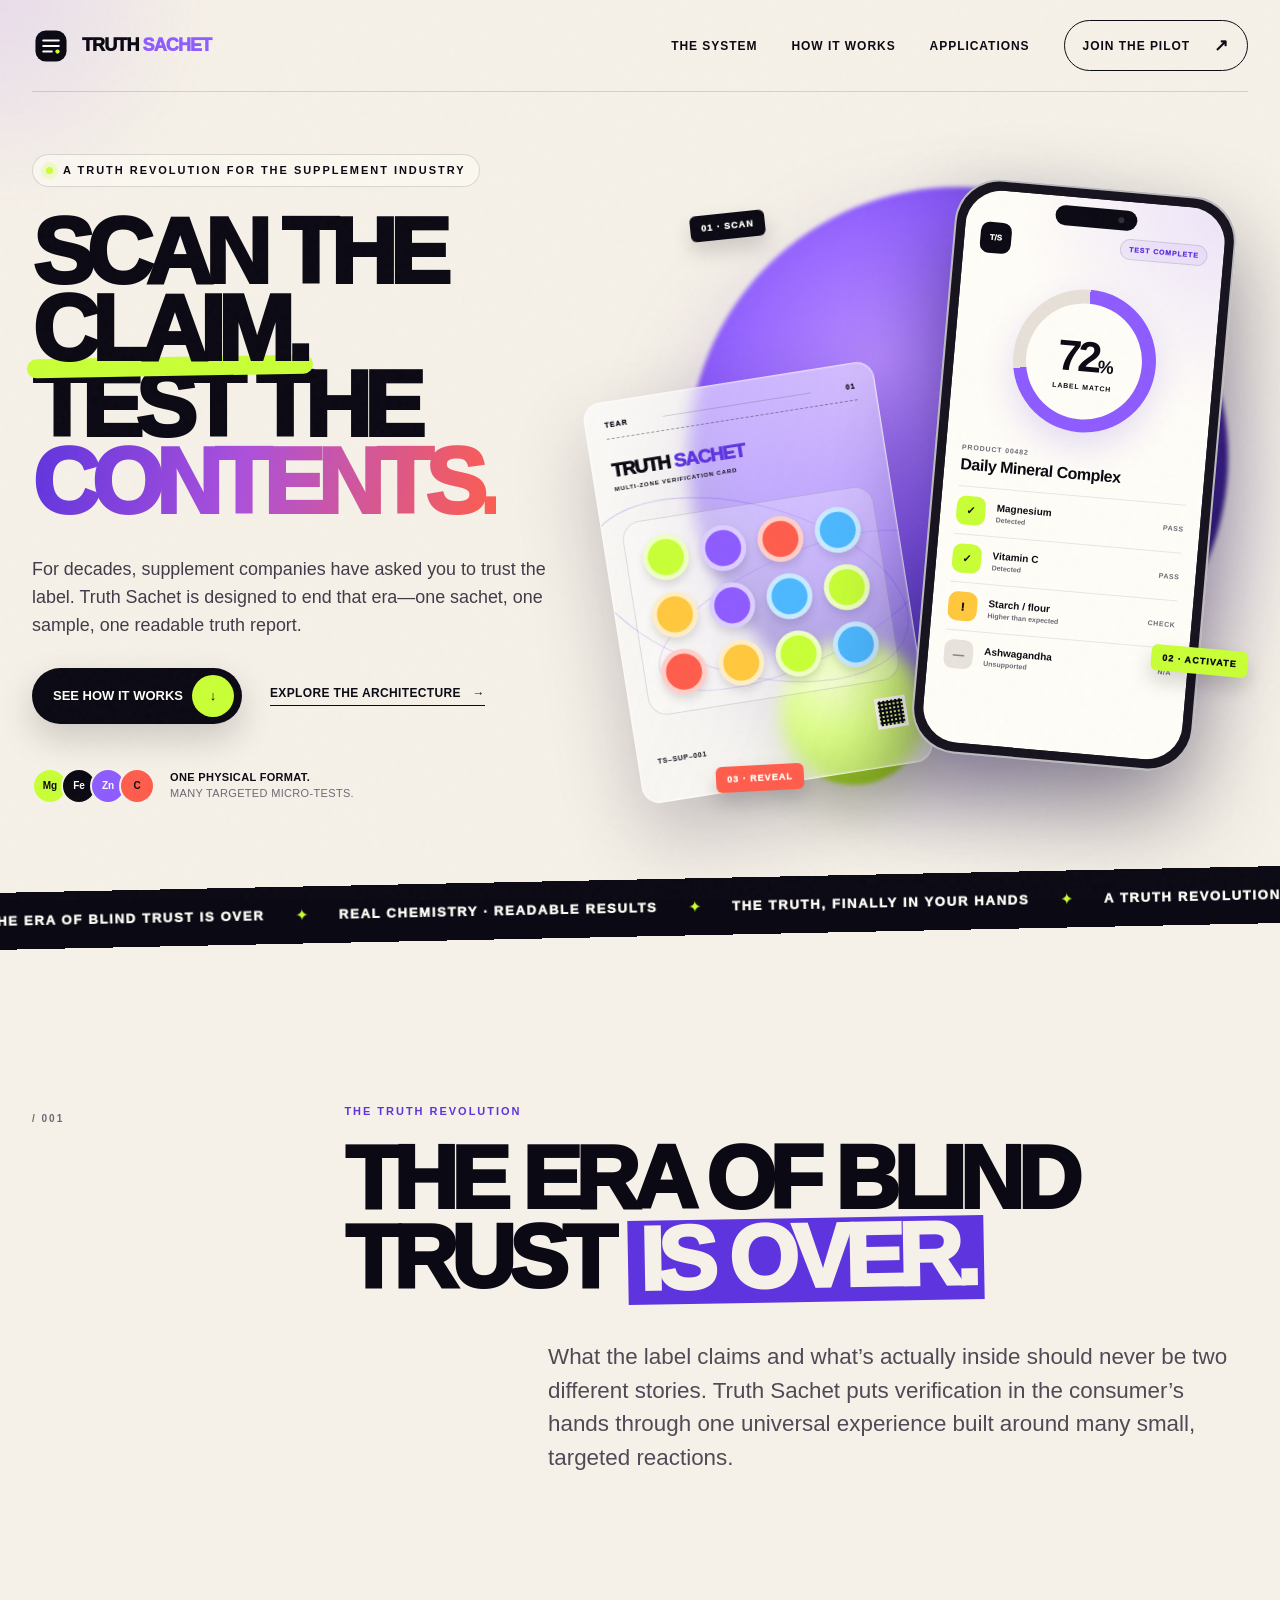
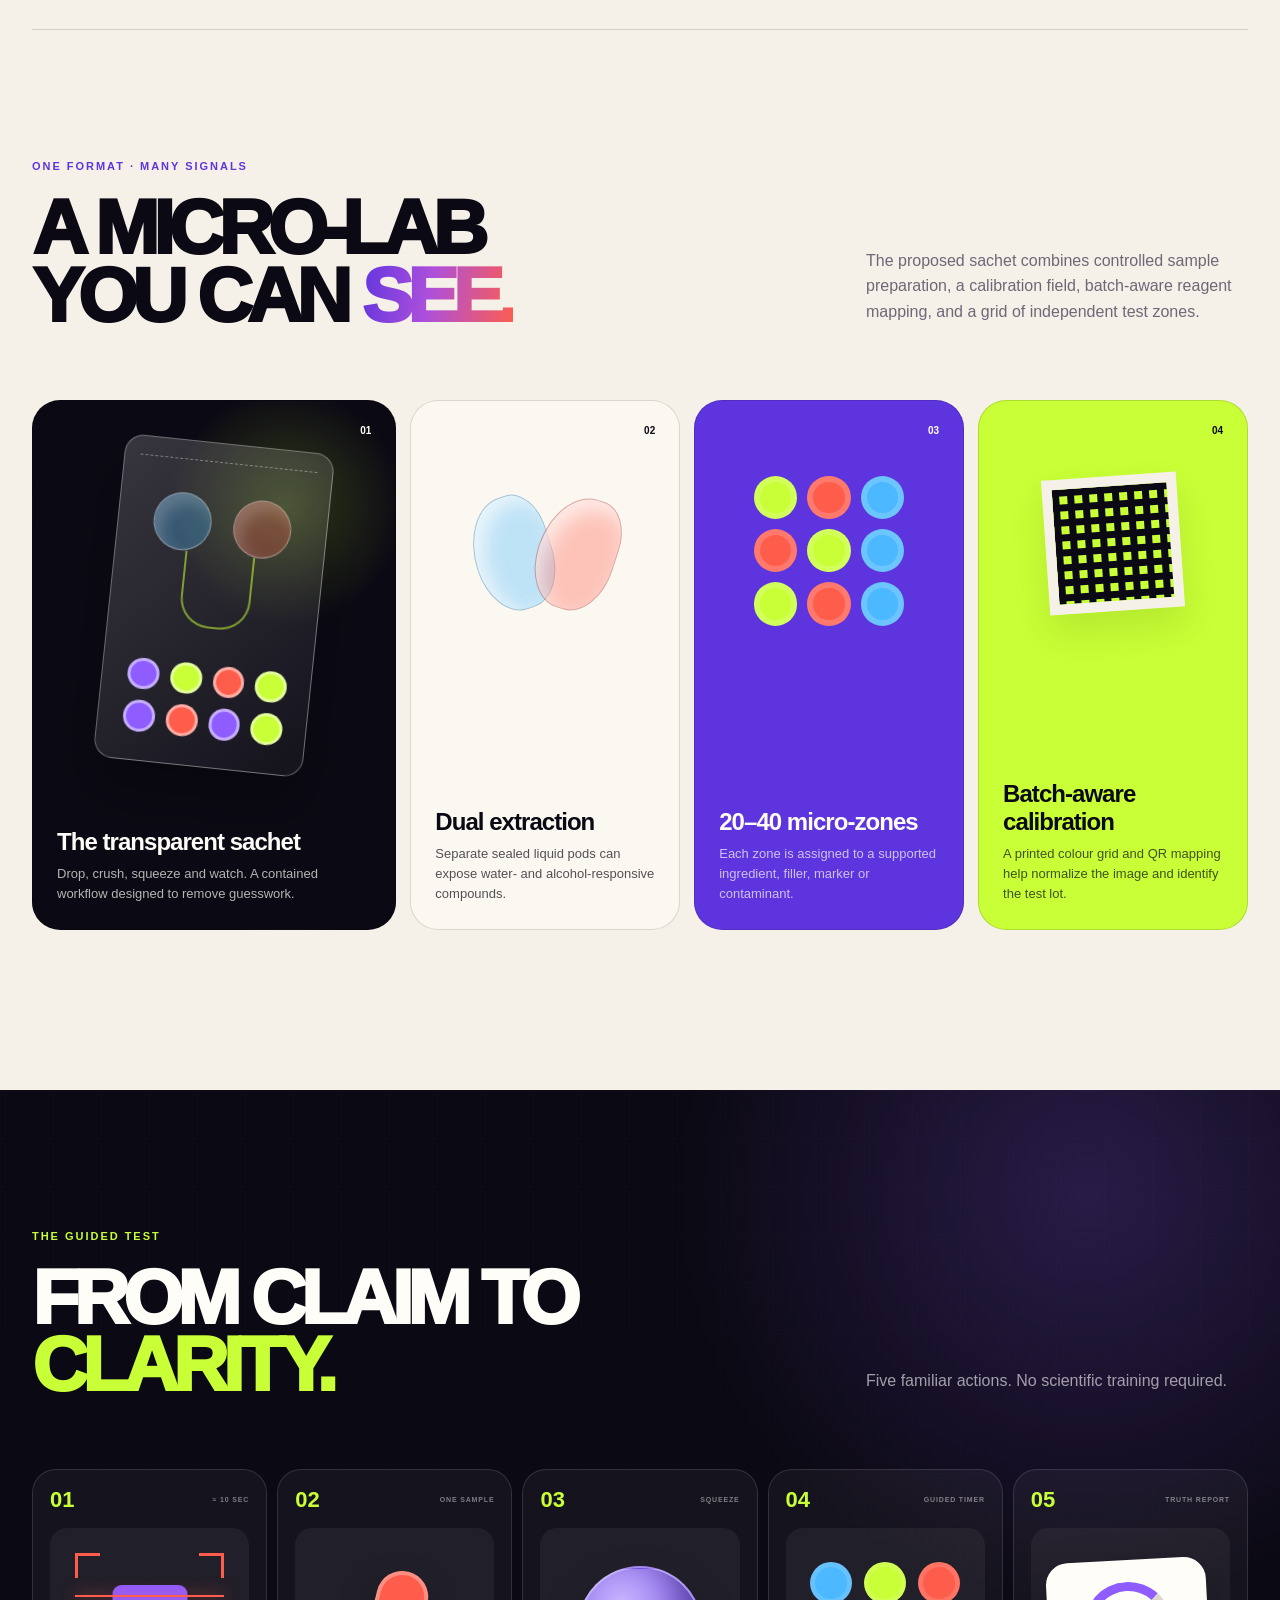
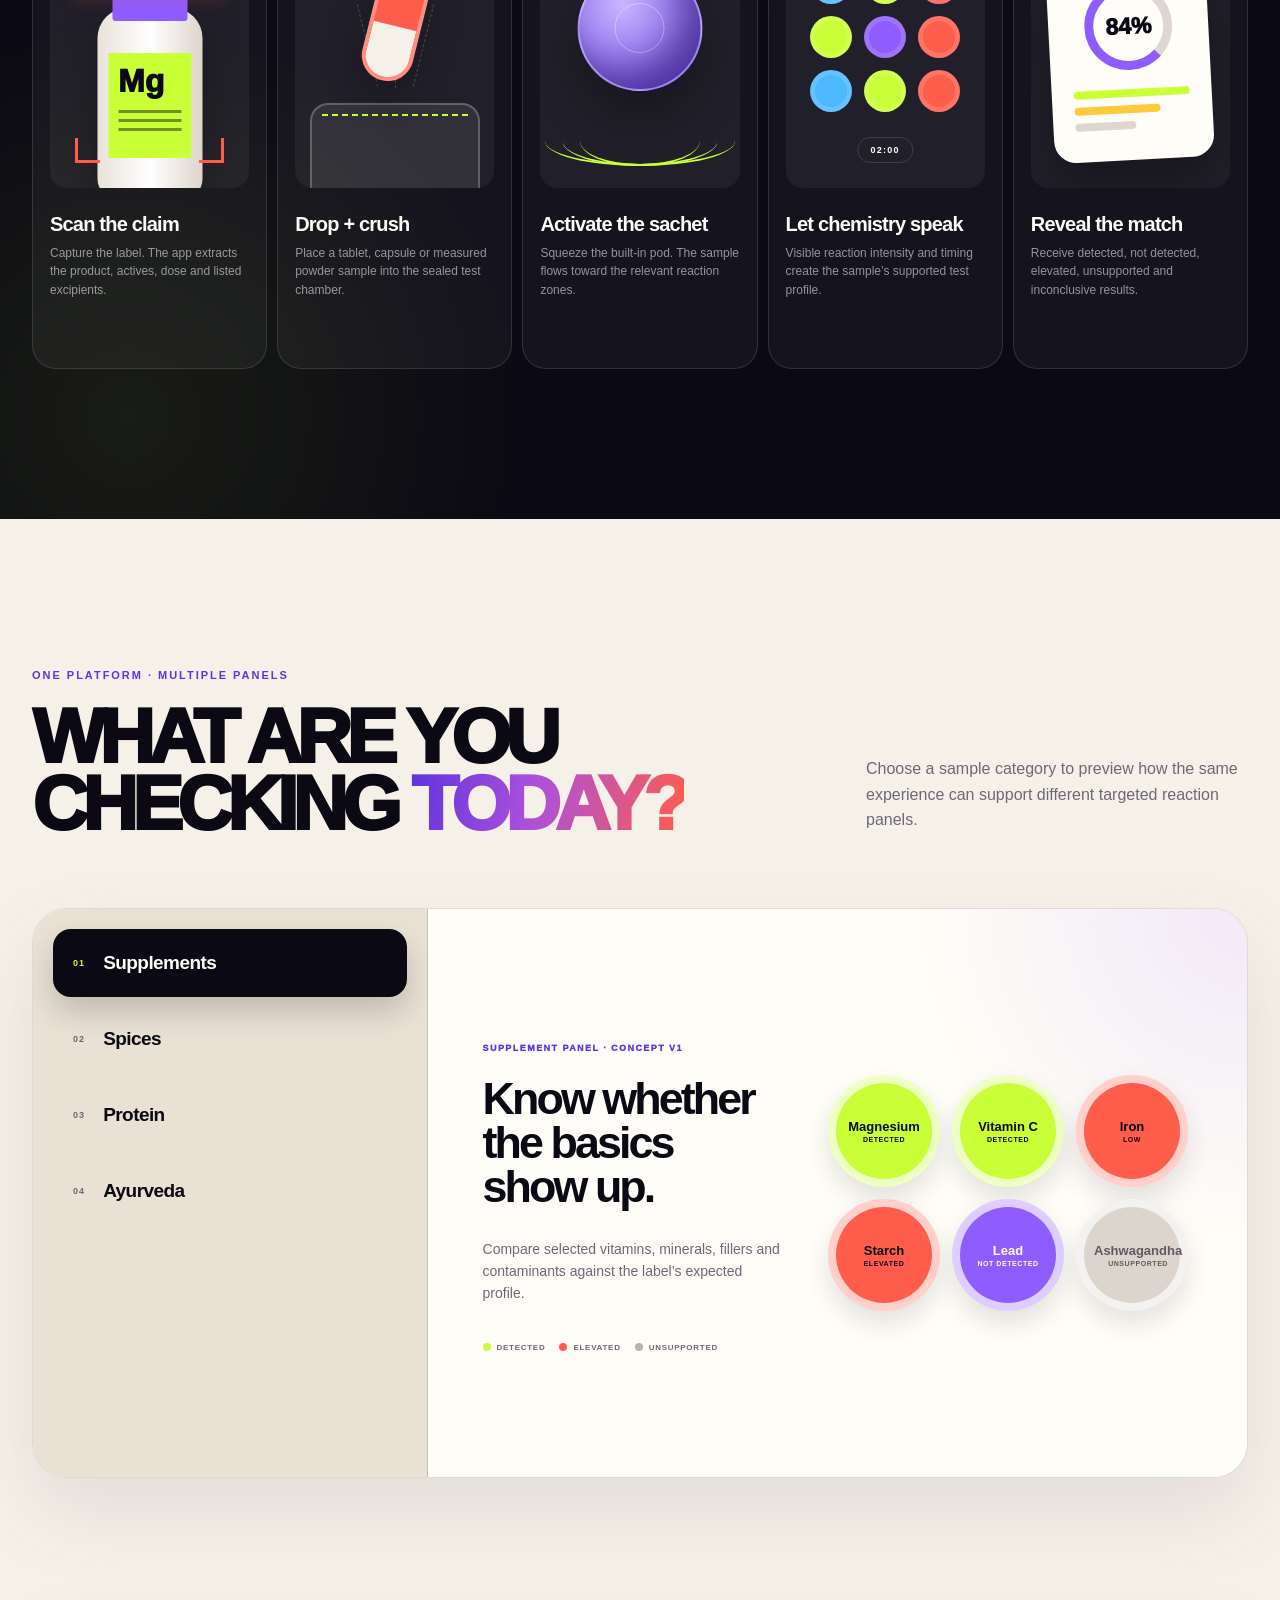
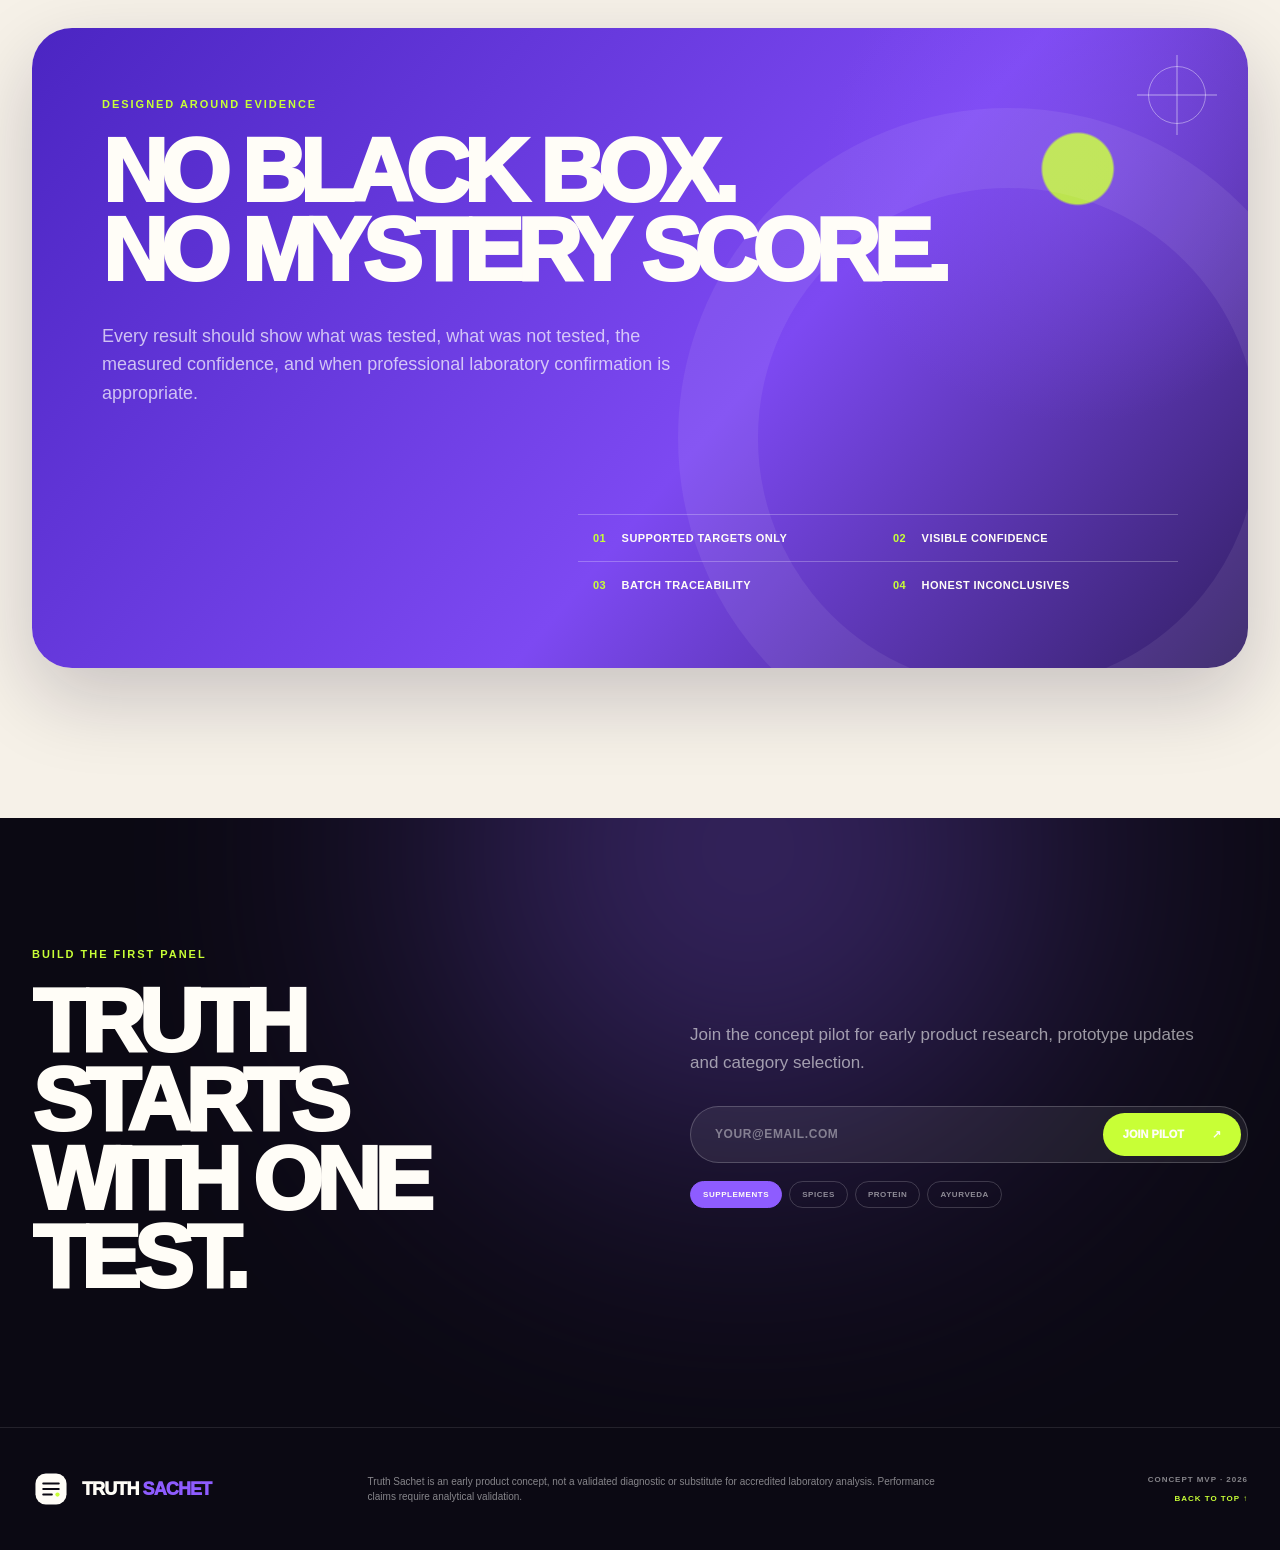
==== index.html @ 78e95033 "Launch Truth Sachet landing page" ====
<!doctype html>
<html lang="en">
  <head>
    <meta charset="UTF-8" />
    <meta name="viewport" content="width=device-width, initial-scale=1.0" />
    <meta
      name="description"
      content="Truth Sachet is a consumer verification concept comparing supplement label claims with targeted micro-tests in one simple sachet."
    />
    <meta name="theme-color" content="#0b0913" />
    <title>Truth Sachet — A Truth Revolution for the Supplement Industry</title>
    <link rel="stylesheet" href="styles.css" />
  </head>
  <body>
    <div class="noise" aria-hidden="true"></div>
    <div class="cursor-glow" aria-hidden="true"></div>

    <header class="site-header">
      <a class="brand" href="#top" aria-label="Truth Sachet home">
        <svg class="brand-mark" viewBox="0 0 44 44" aria-hidden="true">
          <rect x="4" y="4" width="36" height="36" rx="12"></rect>
          <path d="M13 15.5h18M13 22h18M13 28.5h10"></path>
          <circle cx="29.5" cy="28.5" r="2.5"></circle>
        </svg>
        <span>TRUTH <span>SACHET</span></span>
      </a>

      <button class="menu-button" type="button" aria-label="Open navigation" aria-expanded="false">
        <span></span><span></span>
      </button>

      <nav class="main-nav" aria-label="Main navigation">
        <a href="#system">The system</a>
        <a href="#workflow">How it works</a>
        <a href="#applications">Applications</a>
        <a class="nav-cta" href="#pilot">Join the pilot <span>↗</span></a>
      </nav>
    </header>

    <main id="top">
      <section class="hero section-shell">
        <div class="hero-copy reveal">
          <div class="eyebrow">
            <span class="eyebrow-pulse"></span>
            A truth revolution for the supplement industry
          </div>
          <h1>
            SCAN THE <span class="scribble">CLAIM.</span><br />
            TEST THE <span class="gradient-text">CONTENTS.</span>
          </h1>
          <p class="hero-lede">
            For decades, supplement companies have asked you to trust the label. Truth Sachet
            is designed to end that era—one sachet, one sample, one readable truth report.
          </p>
          <div class="hero-actions">
            <a class="button button-primary" href="#workflow">
              See how it works
              <span class="button-icon">↓</span>
            </a>
            <a class="text-link" href="#system">Explore the architecture <span>→</span></a>
          </div>
          <div class="hero-proof">
            <div class="proof-avatars" aria-hidden="true">
              <span>Mg</span><span>Fe</span><span>Zn</span><span>C</span>
            </div>
            <p><strong>One physical format.</strong><br />Many targeted micro-tests.</p>
          </div>
        </div>

        <div class="hero-visual reveal" style="--delay: 140ms">
          <div class="orb orb-one"></div>
          <div class="orb orb-two"></div>
          <div class="hero-label label-one">01 · SCAN</div>
          <div class="hero-label label-two">02 · ACTIVATE</div>
          <div class="hero-label label-three">03 · REVEAL</div>

          <div class="phone-shell" aria-label="Example Truth Sachet report">
            <div class="phone-top"><span></span></div>
            <div class="phone-screen">
              <div class="app-topbar">
                <span class="mini-mark">T/S</span>
                <span class="verified-pill">TEST COMPLETE</span>
              </div>
              <div class="score-ring" style="--score: 72">
                <div>
                  <strong>72<small>%</small></strong>
                  <span>LABEL MATCH</span>
                </div>
              </div>
              <div class="report-title">
                <small>PRODUCT 00482</small>
                <strong>Daily Mineral Complex</strong>
              </div>
              <div class="report-list">
                <div><span class="status detected">✓</span><p>Magnesium<small>Detected</small></p><b>PASS</b></div>
                <div><span class="status detected">✓</span><p>Vitamin C<small>Detected</small></p><b>PASS</b></div>
                <div><span class="status warning">!</span><p>Starch / flour<small>Higher than expected</small></p><b>CHECK</b></div>
                <div><span class="status neutral">—</span><p>Ashwagandha<small>Unsupported</small></p><b>N/A</b></div>
              </div>
            </div>
          </div>

          <div class="sachet sachet-hero" aria-hidden="true">
            <div class="sachet-seal">
              <span>TEAR</span><i></i><span>01</span>
            </div>
            <div class="sachet-brand">TRUTH <span>SACHET</span></div>
            <div class="sachet-subtitle">MULTI-ZONE VERIFICATION CARD</div>
            <div class="sachet-grid">
              <span class="pad pad-lime"></span>
              <span class="pad pad-violet"></span>
              <span class="pad pad-coral"></span>
              <span class="pad pad-blue"></span>
              <span class="pad pad-yellow"></span>
              <span class="pad pad-violet"></span>
              <span class="pad pad-blue"></span>
              <span class="pad pad-lime"></span>
              <span class="pad pad-coral"></span>
              <span class="pad pad-yellow"></span>
              <span class="pad pad-lime"></span>
              <span class="pad pad-blue"></span>
            </div>
            <div class="flow-line flow-one"></div>
            <div class="flow-line flow-two"></div>
            <div class="sachet-code">
              <span>TS–SUP–001</span>
              <div class="fake-qr"></div>
            </div>
          </div>
        </div>
      </section>

      <section class="ticker" aria-label="Truth Sachet manifesto">
        <div class="ticker-track">
          <span>THE ERA OF BLIND TRUST IS OVER</span><i>✦</i>
          <span>REAL CHEMISTRY · READABLE RESULTS</span><i>✦</i>
          <span>THE TRUTH, FINALLY IN YOUR HANDS</span><i>✦</i>
          <span>A TRUTH REVOLUTION</span><i>✦</i>
          <span>THE ERA OF BLIND TRUST IS OVER</span><i>✦</i>
          <span>REAL CHEMISTRY · READABLE RESULTS</span><i>✦</i>
          <span>THE TRUTH, FINALLY IN YOUR HANDS</span><i>✦</i>
          <span>A TRUTH REVOLUTION</span><i>✦</i>
        </div>
      </section>

      <section class="manifesto section-shell reveal">
        <p class="section-number">/ 001</p>
        <div>
          <p class="kicker">THE TRUTH REVOLUTION</p>
          <h2>
            THE ERA OF BLIND TRUST
            <span>IS OVER.</span>
          </h2>
          <p class="manifesto-copy">
            What the label claims and what’s actually inside should never be two different
            stories. Truth Sachet puts verification in the consumer’s hands through one universal
            experience built around many small, targeted reactions.
          </p>
        </div>
      </section>

      <section class="system section-shell" id="system">
        <div class="section-heading reveal">
          <div>
            <p class="kicker">ONE FORMAT · MANY SIGNALS</p>
            <h2>A MICRO-LAB<br />YOU CAN <span class="gradient-text">SEE.</span></h2>
          </div>
          <p>
            The proposed sachet combines controlled sample preparation, a calibration field,
            batch-aware reagent mapping, and a grid of independent test zones.
          </p>
        </div>

        <div class="architecture-grid">
          <article class="architecture-card arch-large reveal">
            <span class="card-index">01</span>
            <div class="mini-pouch">
              <div class="mini-pouch-top"></div>
              <div class="mini-blister blister-a"></div>
              <div class="mini-blister blister-b"></div>
              <div class="mini-channels"></div>
              <div class="mini-pads">
                <i></i><i></i><i></i><i></i><i></i><i></i><i></i><i></i>
              </div>
            </div>
            <div>
              <h3>The transparent sachet</h3>
              <p>Drop, crush, squeeze and watch. A contained workflow designed to remove guesswork.</p>
            </div>
          </article>

          <article class="architecture-card reveal" style="--delay: 80ms">
            <span class="card-index">02</span>
            <div class="card-icon split-icon"><i></i><i></i></div>
            <h3>Dual extraction</h3>
            <p>Separate sealed liquid pods can expose water- and alcohol-responsive compounds.</p>
          </article>

          <article class="architecture-card reveal" style="--delay: 140ms">
            <span class="card-index">03</span>
            <div class="card-icon matrix-icon">
              <i></i><i></i><i></i><i></i><i></i><i></i><i></i><i></i><i></i>
            </div>
            <h3>20–40 micro-zones</h3>
            <p>Each zone is assigned to a supported ingredient, filler, marker or contaminant.</p>
          </article>

          <article class="architecture-card reveal" style="--delay: 200ms">
            <span class="card-index">04</span>
            <div class="card-icon qr-icon"></div>
            <h3>Batch-aware calibration</h3>
            <p>A printed colour grid and QR mapping help normalize the image and identify the test lot.</p>
          </article>
        </div>
      </section>

      <section class="workflow" id="workflow">
        <div class="section-shell">
          <div class="section-heading light reveal">
            <div>
              <p class="kicker">THE GUIDED TEST</p>
              <h2>FROM CLAIM TO<br /><span>CLARITY.</span></h2>
            </div>
            <p>Five familiar actions. No scientific training required.</p>
          </div>

          <div class="steps">
            <article class="step reveal">
              <div class="step-top"><b>01</b><span>≈ 10 SEC</span></div>
              <div class="step-visual scan-visual">
                <div class="bottle">
                  <div class="bottle-cap"></div>
                  <div class="bottle-label"><span>Mg</span><i></i><i></i><i></i></div>
                </div>
                <div class="scan-frame"><i></i><i></i><i></i><i></i></div>
              </div>
              <h3>Scan the claim</h3>
              <p>Capture the label. The app extracts the product, actives, dose and listed excipients.</p>
            </article>

            <article class="step reveal" style="--delay: 70ms">
              <div class="step-top"><b>02</b><span>ONE SAMPLE</span></div>
              <div class="step-visual drop-visual">
                <div class="capsule"><i></i></div>
                <div class="pouch-mouth"></div>
                <div class="drop-lines"><i></i><i></i><i></i></div>
              </div>
              <h3>Drop + crush</h3>
              <p>Place a tablet, capsule or measured powder sample into the sealed test chamber.</p>
            </article>

            <article class="step reveal" style="--delay: 140ms">
              <div class="step-top"><b>03</b><span>SQUEEZE</span></div>
              <div class="step-visual activate-visual">
                <div class="blister-demo"><span></span></div>
                <div class="activation-waves"><i></i><i></i><i></i></div>
              </div>
              <h3>Activate the sachet</h3>
              <p>Squeeze the built-in pod. The sample flows toward the relevant reaction zones.</p>
            </article>

            <article class="step reveal" style="--delay: 210ms">
              <div class="step-top"><b>04</b><span>GUIDED TIMER</span></div>
              <div class="step-visual react-visual">
                <div class="reaction-grid">
                  <i></i><i></i><i></i><i></i><i></i><i></i><i></i><i></i><i></i>
                </div>
                <div class="timer">02:00</div>
              </div>
              <h3>Let chemistry speak</h3>
              <p>Visible reaction intensity and timing create the sample’s supported test profile.</p>
            </article>

            <article class="step reveal" style="--delay: 280ms">
              <div class="step-top"><b>05</b><span>TRUTH REPORT</span></div>
              <div class="step-visual reveal-visual">
                <div class="mini-result"><span>84%</span><i></i><i></i><i></i></div>
              </div>
              <h3>Reveal the match</h3>
              <p>Receive detected, not detected, elevated, unsupported and inconclusive results.</p>
            </article>
          </div>
        </div>
      </section>

      <section class="applications section-shell" id="applications">
        <div class="section-heading reveal">
          <div>
            <p class="kicker">ONE PLATFORM · MULTIPLE PANELS</p>
            <h2>WHAT ARE YOU<br />CHECKING <span class="gradient-text">TODAY?</span></h2>
          </div>
          <p>
            Choose a sample category to preview how the same experience can support different
            targeted reaction panels.
          </p>
        </div>

        <div class="panel-demo reveal">
          <div class="panel-tabs" role="tablist" aria-label="Example Truth Sachet panels">
            <button class="panel-tab active" data-panel="supplements" role="tab" aria-selected="true">
              <span>01</span> Supplements
            </button>
            <button class="panel-tab" data-panel="spices" role="tab" aria-selected="false">
              <span>02</span> Spices
            </button>
            <button class="panel-tab" data-panel="protein" role="tab" aria-selected="false">
              <span>03</span> Protein
            </button>
            <button class="panel-tab" data-panel="ayurveda" role="tab" aria-selected="false">
              <span>04</span> Ayurveda
            </button>
          </div>

          <div class="panel-output">
            <div class="panel-copy">
              <p class="panel-label" id="panel-label">SUPPLEMENT PANEL · CONCEPT V1</p>
              <h3 id="panel-title">Know whether the basics show up.</h3>
              <p id="panel-description">
                Compare selected vitamins, minerals, fillers and contaminants against the label’s
                expected profile.
              </p>
              <div class="signal-legend">
                <span><i class="legend-dot detected-dot"></i>Detected</span>
                <span><i class="legend-dot alert-dot"></i>Elevated</span>
                <span><i class="legend-dot muted-dot"></i>Unsupported</span>
              </div>
            </div>
            <div class="panel-signals" id="panel-signals" aria-live="polite"></div>
          </div>
        </div>
      </section>

      <section class="principles section-shell">
        <div class="principle-banner reveal">
          <div class="crosshair" aria-hidden="true"></div>
          <p class="kicker">DESIGNED AROUND EVIDENCE</p>
          <h2>NO BLACK BOX.<br />NO MYSTERY SCORE.</h2>
          <p>
            Every result should show what was tested, what was not tested, the measured confidence,
            and when professional laboratory confirmation is appropriate.
          </p>
          <div class="principle-list">
            <span><b>01</b> Supported targets only</span>
            <span><b>02</b> Visible confidence</span>
            <span><b>03</b> Batch traceability</span>
            <span><b>04</b> Honest inconclusives</span>
          </div>
        </div>
      </section>

      <section class="pilot" id="pilot">
        <div class="pilot-glow"></div>
        <div class="section-shell pilot-inner reveal">
          <div>
            <p class="kicker">BUILD THE FIRST PANEL</p>
            <h2>TRUTH STARTS<br />WITH ONE TEST.</h2>
          </div>
          <div class="pilot-form-wrap">
            <p>
              Join the concept pilot for early product research, prototype updates and category selection.
            </p>
            <form class="pilot-form" novalidate>
              <label class="sr-only" for="pilot-email">Email address</label>
              <input id="pilot-email" type="email" placeholder="YOUR@EMAIL.COM" required />
              <button type="submit">Join pilot <span>↗</span></button>
            </form>
            <div class="pilot-choices" aria-label="Panel interest">
              <button type="button" class="choice active">Supplements</button>
              <button type="button" class="choice">Spices</button>
              <button type="button" class="choice">Protein</button>
              <button type="button" class="choice">Ayurveda</button>
            </div>
            <p class="form-status" role="status"></p>
          </div>
        </div>
      </section>
    </main>

    <footer class="site-footer">
      <div class="footer-brand">
        <svg class="brand-mark" viewBox="0 0 44 44" aria-hidden="true">
          <rect x="4" y="4" width="36" height="36" rx="12"></rect>
          <path d="M13 15.5h18M13 22h18M13 28.5h10"></path>
          <circle cx="29.5" cy="28.5" r="2.5"></circle>
        </svg>
        <span>TRUTH <span>SACHET</span></span>
      </div>
      <p>
        Truth Sachet is an early product concept, not a validated diagnostic or substitute for
        accredited laboratory analysis. Performance claims require analytical validation.
      </p>
      <div class="footer-meta">
        <span>CONCEPT MVP · 2026</span>
        <a href="#top">BACK TO TOP ↑</a>
      </div>
    </footer>

    <script src="script.js"></script>
  </body>
</html>
---- styles.css ----
:root {
  --ink: #0b0913;
  --ink-2: #15121f;
  --paper: #f6f1e8;
  --paper-2: #e9e1d4;
  --white: #fffdf7;
  --violet: #8e5cff;
  --violet-dark: #5e34de;
  --lime: #c8ff36;
  --coral: #ff5d4c;
  --blue: #4cb8ff;
  --yellow: #ffc83d;
  --muted: #6d6877;
  --line: rgba(11, 9, 19, 0.14);
  --radius: 28px;
  --shadow: 0 30px 80px rgba(18, 11, 42, 0.2);
}

* {
  box-sizing: border-box;
}

html {
  scroll-behavior: smooth;
  overflow-x: hidden;
}

body {
  margin: 0;
  overflow-x: hidden;
  background: var(--paper);
  color: var(--ink);
  font-family: "Arial Narrow", "Roboto Condensed", "Helvetica Neue", Arial, sans-serif;
  -webkit-font-smoothing: antialiased;
}

body.menu-open {
  overflow: hidden;
}

a {
  color: inherit;
  text-decoration: none;
}

button,
input {
  font: inherit;
}

button {
  color: inherit;
}

.noise {
  position: fixed;
  z-index: 100;
  inset: 0;
  pointer-events: none;
  opacity: 0.035;
  background-image: url("data:image/svg+xml,%3Csvg viewBox='0 0 180 180' xmlns='http://www.w3.org/2000/svg'%3E%3Cfilter id='n'%3E%3CfeTurbulence type='fractalNoise' baseFrequency='.85' numOctaves='3' stitchTiles='stitch'/%3E%3C/filter%3E%3Crect width='100%25' height='100%25' filter='url(%23n)' opacity='.8'/%3E%3C/svg%3E");
}

.cursor-glow {
  position: fixed;
  z-index: 0;
  width: 420px;
  height: 420px;
  pointer-events: none;
  border-radius: 50%;
  opacity: 0.14;
  transform: translate(-50%, -50%);
  background: radial-gradient(circle, var(--violet), transparent 68%);
  filter: blur(30px);
}

.section-shell {
  width: min(1440px, calc(100% - 64px));
  margin: 0 auto;
}

.site-header {
  position: relative;
  z-index: 50;
  display: flex;
  align-items: center;
  justify-content: space-between;
  width: min(1440px, calc(100% - 64px));
  height: 92px;
  margin: 0 auto;
  border-bottom: 1px solid var(--line);
}

.brand,
.footer-brand {
  display: inline-flex;
  align-items: center;
  gap: 12px;
  font-size: 18px;
  font-weight: 950;
  letter-spacing: -0.05em;
}

.brand > span > span,
.footer-brand > span > span {
  color: var(--violet);
}

.brand-mark {
  width: 38px;
  height: 38px;
  fill: var(--ink);
}

.brand-mark path {
  fill: none;
  stroke: var(--white);
  stroke-linecap: round;
  stroke-width: 2.3;
}

.brand-mark circle {
  fill: var(--lime);
}

.main-nav {
  display: flex;
  align-items: center;
  gap: 34px;
  font-size: 12px;
  font-weight: 850;
  letter-spacing: 0.08em;
  text-transform: uppercase;
}

.main-nav a:not(.nav-cta) {
  position: relative;
}

.main-nav a:not(.nav-cta)::after {
  position: absolute;
  bottom: -6px;
  left: 0;
  width: 0;
  height: 2px;
  content: "";
  background: var(--violet);
  transition: width 180ms ease;
}

.main-nav a:hover::after {
  width: 100%;
}

.nav-cta {
  display: flex;
  align-items: center;
  gap: 24px;
  padding: 14px 18px;
  border: 1px solid var(--ink);
  border-radius: 999px;
  transition: 180ms ease;
}

.nav-cta:hover {
  color: var(--white);
  background: var(--ink);
}

.nav-cta span {
  font-size: 17px;
}

.menu-button {
  display: none;
  width: 44px;
  height: 44px;
  padding: 12px;
  border: 0;
  background: transparent;
}

.menu-button span {
  display: block;
  width: 100%;
  height: 2px;
  margin: 5px 0;
  background: var(--ink);
}

.hero {
  position: relative;
  z-index: 1;
  display: grid;
  grid-template-columns: 0.92fr 1.08fr;
  min-height: 760px;
  padding: 62px 0 76px;
}

.hero-copy {
  position: relative;
  z-index: 3;
  display: flex;
  align-items: flex-start;
  flex-direction: column;
  justify-content: center;
  padding-right: 24px;
}

.eyebrow,
.kicker {
  font-size: 11px;
  font-weight: 900;
  letter-spacing: 0.18em;
  text-transform: uppercase;
}

.eyebrow {
  display: inline-flex;
  align-items: center;
  gap: 10px;
  max-width: 100%;
  margin-bottom: 28px;
  padding: 8px 13px;
  border: 1px solid var(--line);
  border-radius: 999px;
  background: rgba(255, 253, 247, 0.56);
  line-height: 1.35;
}

.eyebrow-pulse {
  width: 7px;
  height: 7px;
  border-radius: 50%;
  background: var(--lime);
  box-shadow: 0 0 0 5px rgba(200, 255, 54, 0.2);
  animation: pulse 1.8s infinite;
}

@keyframes pulse {
  50% { box-shadow: 0 0 0 9px rgba(200, 255, 54, 0); }
}

.hero h1 {
  margin: 0;
  font-size: clamp(62px, 7.2vw, 112px);
  font-weight: 950;
  letter-spacing: -0.082em;
  line-height: 0.83;
  text-transform: uppercase;
}

.gradient-text {
  color: transparent;
  background: linear-gradient(100deg, var(--violet-dark), #ac50db 45%, var(--coral));
  -webkit-background-clip: text;
  background-clip: text;
}

.scribble {
  position: relative;
  z-index: 0;
}

.scribble::after {
  position: absolute;
  z-index: -1;
  bottom: 5%;
  left: -2%;
  width: 105%;
  height: 18%;
  content: "";
  border-radius: 999px;
  background: var(--lime);
  transform: rotate(-1deg);
}

.hero-lede {
  max-width: 610px;
  margin: 35px 0 28px;
  color: #403b49;
  font-family: "Helvetica Neue", Arial, sans-serif;
  font-size: clamp(17px, 1.4vw, 21px);
  line-height: 1.55;
}

.hero-actions {
  display: flex;
  align-items: center;
  gap: 28px;
}

.button {
  display: inline-flex;
  align-items: center;
  justify-content: space-between;
  min-width: 210px;
  padding: 7px 8px 7px 21px;
  border-radius: 999px;
  font-size: 13px;
  font-weight: 900;
  text-transform: uppercase;
}

.button-primary {
  color: var(--white);
  background: var(--ink);
  box-shadow: 0 14px 35px rgba(11, 9, 19, 0.18);
}

.button-icon {
  display: grid;
  width: 42px;
  height: 42px;
  border-radius: 50%;
  color: var(--ink);
  background: var(--lime);
  place-items: center;
}

.text-link {
  padding-bottom: 5px;
  border-bottom: 1px solid var(--ink);
  font-size: 12px;
  font-weight: 900;
  letter-spacing: 0.03em;
  text-transform: uppercase;
}

.text-link span {
  margin-left: 8px;
}

.hero-proof {
  display: flex;
  align-items: center;
  gap: 15px;
  margin-top: 44px;
}

.proof-avatars {
  display: flex;
}

.proof-avatars span {
  display: grid;
  width: 36px;
  height: 36px;
  margin-left: -7px;
  border: 2px solid var(--paper);
  border-radius: 50%;
  color: var(--white);
  background: var(--ink);
  font-size: 10px;
  font-weight: 900;
  place-items: center;
}

.proof-avatars span:first-child {
  margin-left: 0;
  color: var(--ink);
  background: var(--lime);
}

.proof-avatars span:nth-child(3) {
  background: var(--violet);
}

.proof-avatars span:nth-child(4) {
  color: var(--ink);
  background: var(--coral);
}

.hero-proof p {
  margin: 0;
  color: var(--muted);
  font-size: 11px;
  letter-spacing: 0.03em;
  line-height: 1.45;
  text-transform: uppercase;
}

.hero-proof strong {
  color: var(--ink);
}

.hero-visual {
  position: relative;
  min-height: 650px;
}

.orb {
  position: absolute;
  border-radius: 50%;
  filter: blur(2px);
}

.orb-one {
  top: 5%;
  right: 3%;
  width: 540px;
  height: 540px;
  background: radial-gradient(circle at 35% 32%, #b68aff, var(--violet) 34%, #5532ce 64%, #21104f);
  box-shadow: inset -40px -50px 70px rgba(16, 5, 45, 0.35), 0 50px 100px rgba(77, 44, 170, 0.25);
}

.orb-two {
  right: 49%;
  bottom: 3%;
  width: 145px;
  height: 145px;
  background: radial-gradient(circle at 35% 30%, #efffa7, var(--lime) 38%, #79a900);
  box-shadow: 0 25px 50px rgba(91, 130, 0, 0.2);
}

.hero-label {
  position: absolute;
  z-index: 6;
  padding: 8px 11px;
  border-radius: 6px;
  color: var(--white);
  background: var(--ink);
  font-size: 9px;
  font-weight: 950;
  letter-spacing: 0.12em;
  box-shadow: 0 10px 20px rgba(11, 9, 19, 0.17);
}

.label-one {
  top: 9%;
  left: 15%;
  transform: rotate(-6deg);
}

.label-two {
  right: 0;
  bottom: 20%;
  color: var(--ink);
  background: var(--lime);
  transform: rotate(5deg);
}

.label-three {
  bottom: 2%;
  left: 19%;
  background: var(--coral);
  transform: rotate(-3deg);
}

.phone-shell {
  position: absolute;
  z-index: 5;
  top: 5%;
  right: 5%;
  width: 282px;
  height: 576px;
  padding: 9px;
  overflow: hidden;
  border: 2px solid rgba(255, 255, 255, 0.7);
  border-radius: 45px;
  background: #17131e;
  box-shadow: 0 40px 90px rgba(16, 8, 42, 0.45);
  transform: rotate(5deg);
}

.phone-top {
  position: absolute;
  z-index: 3;
  top: 18px;
  left: 50%;
  width: 82px;
  height: 20px;
  border-radius: 999px;
  background: var(--ink);
  transform: translateX(-50%);
}

.phone-top span {
  position: absolute;
  top: 7px;
  right: 13px;
  width: 6px;
  height: 6px;
  border-radius: 50%;
  background: #302e38;
}

.phone-screen {
  height: 100%;
  padding: 24px 16px 16px;
  overflow: hidden;
  border-radius: 36px;
  background:
    radial-gradient(circle at 100% 0, rgba(142, 92, 255, 0.16), transparent 34%),
    var(--white);
}

.app-topbar {
  display: flex;
  align-items: center;
  justify-content: space-between;
  margin-top: 8px;
}

.mini-mark {
  display: grid;
  width: 31px;
  height: 31px;
  border-radius: 9px;
  color: var(--white);
  background: var(--ink);
  font-size: 8px;
  font-weight: 950;
  place-items: center;
}

.verified-pill {
  padding: 6px 8px;
  border: 1px solid rgba(11, 9, 19, 0.12);
  border-radius: 999px;
  color: var(--violet-dark);
  background: rgba(142, 92, 255, 0.08);
  font-size: 7px;
  font-weight: 950;
  letter-spacing: 0.12em;
}

.score-ring {
  display: grid;
  width: 143px;
  height: 143px;
  margin: 28px auto 21px;
  border-radius: 50%;
  background: conic-gradient(var(--violet) calc(var(--score) * 1%), #e7e0d8 0);
  box-shadow: 0 15px 35px rgba(91, 52, 222, 0.16);
  place-items: center;
}

.score-ring::before {
  grid-area: 1/1;
  width: 116px;
  height: 116px;
  border-radius: 50%;
  content: "";
  background: var(--white);
}

.score-ring div {
  z-index: 2;
  grid-area: 1/1;
  text-align: center;
}

.score-ring strong {
  display: block;
  font-size: 43px;
  letter-spacing: -0.08em;
}

.score-ring small {
  font-size: 18px;
}

.score-ring span {
  display: block;
  margin-top: 2px;
  font-size: 7px;
  font-weight: 900;
  letter-spacing: 0.12em;
}

.report-title small,
.report-title strong {
  display: block;
}

.report-title small {
  margin-bottom: 5px;
  color: var(--muted);
  font-size: 7px;
  font-weight: 900;
  letter-spacing: 0.12em;
}

.report-title strong {
  font-size: 16px;
  letter-spacing: -0.03em;
}

.report-list {
  margin-top: 12px;
}

.report-list > div {
  display: grid;
  grid-template-columns: 31px 1fr auto;
  align-items: center;
  gap: 9px;
  padding: 9px 0;
  border-top: 1px solid rgba(11, 9, 19, 0.09);
}

.status {
  display: grid;
  width: 29px;
  height: 29px;
  border-radius: 9px;
  font-size: 11px;
  font-style: normal;
  font-weight: 950;
  place-items: center;
}

.status.detected {
  background: var(--lime);
}

.status.warning {
  background: var(--yellow);
}

.status.neutral {
  color: #8a8490;
  background: #e8e3dd;
}

.report-list p {
  margin: 0;
  font-size: 10px;
  font-weight: 900;
}

.report-list p small {
  display: block;
  margin-top: 3px;
  color: var(--muted);
  font-size: 7px;
  font-weight: 600;
}

.report-list b {
  color: var(--muted);
  font-size: 7px;
  letter-spacing: 0.08em;
}

.sachet {
  overflow: hidden;
  border: 1px solid rgba(255, 255, 255, 0.56);
  border-radius: 18px;
  background:
    linear-gradient(120deg, rgba(255, 255, 255, 0.5), rgba(255, 255, 255, 0.08)),
    rgba(241, 245, 250, 0.26);
  box-shadow:
    inset 0 0 0 1px rgba(255, 255, 255, 0.18),
    0 35px 80px rgba(29, 20, 53, 0.24);
  backdrop-filter: blur(8px);
}

.sachet-hero {
  position: absolute;
  z-index: 4;
  bottom: 3%;
  left: 3%;
  width: 294px;
  height: 405px;
  padding: 19px;
  color: var(--ink);
  transform: rotate(-9deg);
}

.sachet-seal {
  display: flex;
  align-items: center;
  justify-content: space-between;
  padding-bottom: 10px;
  border-bottom: 1px dashed rgba(11, 9, 19, 0.38);
  font-size: 7px;
  font-weight: 950;
  letter-spacing: 0.15em;
}

.sachet-seal i {
  width: 150px;
  border-top: 1px solid rgba(11, 9, 19, 0.15);
}

.sachet-brand {
  margin-top: 21px;
  font-size: 19px;
  font-weight: 950;
  letter-spacing: -0.06em;
}

.sachet-brand span {
  color: var(--violet-dark);
}

.sachet-subtitle {
  margin-top: 4px;
  font-size: 6px;
  font-weight: 900;
  letter-spacing: 0.15em;
}

.sachet-grid {
  position: relative;
  z-index: 2;
  display: grid;
  grid-template-columns: repeat(4, 1fr);
  gap: 12px;
  margin-top: 32px;
  padding: 16px;
  border: 1px solid rgba(11, 9, 19, 0.12);
  border-radius: 19px;
  background: rgba(255, 255, 255, 0.25);
}

.pad {
  aspect-ratio: 1;
  border: 5px solid rgba(255, 255, 255, 0.7);
  border-radius: 50%;
  box-shadow: 0 5px 9px rgba(11, 9, 19, 0.12);
  animation: padGlow 3.8s ease-in-out infinite alternate;
}

.pad:nth-child(2n) { animation-delay: -1.2s; }
.pad:nth-child(3n) { animation-delay: -2.2s; }

@keyframes padGlow {
  to { filter: brightness(1.25) saturate(1.2); transform: scale(1.05); }
}

.pad-lime { background: var(--lime); }
.pad-violet { background: var(--violet); }
.pad-coral { background: var(--coral); }
.pad-blue { background: var(--blue); }
.pad-yellow { background: var(--yellow); }

.flow-line {
  position: absolute;
  z-index: 1;
  border: 1px solid rgba(94, 52, 222, 0.25);
  border-radius: 50%;
}

.flow-one {
  top: 122px;
  left: -30px;
  width: 330px;
  height: 170px;
  transform: rotate(24deg);
}

.flow-two {
  top: 180px;
  left: 30px;
  width: 300px;
  height: 110px;
  transform: rotate(-16deg);
}

.sachet-code {
  display: flex;
  align-items: flex-end;
  justify-content: space-between;
  margin-top: 17px;
  font-size: 7px;
  font-weight: 900;
  letter-spacing: 0.1em;
}

.fake-qr {
  width: 31px;
  height: 31px;
  background:
    linear-gradient(90deg, var(--ink) 25%, transparent 25% 50%, var(--ink) 50% 75%, transparent 75%),
    linear-gradient(var(--ink) 25%, transparent 25% 50%, var(--ink) 50% 75%, transparent 75%);
  background-size: 8px 8px;
  box-shadow: inset 0 0 0 3px var(--white);
}

.ticker {
  position: relative;
  z-index: 4;
  overflow: hidden;
  padding: 18px 0;
  color: var(--white);
  background: var(--ink);
  transform: rotate(-1.2deg) scale(1.02);
}

.ticker-track {
  display: flex;
  width: max-content;
  align-items: center;
  gap: 30px;
  animation: ticker 22s linear infinite;
}

.ticker span {
  font-size: 13px;
  font-weight: 950;
  letter-spacing: 0.12em;
}

.ticker i {
  color: var(--lime);
  font-style: normal;
}

@keyframes ticker {
  to { transform: translateX(-50%); }
}

.manifesto {
  display: grid;
  grid-template-columns: 1fr 3.2fr;
  gap: 30px;
  padding: 170px 0 155px;
  border-bottom: 1px solid var(--line);
}

.section-number {
  margin: 8px 0 0;
  color: var(--muted);
  font-size: 10px;
  font-weight: 900;
  letter-spacing: 0.2em;
}

.kicker {
  margin: 0 0 22px;
  color: var(--violet-dark);
}

.manifesto h2,
.section-heading h2,
.principle-banner h2,
.pilot h2 {
  margin: 0;
  font-size: clamp(48px, 7vw, 105px);
  font-weight: 950;
  letter-spacing: -0.075em;
  line-height: 0.88;
  text-transform: uppercase;
}

.manifesto h2 span {
  display: inline-block;
  padding: 0 0.12em 0.06em;
  color: var(--paper);
  background: var(--violet-dark);
  transform: rotate(-1deg);
}

.manifesto-copy {
  max-width: 700px;
  margin: 38px 0 0 auto;
  color: #4f4a56;
  font-family: "Helvetica Neue", Arial, sans-serif;
  font-size: clamp(18px, 1.75vw, 25px);
  line-height: 1.5;
}

.system {
  padding: 130px 0 160px;
}

.section-heading {
  display: grid;
  grid-template-columns: 2fr 1fr;
  align-items: end;
  gap: 70px;
  margin-bottom: 70px;
}

.section-heading h2 {
  font-size: clamp(56px, 6vw, 92px);
}

.section-heading > p {
  max-width: 430px;
  margin: 0 0 5px;
  color: var(--muted);
  font-family: "Helvetica Neue", Arial, sans-serif;
  font-size: 16px;
  line-height: 1.6;
}

.architecture-grid {
  display: grid;
  grid-template-columns: 1.35fr repeat(3, 1fr);
  gap: 14px;
}

.architecture-card {
  position: relative;
  display: flex;
  min-height: 430px;
  padding: 24px;
  overflow: hidden;
  border: 1px solid var(--line);
  border-radius: var(--radius);
  background: rgba(255, 253, 247, 0.6);
  flex-direction: column;
  justify-content: flex-end;
  transition: transform 220ms ease, box-shadow 220ms ease;
}

.architecture-card:hover {
  z-index: 2;
  box-shadow: var(--shadow);
  transform: translateY(-8px) rotate(-0.5deg);
}

.architecture-card:nth-child(3) {
  color: var(--white);
  background: var(--violet-dark);
}

.architecture-card:nth-child(4) {
  background: var(--lime);
}

.card-index {
  position: absolute;
  top: 24px;
  right: 24px;
  font-size: 10px;
  font-weight: 900;
}

.architecture-card h3 {
  margin: 25px 0 8px;
  font-size: 24px;
  letter-spacing: -0.04em;
}

.architecture-card p {
  margin: 0;
  color: inherit;
  font-family: "Helvetica Neue", Arial, sans-serif;
  font-size: 13px;
  line-height: 1.55;
  opacity: 0.7;
}

.arch-large {
  min-height: 530px;
  color: var(--white);
  background:
    radial-gradient(circle at 70% 20%, rgba(200, 255, 54, 0.22), transparent 24%),
    var(--ink);
}

.mini-pouch {
  position: absolute;
  top: 42px;
  left: 50%;
  width: 210px;
  height: 325px;
  border: 1px solid rgba(255, 255, 255, 0.35);
  border-radius: 19px;
  background: linear-gradient(135deg, rgba(255,255,255,.18), rgba(255,255,255,.04));
  box-shadow: 0 30px 50px rgba(0, 0, 0, 0.28);
  transform: translateX(-50%) rotate(6deg);
  backdrop-filter: blur(5px);
}

.mini-pouch-top {
  position: absolute;
  top: 18px;
  left: 15px;
  right: 15px;
  border-top: 1px dashed rgba(255, 255, 255, 0.36);
}

.mini-blister {
  position: absolute;
  top: 52px;
  width: 58px;
  height: 58px;
  border: 1px solid rgba(255,255,255,.4);
  border-radius: 50%;
  box-shadow: inset 8px 8px 15px rgba(255,255,255,.2);
}

.blister-a { left: 35px; background: rgba(76,184,255,.3); }
.blister-b { right: 35px; background: rgba(255,93,76,.28); }

.mini-channels {
  position: absolute;
  top: 110px;
  left: 70px;
  width: 70px;
  height: 75px;
  border-right: 2px solid rgba(200,255,54,.55);
  border-bottom: 2px solid rgba(200,255,54,.55);
  border-left: 2px solid rgba(200,255,54,.55);
  border-radius: 0 0 30px 30px;
}

.mini-pads {
  position: absolute;
  bottom: 28px;
  left: 25px;
  display: grid;
  grid-template-columns: repeat(4, 1fr);
  gap: 11px;
  width: 160px;
}

.mini-pads i {
  aspect-ratio: 1;
  border: 3px solid rgba(255,255,255,.5);
  border-radius: 50%;
  background: var(--violet);
}

.mini-pads i:nth-child(2n) { background: var(--lime); }
.mini-pads i:nth-child(3n) { background: var(--coral); }

.card-icon {
  position: absolute;
  top: 75px;
  left: 50%;
  width: 150px;
  height: 150px;
  transform: translateX(-50%);
}

.split-icon i {
  position: absolute;
  top: 20px;
  width: 78px;
  height: 115px;
  border: 1px solid var(--line);
  border-radius: 60% 40% 50% 50%;
  background: rgba(76, 184, 255, 0.35);
  box-shadow: inset 8px 8px 20px rgba(255,255,255,.7);
}

.split-icon i:first-child { left: 4px; transform: rotate(-18deg); }
.split-icon i:last-child { right: 4px; background: rgba(255,93,76,.34); transform: rotate(18deg); }

.matrix-icon {
  display: grid;
  grid-template-columns: repeat(3, 1fr);
  gap: 10px;
}

.matrix-icon i {
  border: 6px solid rgba(255,255,255,.18);
  border-radius: 50%;
  background: var(--lime);
}

.matrix-icon i:nth-child(2n) { background: var(--coral); }
.matrix-icon i:nth-child(3n) { background: var(--blue); }

.qr-icon {
  width: 135px;
  height: 135px;
  border: 10px solid var(--paper);
  background:
    linear-gradient(90deg, var(--ink) 25%, transparent 25% 50%, var(--ink) 50% 75%, transparent 75%),
    linear-gradient(var(--ink) 25%, transparent 25% 50%, var(--ink) 50% 75%, transparent 75%);
  background-size: 30px 30px;
  box-shadow: 0 18px 35px rgba(61, 85, 0, 0.13);
  transform: translateX(-50%) rotate(-4deg);
}

.workflow {
  position: relative;
  padding: 140px 0 150px;
  overflow: hidden;
  color: var(--white);
  background:
    radial-gradient(circle at 85% 10%, rgba(142, 92, 255, 0.22), transparent 29%),
    radial-gradient(circle at 10% 90%, rgba(200, 255, 54, 0.08), transparent 27%),
    var(--ink);
}

.workflow::before {
  position: absolute;
  inset: 0;
  content: "";
  opacity: 0.2;
  background-image:
    linear-gradient(rgba(255,255,255,.06) 1px, transparent 1px),
    linear-gradient(90deg, rgba(255,255,255,.06) 1px, transparent 1px);
  background-size: 48px 48px;
  mask-image: linear-gradient(to bottom, black, transparent 80%);
}

.section-heading.light {
  position: relative;
  z-index: 2;
}

.section-heading.light .kicker {
  color: var(--lime);
}

.section-heading.light h2 span {
  color: var(--lime);
}

.section-heading.light > p {
  color: rgba(255,255,255,.6);
}

.steps {
  position: relative;
  z-index: 2;
  display: grid;
  grid-template-columns: repeat(5, 1fr);
  gap: 10px;
}

.step {
  min-height: 500px;
  padding: 17px;
  border: 1px solid rgba(255,255,255,.12);
  border-radius: 24px;
  background: rgba(255,255,255,.045);
  transition: background 180ms ease, transform 180ms ease;
}

.step:hover {
  background: rgba(255,255,255,.09);
  transform: translateY(-8px);
}

.step-top {
  display: flex;
  align-items: center;
  justify-content: space-between;
}

.step-top b {
  color: var(--lime);
  font-size: 22px;
}

.step-top span {
  color: rgba(255,255,255,.45);
  font-size: 7px;
  font-weight: 900;
  letter-spacing: 0.12em;
}

.step-visual {
  position: relative;
  height: 260px;
  margin: 15px 0 25px;
  overflow: hidden;
  border-radius: 17px;
  background: rgba(255,255,255,.05);
}

.step h3 {
  margin: 0 0 8px;
  font-size: 20px;
  letter-spacing: -0.04em;
}

.step p {
  margin: 0;
  color: rgba(255,255,255,.55);
  font-family: "Helvetica Neue", Arial, sans-serif;
  font-size: 12px;
  line-height: 1.55;
}

.bottle {
  position: absolute;
  bottom: -10px;
  left: 50%;
  width: 105px;
  height: 190px;
  border-radius: 30px 30px 19px 19px;
  background: linear-gradient(90deg, #e9e2da, #fff, #ded5cb);
  box-shadow: 0 20px 40px rgba(0,0,0,.3);
  transform: translateX(-50%);
}

.bottle-cap {
  position: absolute;
  top: -23px;
  left: 15px;
  width: 75px;
  height: 36px;
  border-radius: 9px 9px 3px 3px;
  background: var(--violet);
}

.bottle-label {
  position: absolute;
  top: 45px;
  left: 11px;
  width: 83px;
  height: 105px;
  padding: 10px;
  color: var(--ink);
  background: var(--lime);
}

.bottle-label span {
  display: block;
  margin-bottom: 10px;
  font-size: 32px;
  font-weight: 950;
}

.bottle-label i {
  display: block;
  height: 3px;
  margin-top: 6px;
  background: var(--ink);
  opacity: .45;
}

.scan-frame {
  position: absolute;
  inset: 25px;
}

.scan-frame i {
  position: absolute;
  width: 25px;
  height: 25px;
  border-color: var(--coral);
  border-style: solid;
}

.scan-frame i:nth-child(1) { top: 0; left: 0; border-width: 3px 0 0 3px; }
.scan-frame i:nth-child(2) { top: 0; right: 0; border-width: 3px 3px 0 0; }
.scan-frame i:nth-child(3) { right: 0; bottom: 0; border-width: 0 3px 3px 0; }
.scan-frame i:nth-child(4) { bottom: 0; left: 0; border-width: 0 0 3px 3px; }

.scan-frame::after {
  position: absolute;
  top: 20%;
  right: 0;
  left: 0;
  height: 2px;
  content: "";
  background: var(--coral);
  box-shadow: 0 0 15px var(--coral);
  animation: scan 2.2s ease-in-out infinite alternate;
}

@keyframes scan {
  to { top: 80%; }
}

.capsule {
  position: absolute;
  z-index: 2;
  top: 42px;
  left: 50%;
  width: 52px;
  height: 112px;
  overflow: hidden;
  border: 4px solid rgba(255,255,255,.3);
  border-radius: 40px;
  background: var(--coral);
  box-shadow: 0 16px 35px rgba(0,0,0,.25);
  transform: translateX(-50%) rotate(14deg);
  animation: capsuleDrop 2.3s ease-in-out infinite alternate;
}

.capsule i {
  position: absolute;
  right: 0;
  bottom: 0;
  left: 0;
  height: 50%;
  background: var(--paper);
}

@keyframes capsuleDrop {
  to { top: 78px; transform: translateX(-50%) rotate(2deg); }
}

.pouch-mouth {
  position: absolute;
  bottom: -50px;
  left: 50%;
  width: 170px;
  height: 135px;
  border: 2px solid rgba(255,255,255,.23);
  border-radius: 18px;
  background: rgba(255,255,255,.08);
  transform: translateX(-50%);
}

.pouch-mouth::before {
  position: absolute;
  top: 9px;
  left: 10px;
  right: 10px;
  border-top: 2px dashed var(--lime);
  content: "";
}

.drop-lines i {
  position: absolute;
  top: 75px;
  left: 50%;
  height: 85px;
  border-left: 1px dashed rgba(255,255,255,.2);
}

.drop-lines i:nth-child(2) { transform: translateX(-28px) rotate(-14deg); }
.drop-lines i:nth-child(3) { transform: translateX(28px) rotate(14deg); }

.blister-demo {
  position: absolute;
  top: 38px;
  left: 50%;
  display: grid;
  width: 125px;
  height: 125px;
  border: 2px solid rgba(255,255,255,.3);
  border-radius: 50%;
  background: radial-gradient(circle at 35% 30%, #c8b6ff, var(--violet-dark));
  box-shadow: inset -20px -20px 30px rgba(20,8,50,.35), 0 25px 45px rgba(0,0,0,.28);
  transform: translateX(-50%);
  place-items: center;
}

.blister-demo span {
  width: 50px;
  height: 50px;
  border: 1px solid rgba(255,255,255,.35);
  border-radius: 50%;
  animation: squeeze 1.7s ease-in-out infinite alternate;
}

@keyframes squeeze {
  to { width: 83px; height: 83px; background: rgba(255,255,255,.11); }
}

.activation-waves i {
  position: absolute;
  bottom: 22px;
  left: 50%;
  width: 120px;
  height: 50px;
  border-bottom: 2px solid var(--lime);
  border-radius: 50%;
  transform: translateX(-50%);
  animation: wave 2s infinite;
}

.activation-waves i:nth-child(2) { width: 155px; animation-delay: -.6s; }
.activation-waves i:nth-child(3) { width: 190px; animation-delay: -1.2s; }

@keyframes wave {
  50% { opacity: .2; transform: translateX(-50%) scale(.8); }
}

.reaction-grid {
  position: absolute;
  top: 34px;
  left: 50%;
  display: grid;
  grid-template-columns: repeat(3, 1fr);
  gap: 12px;
  width: 150px;
  transform: translateX(-50%);
}

.reaction-grid i {
  aspect-ratio: 1;
  border: 5px solid rgba(255,255,255,.14);
  border-radius: 50%;
  background: var(--blue);
}

.reaction-grid i:nth-child(2n) { background: var(--lime); }
.reaction-grid i:nth-child(3n) { background: var(--coral); }
.reaction-grid i:nth-child(5) { background: var(--violet); }

.timer {
  position: absolute;
  bottom: 25px;
  left: 50%;
  padding: 7px 12px;
  border: 1px solid rgba(255,255,255,.14);
  border-radius: 999px;
  font-size: 9px;
  font-weight: 900;
  letter-spacing: .14em;
  transform: translateX(-50%);
}

.mini-result {
  position: absolute;
  top: 32px;
  left: 50%;
  width: 160px;
  height: 200px;
  padding: 22px;
  border-radius: 22px;
  color: var(--ink);
  background: var(--white);
  box-shadow: 0 24px 50px rgba(0,0,0,.3);
  transform: translateX(-50%) rotate(-3deg);
}

.mini-result span {
  display: grid;
  width: 88px;
  height: 88px;
  margin: 0 auto 19px;
  border: 9px solid var(--violet);
  border-right-color: #ded7cf;
  border-radius: 50%;
  font-size: 23px;
  font-weight: 950;
  place-items: center;
}

.mini-result i {
  display: block;
  height: 8px;
  margin-top: 8px;
  border-radius: 4px;
  background: #ded7cf;
}

.mini-result i:nth-child(2) { width: 100%; background: var(--lime); }
.mini-result i:nth-child(3) { width: 74%; background: var(--yellow); }
.mini-result i:nth-child(4) { width: 53%; }

.applications {
  padding: 150px 0;
}

.panel-demo {
  display: grid;
  grid-template-columns: 0.65fr 1.35fr;
  min-height: 570px;
  overflow: hidden;
  border: 1px solid var(--line);
  border-radius: 35px;
  background: var(--white);
  box-shadow: 0 35px 80px rgba(64, 44, 95, 0.1);
}

.panel-tabs {
  display: flex;
  padding: 20px;
  border-right: 1px solid var(--line);
  background: var(--paper-2);
  flex-direction: column;
  gap: 8px;
}

.panel-tab {
  display: flex;
  align-items: center;
  gap: 18px;
  padding: 23px 20px;
  border: 0;
  border-radius: 18px;
  background: transparent;
  cursor: pointer;
  font-size: 19px;
  font-weight: 900;
  letter-spacing: -0.03em;
  text-align: left;
  transition: 180ms ease;
}

.panel-tab span {
  color: var(--muted);
  font-size: 9px;
  letter-spacing: .12em;
}

.panel-tab.active {
  color: var(--white);
  background: var(--ink);
  box-shadow: 0 15px 30px rgba(11,9,19,.18);
}

.panel-tab.active span {
  color: var(--lime);
}

.panel-output {
  display: grid;
  grid-template-columns: .9fr 1.1fr;
  gap: 40px;
  padding: 55px;
  background:
    radial-gradient(circle at 100% 0, rgba(142,92,255,.12), transparent 34%),
    var(--white);
}

.panel-copy {
  display: flex;
  align-items: flex-start;
  flex-direction: column;
  justify-content: center;
}

.panel-label {
  color: var(--violet-dark);
  font-size: 9px;
  font-weight: 950;
  letter-spacing: .16em;
}

.panel-copy h3 {
  margin: 15px 0;
  font-size: clamp(35px, 3.5vw, 56px);
  letter-spacing: -0.065em;
  line-height: .98;
}

.panel-copy > p:not(.panel-label) {
  color: var(--muted);
  font-family: "Helvetica Neue", Arial, sans-serif;
  font-size: 14px;
  line-height: 1.6;
}

.signal-legend {
  display: flex;
  margin-top: 24px;
  flex-wrap: wrap;
  gap: 14px;
}

.signal-legend span {
  display: inline-flex;
  align-items: center;
  gap: 6px;
  color: var(--muted);
  font-size: 8px;
  font-weight: 900;
  letter-spacing: .09em;
  text-transform: uppercase;
}

.legend-dot {
  width: 8px;
  height: 8px;
  border-radius: 50%;
}

.detected-dot { background: var(--lime); }
.alert-dot { background: var(--coral); }
.muted-dot { background: #bbb3aa; }

.panel-signals {
  display: flex;
  align-content: center;
  justify-content: center;
  flex-wrap: wrap;
  gap: 12px;
}

.signal-bubble {
  display: grid;
  width: 112px;
  height: 112px;
  padding: 10px;
  border: 8px solid rgba(255,255,255,.7);
  border-radius: 50%;
  box-shadow: 0 13px 27px rgba(11,9,19,.11);
  text-align: center;
  place-items: center;
  animation: bubbleIn 380ms both;
}

.signal-bubble div {
  display: flex;
  align-items: center;
  flex-direction: column;
  gap: 3px;
}

.signal-bubble strong {
  font-size: 13px;
  line-height: 1;
}

.signal-bubble small {
  font-size: 7px;
  font-weight: 900;
  letter-spacing: .08em;
  text-transform: uppercase;
}

.signal-bubble.detected { background: var(--lime); }
.signal-bubble.alert { background: var(--coral); }
.signal-bubble.neutral { color: #5f5962; background: #dcd5cd; }
.signal-bubble.info { color: var(--white); background: var(--violet); }
.signal-bubble:nth-child(2) { animation-delay: 40ms; }
.signal-bubble:nth-child(3) { animation-delay: 80ms; }
.signal-bubble:nth-child(4) { animation-delay: 120ms; }
.signal-bubble:nth-child(5) { animation-delay: 160ms; }
.signal-bubble:nth-child(6) { animation-delay: 200ms; }

@keyframes bubbleIn {
  from { opacity: 0; transform: scale(.7) translateY(20px); }
}

.principles {
  padding-bottom: 150px;
}

.principle-banner {
  position: relative;
  min-height: 640px;
  padding: 70px;
  overflow: hidden;
  border-radius: 40px;
  color: var(--white);
  background:
    radial-gradient(circle at 86% 22%, rgba(200,255,54,.85) 0 3%, transparent 3.2%),
    radial-gradient(circle at 86% 22%, rgba(142,92,255,.38), transparent 22%),
    linear-gradient(130deg, #4b25c2, #7d49f2 58%, #342066);
  box-shadow: var(--shadow);
}

.principle-banner::after {
  position: absolute;
  right: -90px;
  bottom: -100px;
  width: 500px;
  height: 500px;
  border: 80px solid rgba(255,255,255,.07);
  border-radius: 50%;
  content: "";
}

.principle-banner .kicker {
  color: var(--lime);
}

.principle-banner h2 {
  max-width: 950px;
}

.principle-banner > p:not(.kicker) {
  max-width: 620px;
  margin: 32px 0 50px;
  color: rgba(255,255,255,.7);
  font-family: "Helvetica Neue", Arial, sans-serif;
  font-size: 18px;
  line-height: 1.6;
}

.principle-list {
  position: absolute;
  right: 70px;
  bottom: 60px;
  display: grid;
  grid-template-columns: 1fr 1fr;
  width: min(600px, calc(100% - 140px));
  gap: 0;
}

.principle-list span {
  padding: 17px 15px;
  border-top: 1px solid rgba(255,255,255,.25);
  font-size: 11px;
  font-weight: 900;
  letter-spacing: .04em;
  text-transform: uppercase;
}

.principle-list b {
  margin-right: 12px;
  color: var(--lime);
}

.crosshair {
  position: absolute;
  top: 38px;
  right: 42px;
  width: 58px;
  height: 58px;
  border: 1px solid rgba(255,255,255,.4);
  border-radius: 50%;
}

.crosshair::before,
.crosshair::after {
  position: absolute;
  top: 50%;
  left: 50%;
  content: "";
  background: rgba(255,255,255,.5);
  transform: translate(-50%, -50%);
}

.crosshair::before { width: 80px; height: 1px; }
.crosshair::after { width: 1px; height: 80px; }

.pilot {
  position: relative;
  padding: 130px 0;
  overflow: hidden;
  color: var(--white);
  background: var(--ink);
}

.pilot-glow {
  position: absolute;
  top: -270px;
  left: 35%;
  width: 600px;
  height: 600px;
  border-radius: 50%;
  background: var(--violet);
  filter: blur(140px);
  opacity: .36;
}

.pilot-inner {
  position: relative;
  z-index: 2;
  display: grid;
  grid-template-columns: 1fr 1fr;
  align-items: center;
  gap: 100px;
}

.pilot .kicker {
  color: var(--lime);
}

.pilot-form-wrap > p:first-child {
  max-width: 520px;
  color: rgba(255,255,255,.58);
  font-family: "Helvetica Neue", Arial, sans-serif;
  font-size: 17px;
  line-height: 1.6;
}

.pilot-form {
  display: flex;
  margin: 30px 0 18px;
  padding: 6px;
  border: 1px solid rgba(255,255,255,.2);
  border-radius: 999px;
  background: rgba(255,255,255,.07);
}

.pilot-form input {
  min-width: 0;
  padding: 0 18px;
  border: 0;
  outline: 0;
  color: var(--white);
  background: transparent;
  font-size: 12px;
  font-weight: 850;
  letter-spacing: .05em;
  flex: 1;
}

.pilot-form input::placeholder {
  color: rgba(255,255,255,.42);
}

.pilot-form button {
  padding: 15px 20px;
  border: 0;
  border-radius: 999px;
  background: var(--lime);
  cursor: pointer;
  font-size: 11px;
  font-weight: 950;
  text-transform: uppercase;
}

.pilot-form button span {
  margin-left: 25px;
}

.pilot-choices {
  display: flex;
  flex-wrap: wrap;
  gap: 7px;
}

.choice {
  padding: 8px 12px;
  border: 1px solid rgba(255,255,255,.18);
  border-radius: 999px;
  color: rgba(255,255,255,.52);
  background: transparent;
  cursor: pointer;
  font-size: 8px;
  font-weight: 900;
  letter-spacing: .07em;
  text-transform: uppercase;
}

.choice.active {
  border-color: var(--violet);
  color: var(--white);
  background: var(--violet);
}

.form-status {
  min-height: 18px;
  margin: 15px 0 0;
  color: var(--lime);
  font-size: 10px;
  font-weight: 800;
  letter-spacing: .04em;
}

.site-footer {
  display: grid;
  grid-template-columns: .8fr 1.6fr .7fr;
  align-items: center;
  gap: 45px;
  padding: 42px max(32px, calc((100% - 1440px) / 2));
  border-top: 1px solid rgba(255,255,255,.1);
  color: rgba(255,255,255,.5);
  background: var(--ink);
}

.footer-brand {
  color: var(--white);
}

.footer-brand .brand-mark {
  fill: var(--white);
}

.footer-brand .brand-mark path {
  stroke: var(--ink);
}

.site-footer > p {
  margin: 0;
  font-family: "Helvetica Neue", Arial, sans-serif;
  font-size: 10px;
  line-height: 1.55;
}

.footer-meta {
  display: flex;
  align-items: flex-end;
  font-size: 8px;
  font-weight: 900;
  letter-spacing: .12em;
  flex-direction: column;
  gap: 10px;
}

.footer-meta a {
  color: var(--lime);
}

.reveal {
  opacity: 0;
  transform: translateY(35px);
  transition:
    opacity 700ms cubic-bezier(.2,.8,.2,1) var(--delay, 0ms),
    transform 700ms cubic-bezier(.2,.8,.2,1) var(--delay, 0ms);
}

.reveal.visible {
  opacity: 1;
  transform: translateY(0);
}

.sr-only {
  position: absolute;
  width: 1px;
  height: 1px;
  padding: 0;
  margin: -1px;
  overflow: hidden;
  clip: rect(0, 0, 0, 0);
  white-space: nowrap;
  border: 0;
}

@media (max-width: 1180px) {
  .hero {
    grid-template-columns: 1fr 1fr;
  }

  .hero h1 {
    font-size: clamp(58px, 7.4vw, 85px);
  }

  .orb-one {
    right: -15%;
    width: 500px;
    height: 500px;
  }

  .phone-shell {
    right: 0;
  }

  .sachet-hero {
    left: -3%;
  }

  .architecture-grid {
    grid-template-columns: 1.2fr 1fr;
  }

  .arch-large {
    grid-row: span 2;
  }

  .steps {
    grid-template-columns: repeat(3, 1fr);
  }

  .step:nth-child(4),
  .step:nth-child(5) {
    grid-column: span 1;
  }

  .panel-output {
    padding: 38px;
  }
}

@media (max-width: 900px) {
  .section-shell,
  .site-header {
    width: min(100% - 36px, 720px);
  }

  .site-header {
    height: 76px;
  }

  .menu-button {
    display: block;
  }

  .main-nav {
    position: fixed;
    top: 76px;
    right: 0;
    bottom: 0;
    left: 0;
    display: flex;
    padding: 40px 24px;
    opacity: 0;
    visibility: hidden;
    color: var(--white);
    background: var(--ink);
    flex-direction: column;
    transition: 200ms ease;
  }

  .main-nav.open {
    opacity: 1;
    visibility: visible;
  }

  .main-nav a {
    font-size: 20px;
  }

  .nav-cta {
    margin-top: 15px;
    border-color: var(--lime);
  }

  .hero {
    display: block;
    padding-top: 70px;
  }

  .hero-copy {
    padding-right: 0;
  }

  .hero h1 {
    font-size: clamp(56px, 13vw, 102px);
  }

  .hero-visual {
    min-height: 670px;
    margin-top: 30px;
  }

  .orb-one {
    top: 7%;
    right: -8%;
    width: 520px;
    height: 520px;
  }

  .phone-shell {
    right: 8%;
  }

  .sachet-hero {
    left: 7%;
  }

  .manifesto {
    display: block;
    padding: 120px 0;
  }

  .section-number {
    margin-bottom: 30px;
  }

  .manifesto-copy {
    margin-left: 0;
  }

  .section-heading {
    display: block;
  }

  .section-heading > p {
    margin-top: 30px;
  }

  .steps {
    grid-template-columns: 1fr 1fr;
  }

  .panel-demo,
  .panel-output {
    grid-template-columns: 1fr;
  }

  .panel-tabs {
    border-right: 0;
    border-bottom: 1px solid var(--line);
    flex-direction: row;
    flex-wrap: wrap;
  }

  .panel-tab {
    padding: 14px 16px;
    font-size: 14px;
    flex: 1 1 40%;
  }

  .principle-list {
    position: relative;
    right: auto;
    bottom: auto;
    width: 100%;
    margin-top: 70px;
  }

  .pilot-inner {
    grid-template-columns: 1fr;
    gap: 60px;
  }

  .site-footer {
    grid-template-columns: 1fr;
  }

  .footer-meta {
    align-items: flex-start;
  }
}

@media (max-width: 620px) {
  .site-header,
  .section-shell {
    width: calc(100% - 28px);
  }

  .brand {
    font-size: 16px;
  }

  .brand-mark {
    width: 34px;
    height: 34px;
  }

  .hero {
    min-height: auto;
    padding-top: 50px;
  }

  .hero h1 {
    font-size: clamp(48px, 14.8vw, 75px);
  }

  .eyebrow {
    font-size: 9px;
    letter-spacing: 0.11em;
  }

  .hero-lede {
    font-size: 16px;
  }

  .hero-actions {
    align-items: flex-start;
    flex-direction: column;
  }

  .hero-proof {
    margin-top: 34px;
  }

  .hero-visual {
    min-height: 590px;
    margin-right: -14px;
    margin-left: -14px;
  }

  .orb-one {
    top: 8%;
    right: -36%;
    width: 430px;
    height: 430px;
  }

  .orb-two {
    left: 0;
    bottom: 10%;
    width: 110px;
    height: 110px;
  }

  .phone-shell {
    top: 5%;
    right: 0;
    width: 235px;
    height: 485px;
    border-radius: 37px;
  }

  .phone-screen {
    padding: 20px 12px 12px;
    border-radius: 29px;
  }

  .score-ring {
    width: 112px;
    height: 112px;
    margin: 22px auto 14px;
  }

  .score-ring::before {
    width: 90px;
    height: 90px;
  }

  .score-ring strong {
    font-size: 34px;
  }

  .report-list > div {
    padding: 6px 0;
  }

  .sachet-hero {
    bottom: 4%;
    left: -3%;
    width: 215px;
    height: 307px;
    padding: 14px;
  }

  .sachet-brand {
    margin-top: 13px;
    font-size: 15px;
  }

  .sachet-grid {
    gap: 8px;
    margin-top: 21px;
    padding: 10px;
  }

  .sachet-code {
    margin-top: 8px;
  }

  .label-one {
    left: 3%;
  }

  .label-two {
    right: 2%;
    bottom: 17%;
  }

  .label-three {
    bottom: 0;
  }

  .manifesto h2,
  .section-heading h2,
  .principle-banner h2,
  .pilot h2 {
    font-size: clamp(43px, 13vw, 68px);
  }

  .system,
  .applications {
    padding: 100px 0;
  }

  .architecture-grid {
    grid-template-columns: 1fr;
  }

  .architecture-card,
  .arch-large {
    min-height: 430px;
  }

  .workflow {
    padding: 100px 0;
  }

  .steps {
    grid-template-columns: 1fr;
  }

  .step {
    min-height: auto;
  }

  .panel-tabs {
    padding: 10px;
  }

  .panel-tab {
    flex-basis: 100%;
  }

  .panel-output {
    padding: 28px 20px 35px;
  }

  .panel-signals {
    gap: 8px;
  }

  .signal-bubble {
    width: 90px;
    height: 90px;
    border-width: 5px;
  }

  .principle-banner {
    min-height: auto;
    padding: 44px 24px;
    border-radius: 28px;
  }

  .principle-banner > p:not(.kicker) {
    font-size: 15px;
  }

  .principle-list {
    grid-template-columns: 1fr;
    margin-top: 55px;
  }

  .crosshair {
    display: none;
  }

  .pilot {
    padding: 95px 0;
  }

  .pilot-form {
    border-radius: 20px;
    flex-direction: column;
  }

  .pilot-form input {
    min-height: 54px;
  }

  .pilot-form button {
    display: flex;
    justify-content: space-between;
  }

  .site-footer {
    padding-right: 20px;
    padding-left: 20px;
  }
}

@media (prefers-reduced-motion: reduce) {
  *,
  *::before,
  *::after {
    scroll-behavior: auto !important;
    animation-duration: 0.01ms !important;
    animation-iteration-count: 1 !important;
    transition-duration: 0.01ms !important;
  }

  .reveal {
    opacity: 1;
    transform: none;
  }
}
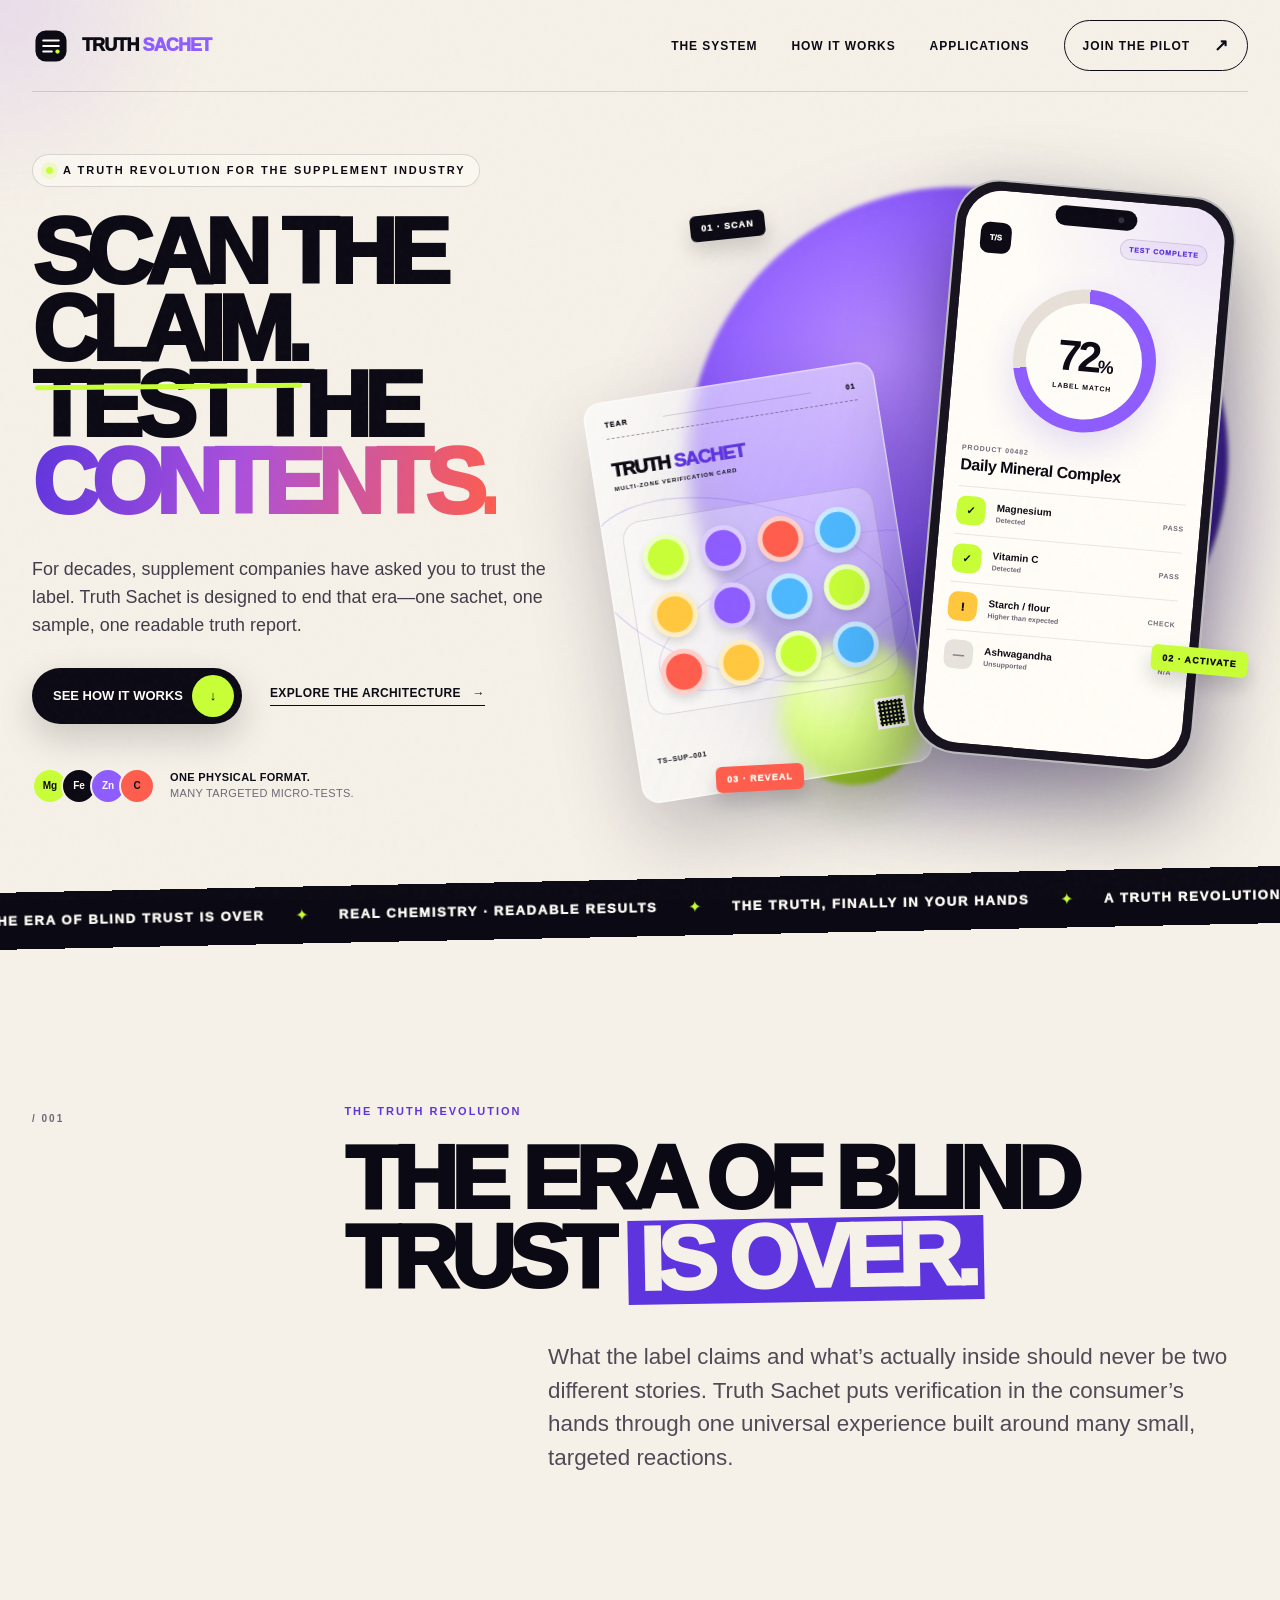
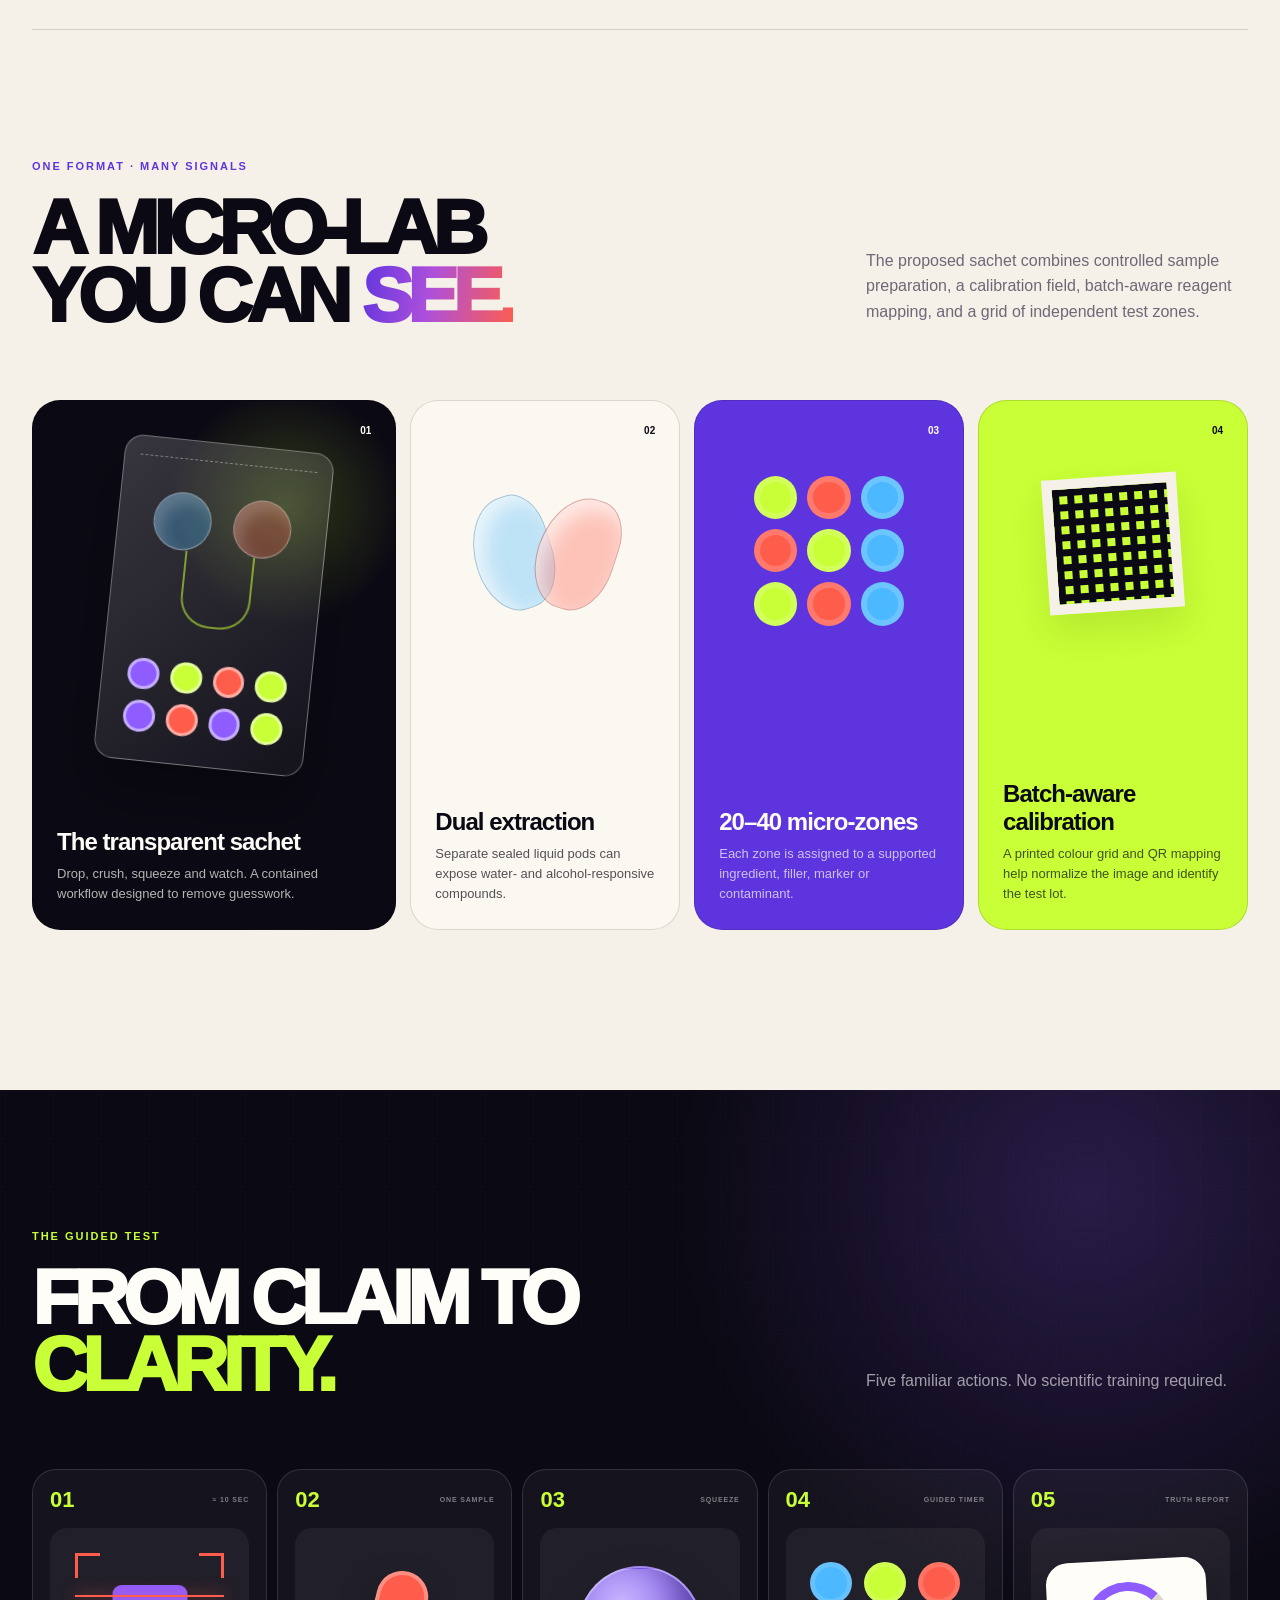
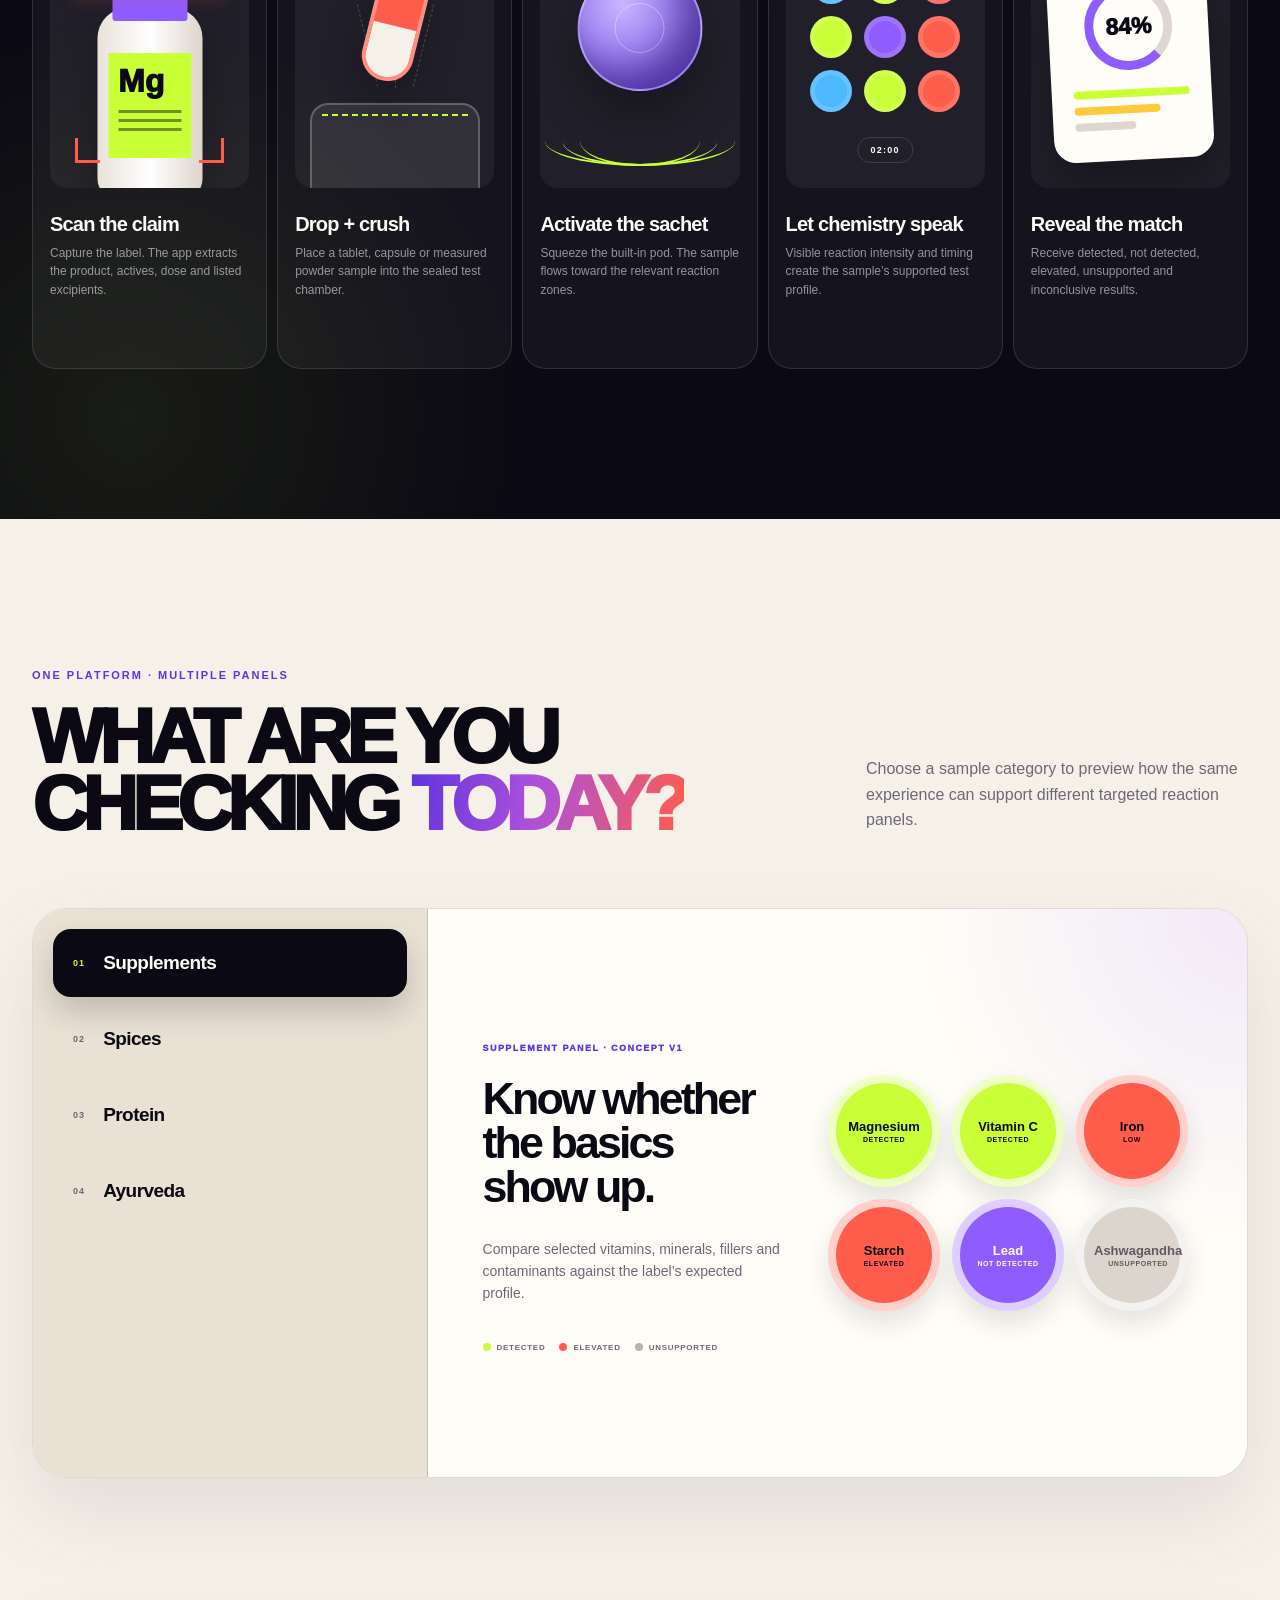
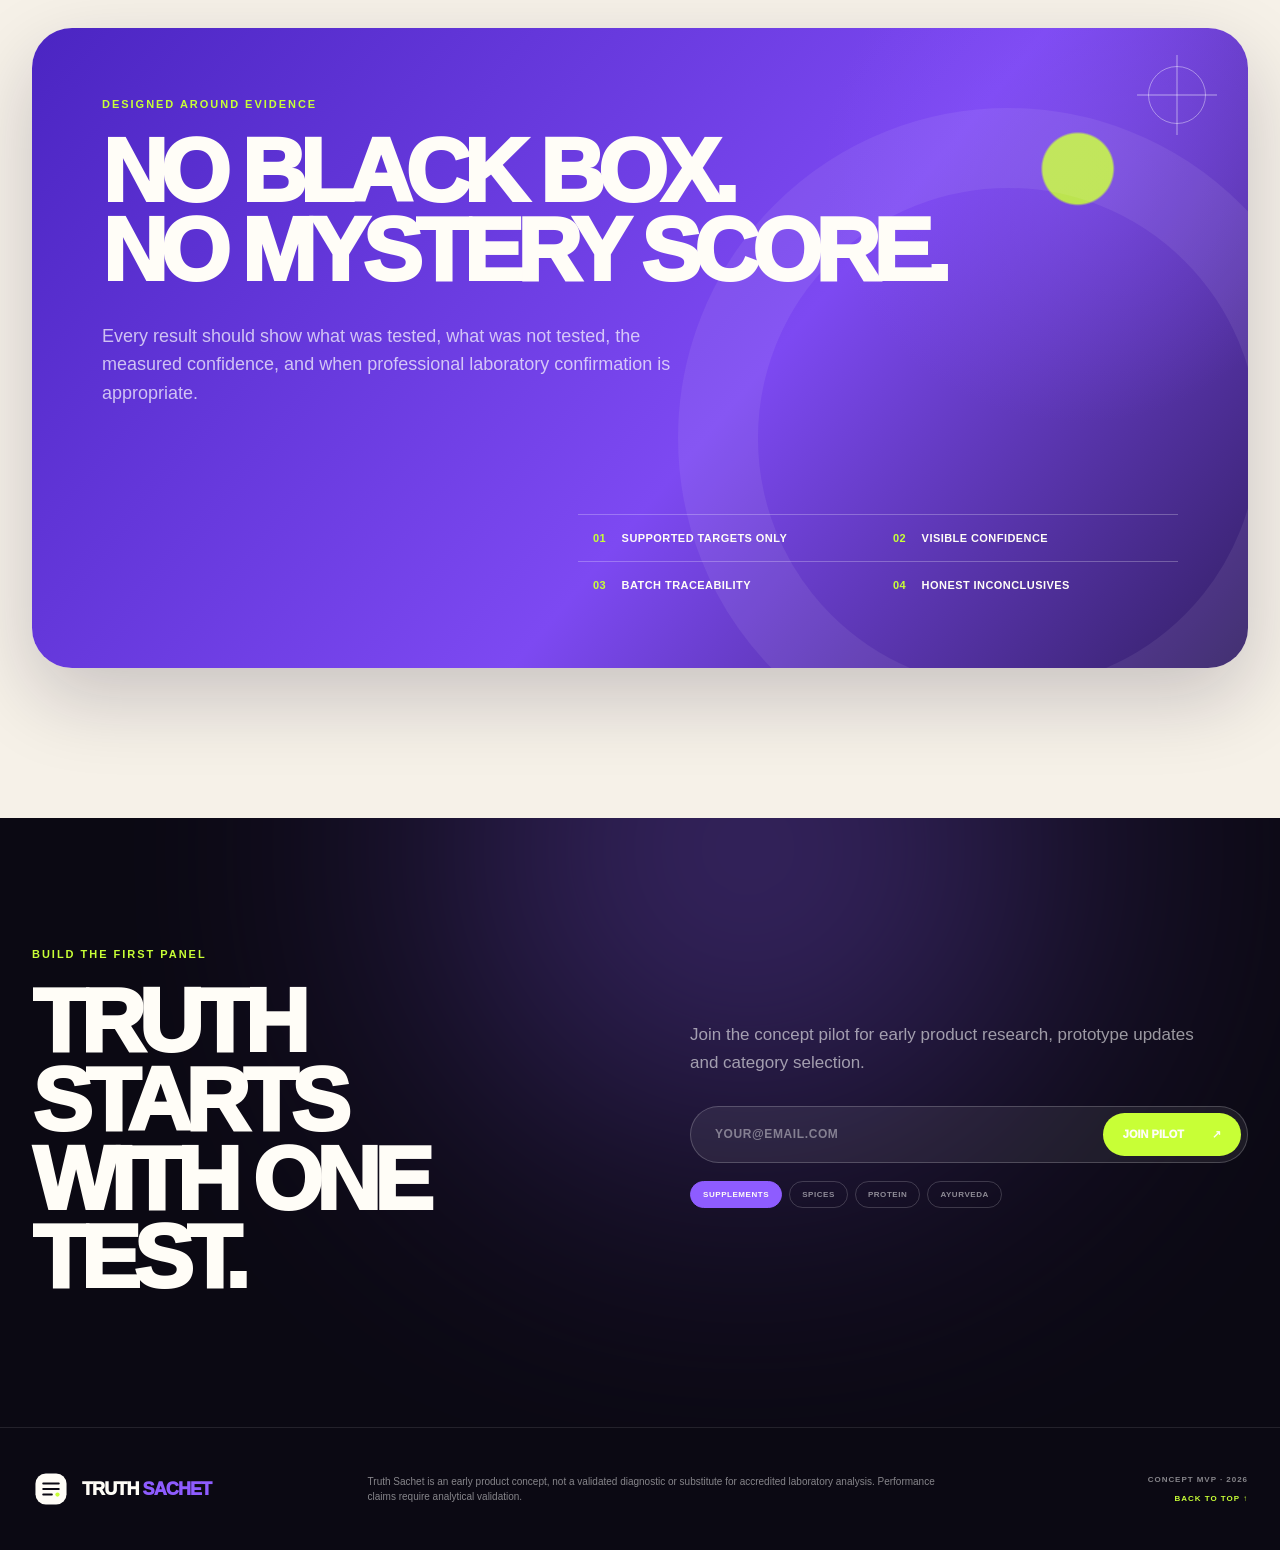
==== commit 73a2b91e: "Fix and refresh claim underline" ====
--- a/index.html
+++ b/index.html
@@ -9,7 +9,7 @@
     />
     <meta name="theme-color" content="#0b0913" />
     <title>Truth Sachet — A Truth Revolution for the Supplement Industry</title>
-    <link rel="stylesheet" href="styles.css" />
+    <link rel="stylesheet" href="styles.css?v=20260709-2" />
   </head>
   <body>
     <div class="noise" aria-hidden="true"></div>
--- a/styles.css
+++ b/styles.css
@@ -264,15 +264,17 @@
 
 .scribble::after {
   position: absolute;
-  z-index: -1;
-  bottom: 5%;
-  left: -2%;
-  width: 105%;
-  height: 18%;
+  z-index: 1;
+  top: calc(100% + 0.035em);
+  bottom: auto;
+  left: 1%;
+  width: 98%;
+  height: 0.055em;
   content: "";
   border-radius: 999px;
   background: var(--lime);
-  transform: rotate(-1deg);
+  pointer-events: none;
+  transform: rotate(-0.5deg);
 }
 
 .hero-lede {
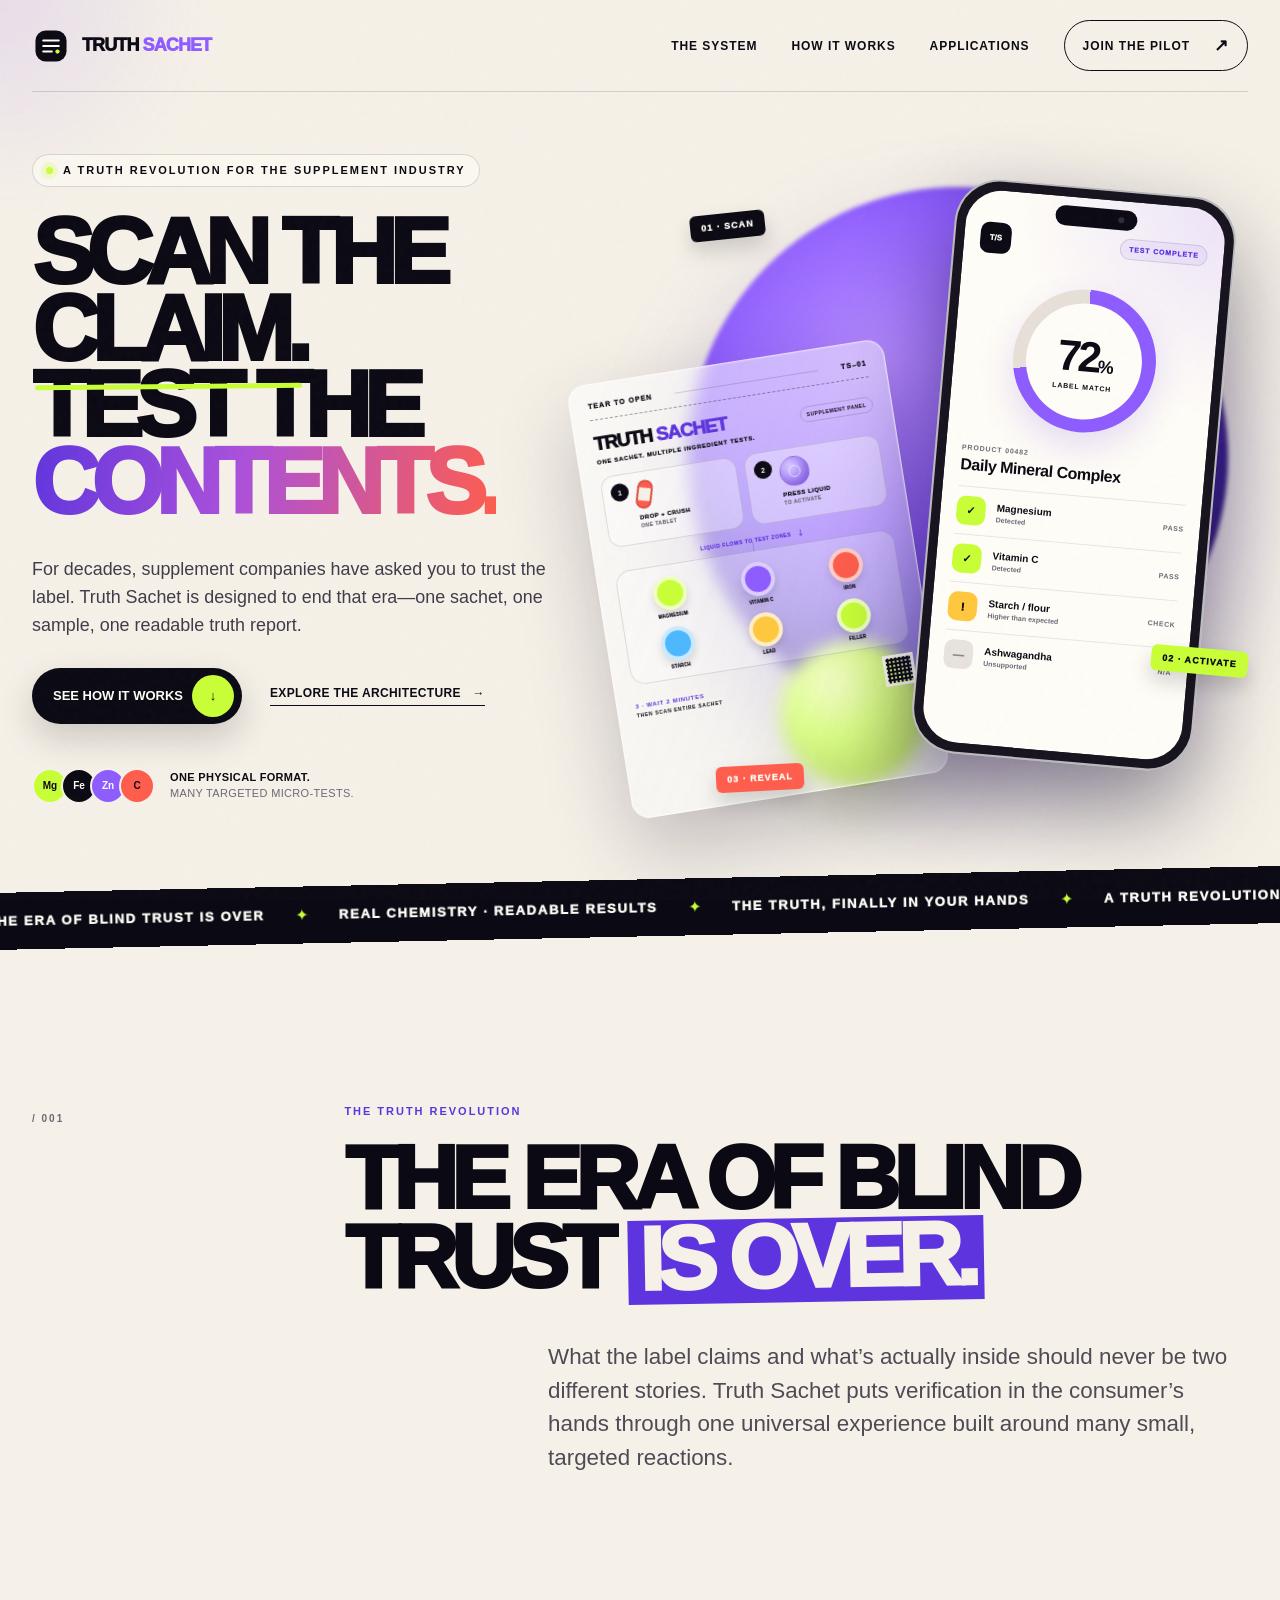
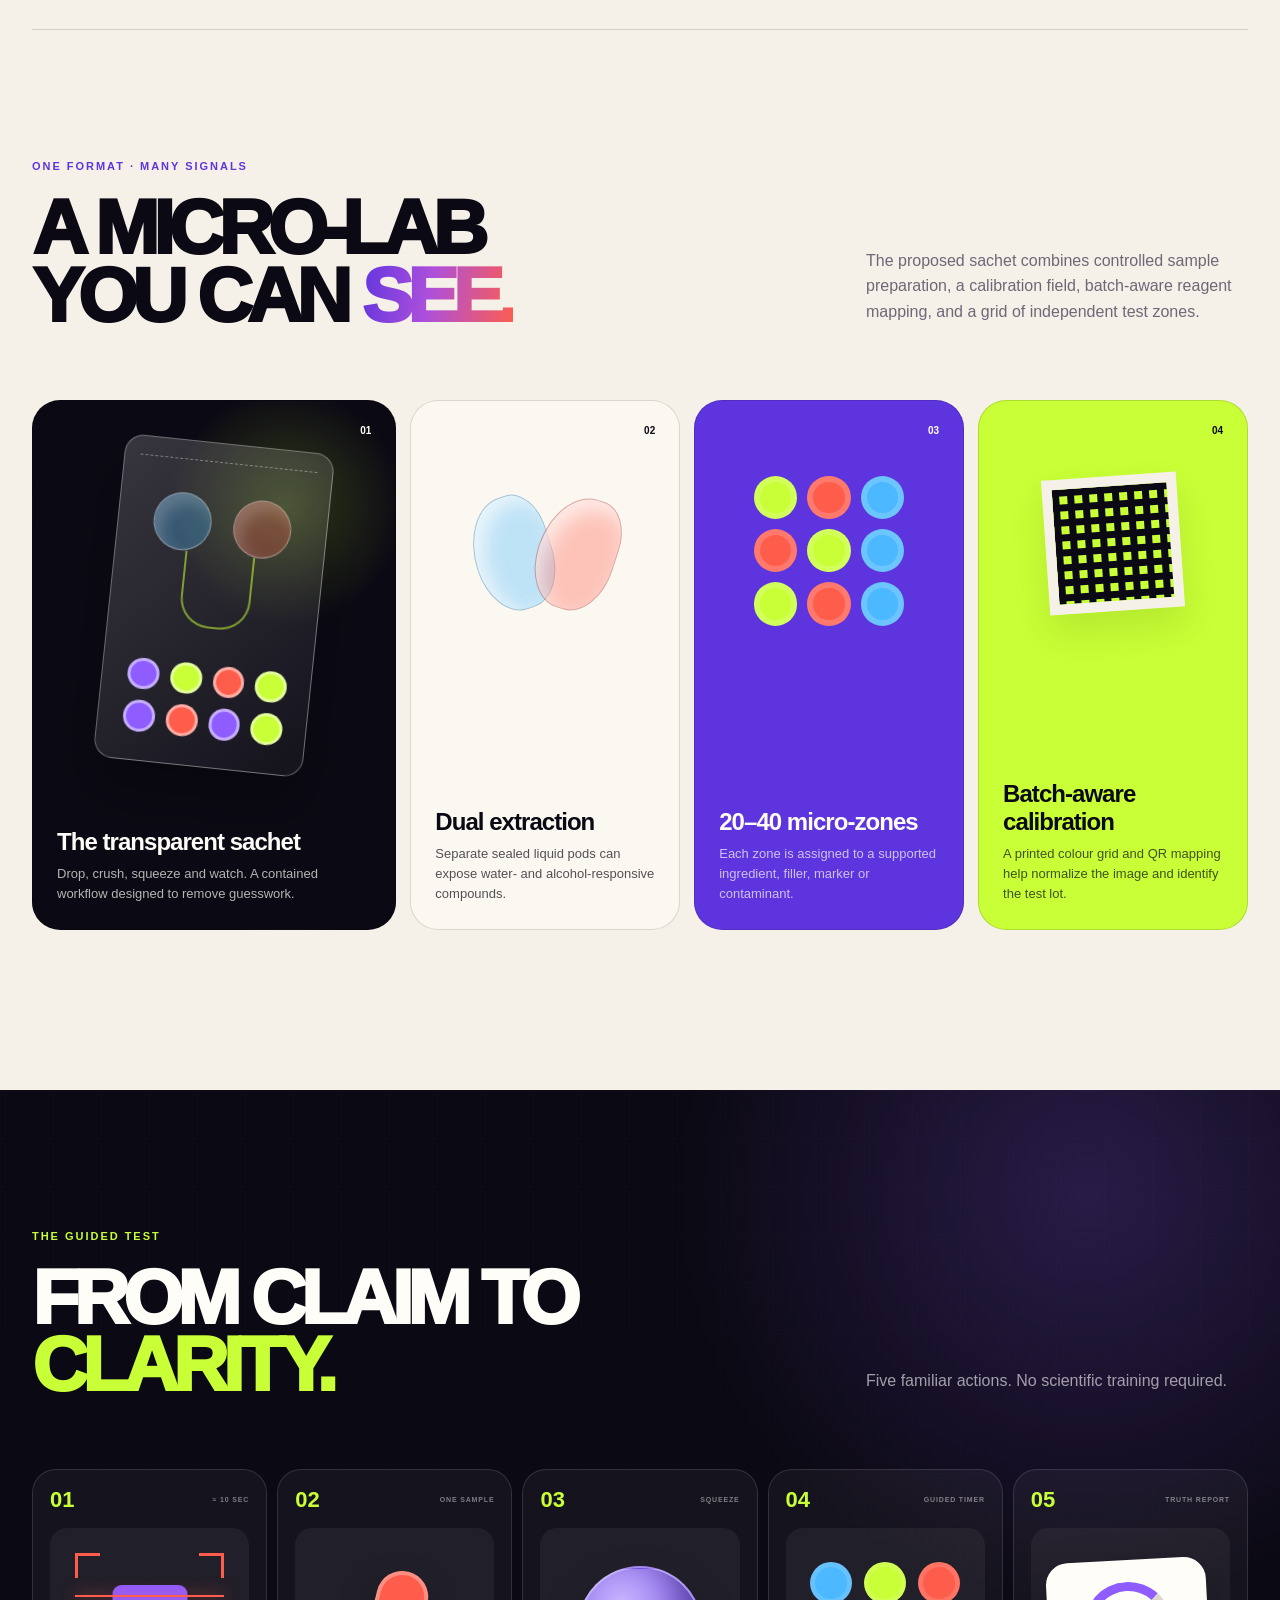
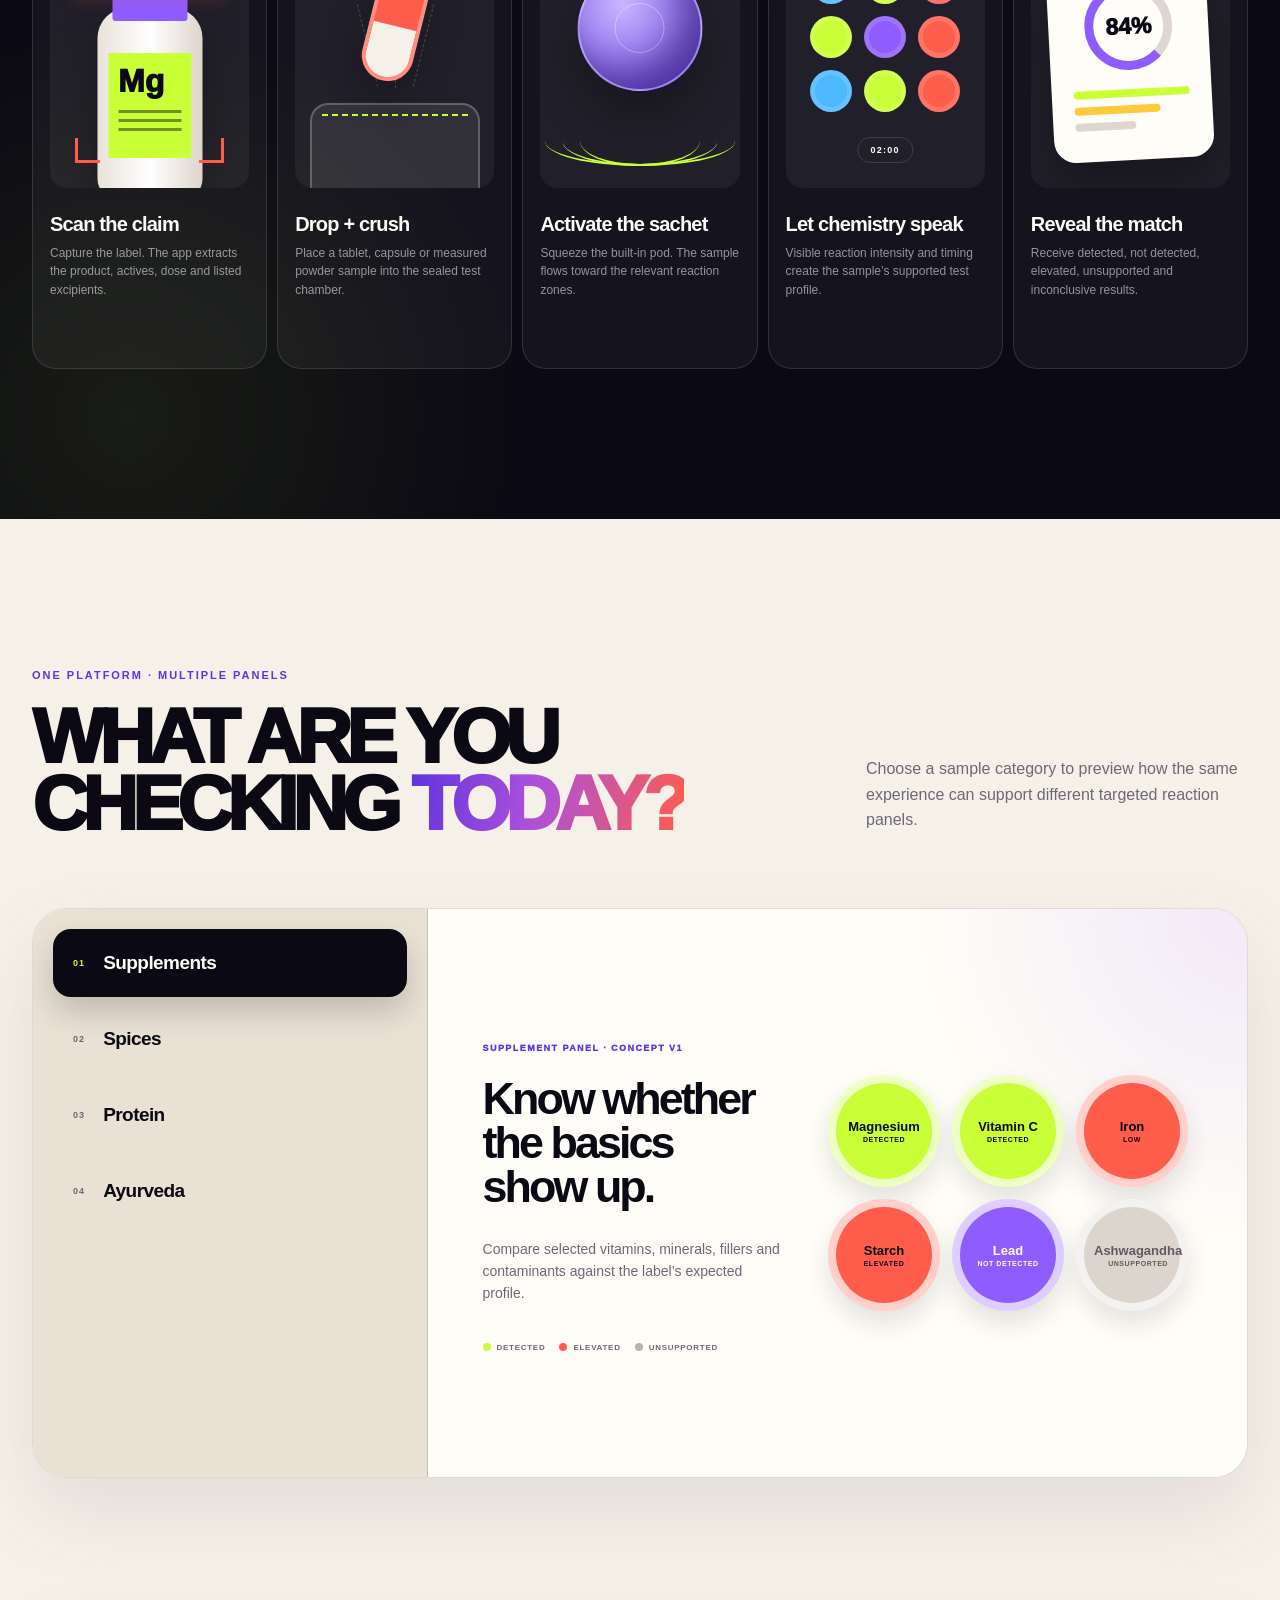
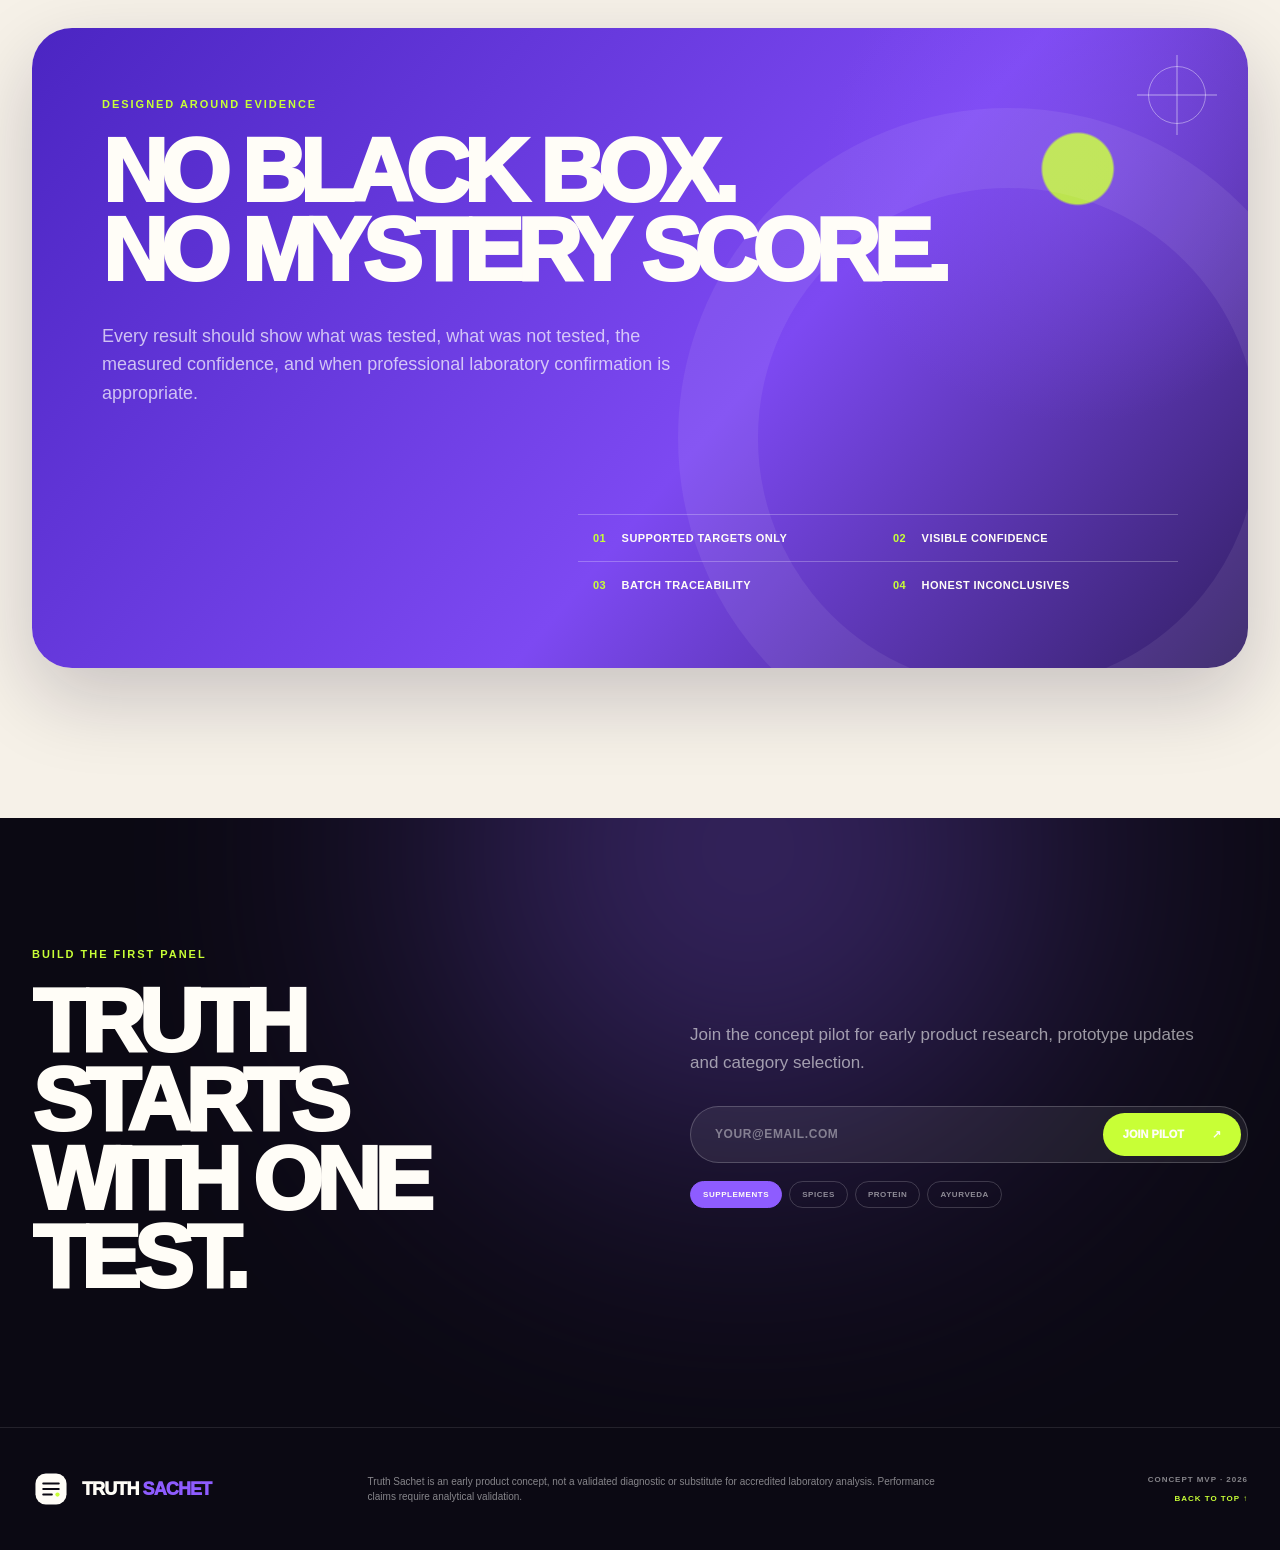
==== commit b835bb43: "Clarify Truth Sachet product diagram" ====
--- a/index.html
+++ b/index.html
@@ -9,7 +9,7 @@
     />
     <meta name="theme-color" content="#0b0913" />
     <title>Truth Sachet — A Truth Revolution for the Supplement Industry</title>
-    <link rel="stylesheet" href="styles.css?v=20260709-2" />
+    <link rel="stylesheet" href="styles.css?v=20260709-3" />
   </head>
   <body>
     <div class="noise" aria-hidden="true"></div>
@@ -102,28 +102,41 @@
 
           <div class="sachet sachet-hero" aria-hidden="true">
             <div class="sachet-seal">
-              <span>TEAR</span><i></i><span>01</span>
-            </div>
-            <div class="sachet-brand">TRUTH <span>SACHET</span></div>
-            <div class="sachet-subtitle">MULTI-ZONE VERIFICATION CARD</div>
+              <span>TEAR TO OPEN</span><i></i><span>TS–01</span>
+            </div>
+            <div class="sachet-brand-row">
+              <div class="sachet-brand">TRUTH <span>SACHET</span></div>
+              <div class="sachet-type">SUPPLEMENT PANEL</div>
+            </div>
+            <div class="sachet-purpose">ONE SACHET. MULTIPLE INGREDIENT TESTS.</div>
+
+            <div class="sachet-actions">
+              <div class="sachet-action">
+                <b>1</b>
+                <div class="sachet-capsule"><i></i></div>
+                <p>DROP + CRUSH<small>ONE TABLET</small></p>
+              </div>
+              <div class="sachet-action">
+                <b>2</b>
+                <div class="sachet-pod"><i></i></div>
+                <p>PRESS LIQUID<small>TO ACTIVATE</small></p>
+              </div>
+            </div>
+
+            <div class="sachet-flow-caption">
+              <span>LIQUID FLOWS TO TEST ZONES</span>
+              <i>↓</i>
+            </div>
             <div class="sachet-grid">
-              <span class="pad pad-lime"></span>
-              <span class="pad pad-violet"></span>
-              <span class="pad pad-coral"></span>
-              <span class="pad pad-blue"></span>
-              <span class="pad pad-yellow"></span>
-              <span class="pad pad-violet"></span>
-              <span class="pad pad-blue"></span>
-              <span class="pad pad-lime"></span>
-              <span class="pad pad-coral"></span>
-              <span class="pad pad-yellow"></span>
-              <span class="pad pad-lime"></span>
-              <span class="pad pad-blue"></span>
-            </div>
-            <div class="flow-line flow-one"></div>
-            <div class="flow-line flow-two"></div>
+              <span class="test-zone"><i class="pad pad-lime"></i><small>MAGNESIUM</small></span>
+              <span class="test-zone"><i class="pad pad-violet"></i><small>VITAMIN C</small></span>
+              <span class="test-zone"><i class="pad pad-coral"></i><small>IRON</small></span>
+              <span class="test-zone"><i class="pad pad-blue"></i><small>STARCH</small></span>
+              <span class="test-zone"><i class="pad pad-yellow"></i><small>LEAD</small></span>
+              <span class="test-zone"><i class="pad pad-lime"></i><small>FILLER</small></span>
+            </div>
             <div class="sachet-code">
-              <span>TS–SUP–001</span>
+              <span><b>3 · WAIT 2 MINUTES</b><small>THEN SCAN ENTIRE SACHET</small></span>
               <div class="fake-qr"></div>
             </div>
           </div>
--- a/styles.css
+++ b/styles.css
@@ -662,11 +662,11 @@
 .sachet-hero {
   position: absolute;
   z-index: 4;
-  bottom: 3%;
-  left: 3%;
-  width: 294px;
-  height: 405px;
-  padding: 19px;
+  bottom: 1%;
+  left: 1%;
+  width: 320px;
+  height: 438px;
+  padding: 18px;
   color: var(--ink);
   transform: rotate(-9deg);
 }
@@ -683,44 +683,189 @@
 }
 
 .sachet-seal i {
-  width: 150px;
+  width: 145px;
   border-top: 1px solid rgba(11, 9, 19, 0.15);
 }
 
+.sachet-brand-row {
+  display: flex;
+  align-items: flex-end;
+  justify-content: space-between;
+  gap: 10px;
+  margin-top: 13px;
+}
+
 .sachet-brand {
-  margin-top: 21px;
   font-size: 19px;
   font-weight: 950;
   letter-spacing: -0.06em;
+  white-space: nowrap;
 }
 
 .sachet-brand span {
   color: var(--violet-dark);
 }
 
-.sachet-subtitle {
+.sachet-type {
+  padding: 4px 6px;
+  border: 1px solid rgba(11, 9, 19, 0.15);
+  border-radius: 999px;
+  font-size: 5px;
+  font-weight: 900;
+  letter-spacing: 0.1em;
+  white-space: nowrap;
+}
+
+.sachet-purpose {
   margin-top: 4px;
   font-size: 6px;
-  font-weight: 900;
-  letter-spacing: 0.15em;
+  font-weight: 950;
+  letter-spacing: 0.12em;
+}
+
+.sachet-actions {
+  display: grid;
+  grid-template-columns: 1fr 1fr;
+  gap: 8px;
+  margin-top: 12px;
+}
+
+.sachet-action {
+  position: relative;
+  display: grid;
+  grid-template-columns: 25px 1fr;
+  grid-template-rows: 30px auto;
+  min-height: 72px;
+  padding: 8px;
+  border: 1px solid rgba(11, 9, 19, 0.12);
+  border-radius: 13px;
+  background: rgba(255, 255, 255, 0.34);
+}
+
+.sachet-action > b {
+  display: grid;
+  grid-row: 1 / 3;
+  align-self: start;
+  width: 18px;
+  height: 18px;
+  border-radius: 50%;
+  color: var(--white);
+  background: var(--ink);
+  font-size: 7px;
+  place-items: center;
+}
+
+.sachet-action p {
+  grid-column: 2;
+  margin: 4px 0 0;
+  font-size: 6px;
+  font-weight: 950;
+  letter-spacing: 0.08em;
+}
+
+.sachet-action p small {
+  display: block;
+  margin-top: 2px;
+  color: var(--muted);
+  font-size: 5px;
+}
+
+.sachet-capsule {
+  grid-column: 2;
+  width: 16px;
+  height: 29px;
+  overflow: hidden;
+  border: 2px solid rgba(11, 9, 19, 0.14);
+  border-radius: 999px;
+  background: var(--coral);
+  transform: rotate(15deg);
+}
+
+.sachet-capsule i {
+  display: block;
+  height: 50%;
+  margin-top: 50%;
+  background: var(--paper);
+}
+
+.sachet-pod {
+  position: relative;
+  grid-column: 2;
+  width: 30px;
+  height: 30px;
+  border: 1px solid rgba(11, 9, 19, 0.14);
+  border-radius: 50%;
+  background: radial-gradient(circle at 35% 30%, #d5c8ff, var(--violet));
+  box-shadow: inset -5px -5px 8px rgba(40, 15, 105, 0.18);
+}
+
+.sachet-pod i {
+  position: absolute;
+  inset: 8px;
+  border: 1px solid rgba(255, 255, 255, 0.6);
+  border-radius: 50%;
+}
+
+.sachet-flow-caption {
+  display: flex;
+  align-items: center;
+  justify-content: center;
+  gap: 7px;
+  margin: 8px 0 5px;
+  color: var(--violet-dark);
+  font-size: 5px;
+  font-weight: 950;
+  letter-spacing: 0.11em;
+}
+
+.sachet-flow-caption i {
+  font-size: 10px;
+  font-style: normal;
 }
 
 .sachet-grid {
   position: relative;
   z-index: 2;
   display: grid;
-  grid-template-columns: repeat(4, 1fr);
-  gap: 12px;
-  margin-top: 32px;
-  padding: 16px;
+  grid-template-columns: repeat(3, 1fr);
+  gap: 9px 12px;
+  margin-top: 0;
+  padding: 11px 12px 9px;
   border: 1px solid rgba(11, 9, 19, 0.12);
-  border-radius: 19px;
+  border-radius: 15px;
   background: rgba(255, 255, 255, 0.25);
 }
 
+.sachet-grid::before {
+  position: absolute;
+  z-index: -1;
+  top: -10px;
+  left: 50%;
+  width: 1px;
+  height: 10px;
+  content: "";
+  background: rgba(94, 52, 222, 0.3);
+}
+
+.test-zone {
+  display: flex;
+  align-items: center;
+  min-width: 0;
+  flex-direction: column;
+}
+
+.test-zone small {
+  margin-top: 3px;
+  font-size: 4.5px;
+  font-weight: 950;
+  letter-spacing: 0.05em;
+}
+
 .pad {
+  display: block;
+  width: 34px;
   aspect-ratio: 1;
-  border: 5px solid rgba(255, 255, 255, 0.7);
+  border: 4px solid rgba(255, 255, 255, 0.7);
   border-radius: 50%;
   box-shadow: 0 5px 9px rgba(11, 9, 19, 0.12);
   animation: padGlow 3.8s ease-in-out infinite alternate;
@@ -739,37 +884,29 @@
 .pad-blue { background: var(--blue); }
 .pad-yellow { background: var(--yellow); }
 
-.flow-line {
-  position: absolute;
-  z-index: 1;
-  border: 1px solid rgba(94, 52, 222, 0.25);
-  border-radius: 50%;
-}
-
-.flow-one {
-  top: 122px;
-  left: -30px;
-  width: 330px;
-  height: 170px;
-  transform: rotate(24deg);
-}
-
-.flow-two {
-  top: 180px;
-  left: 30px;
-  width: 300px;
-  height: 110px;
-  transform: rotate(-16deg);
-}
-
 .sachet-code {
   display: flex;
-  align-items: flex-end;
+  align-items: center;
   justify-content: space-between;
-  margin-top: 17px;
+  margin-top: 10px;
   font-size: 7px;
   font-weight: 900;
   letter-spacing: 0.1em;
+}
+
+.sachet-code > span b,
+.sachet-code > span small {
+  display: block;
+}
+
+.sachet-code > span b {
+  color: var(--violet-dark);
+  font-size: 6px;
+}
+
+.sachet-code > span small {
+  margin-top: 3px;
+  font-size: 5px;
 }
 
 .fake-qr {
@@ -2175,26 +2312,28 @@
   }
 
   .sachet-hero {
-    bottom: 4%;
+    bottom: 2%;
     left: -3%;
-    width: 215px;
-    height: 307px;
-    padding: 14px;
+    width: 320px;
+    height: 438px;
+    padding: 18px;
+    transform: rotate(-9deg) scale(0.72);
+    transform-origin: bottom left;
   }
 
   .sachet-brand {
-    margin-top: 13px;
-    font-size: 15px;
+    margin-top: 0;
+    font-size: 19px;
   }
 
   .sachet-grid {
-    gap: 8px;
-    margin-top: 21px;
-    padding: 10px;
+    gap: 9px 12px;
+    margin-top: 0;
+    padding: 11px 12px 9px;
   }
 
   .sachet-code {
-    margin-top: 8px;
+    margin-top: 10px;
   }
 
   .label-one {
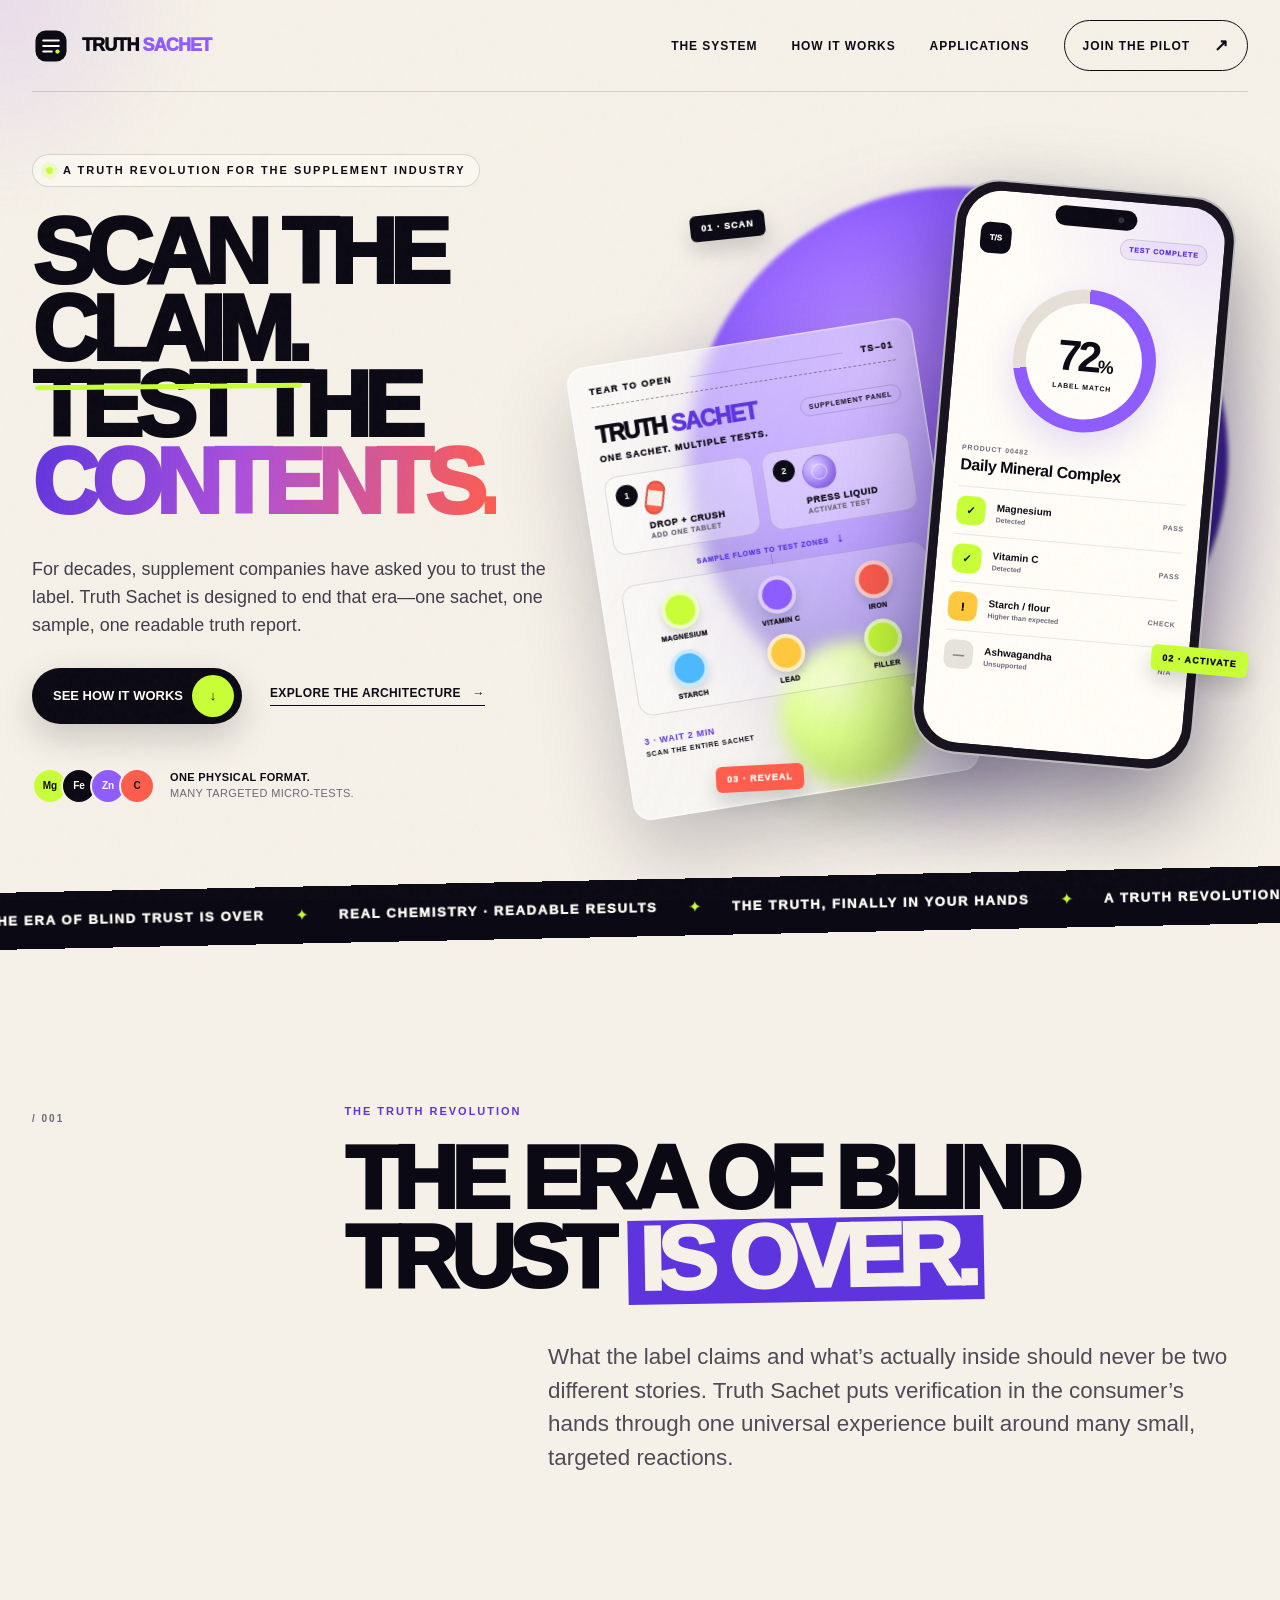
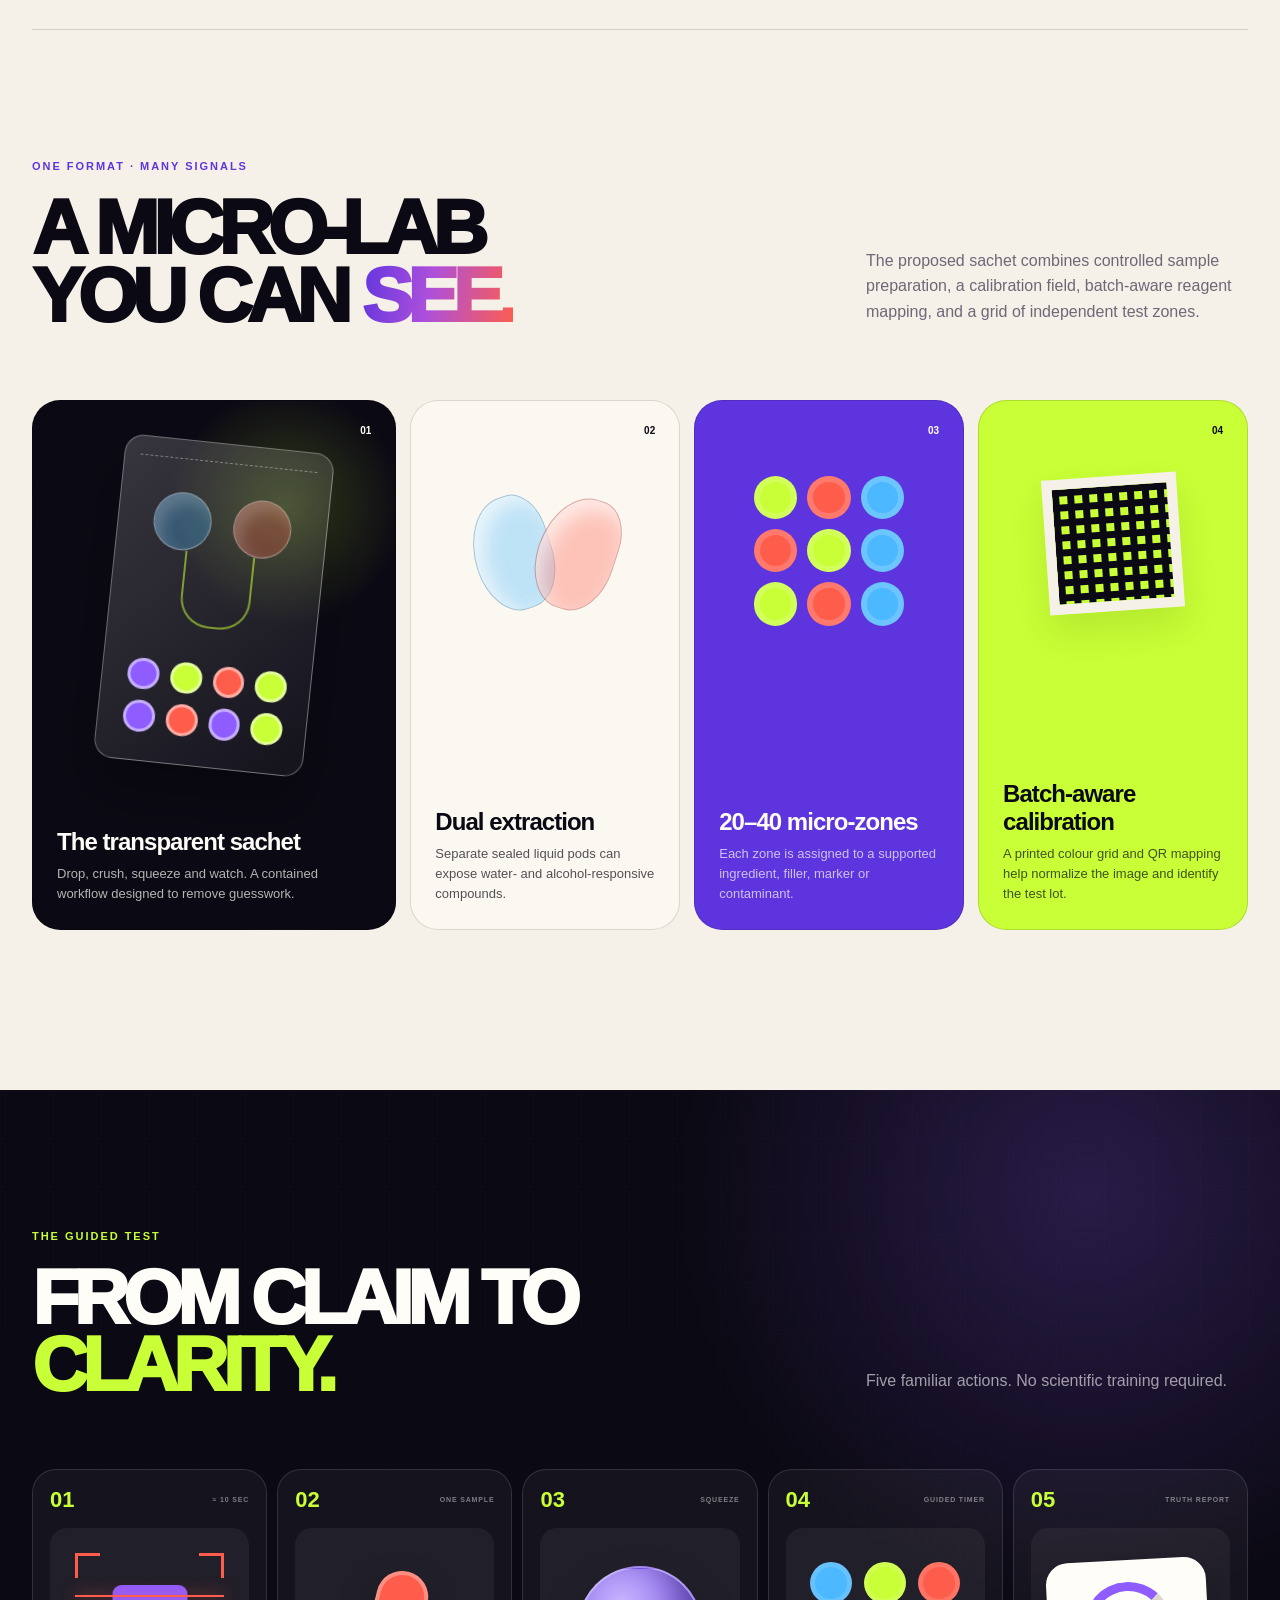
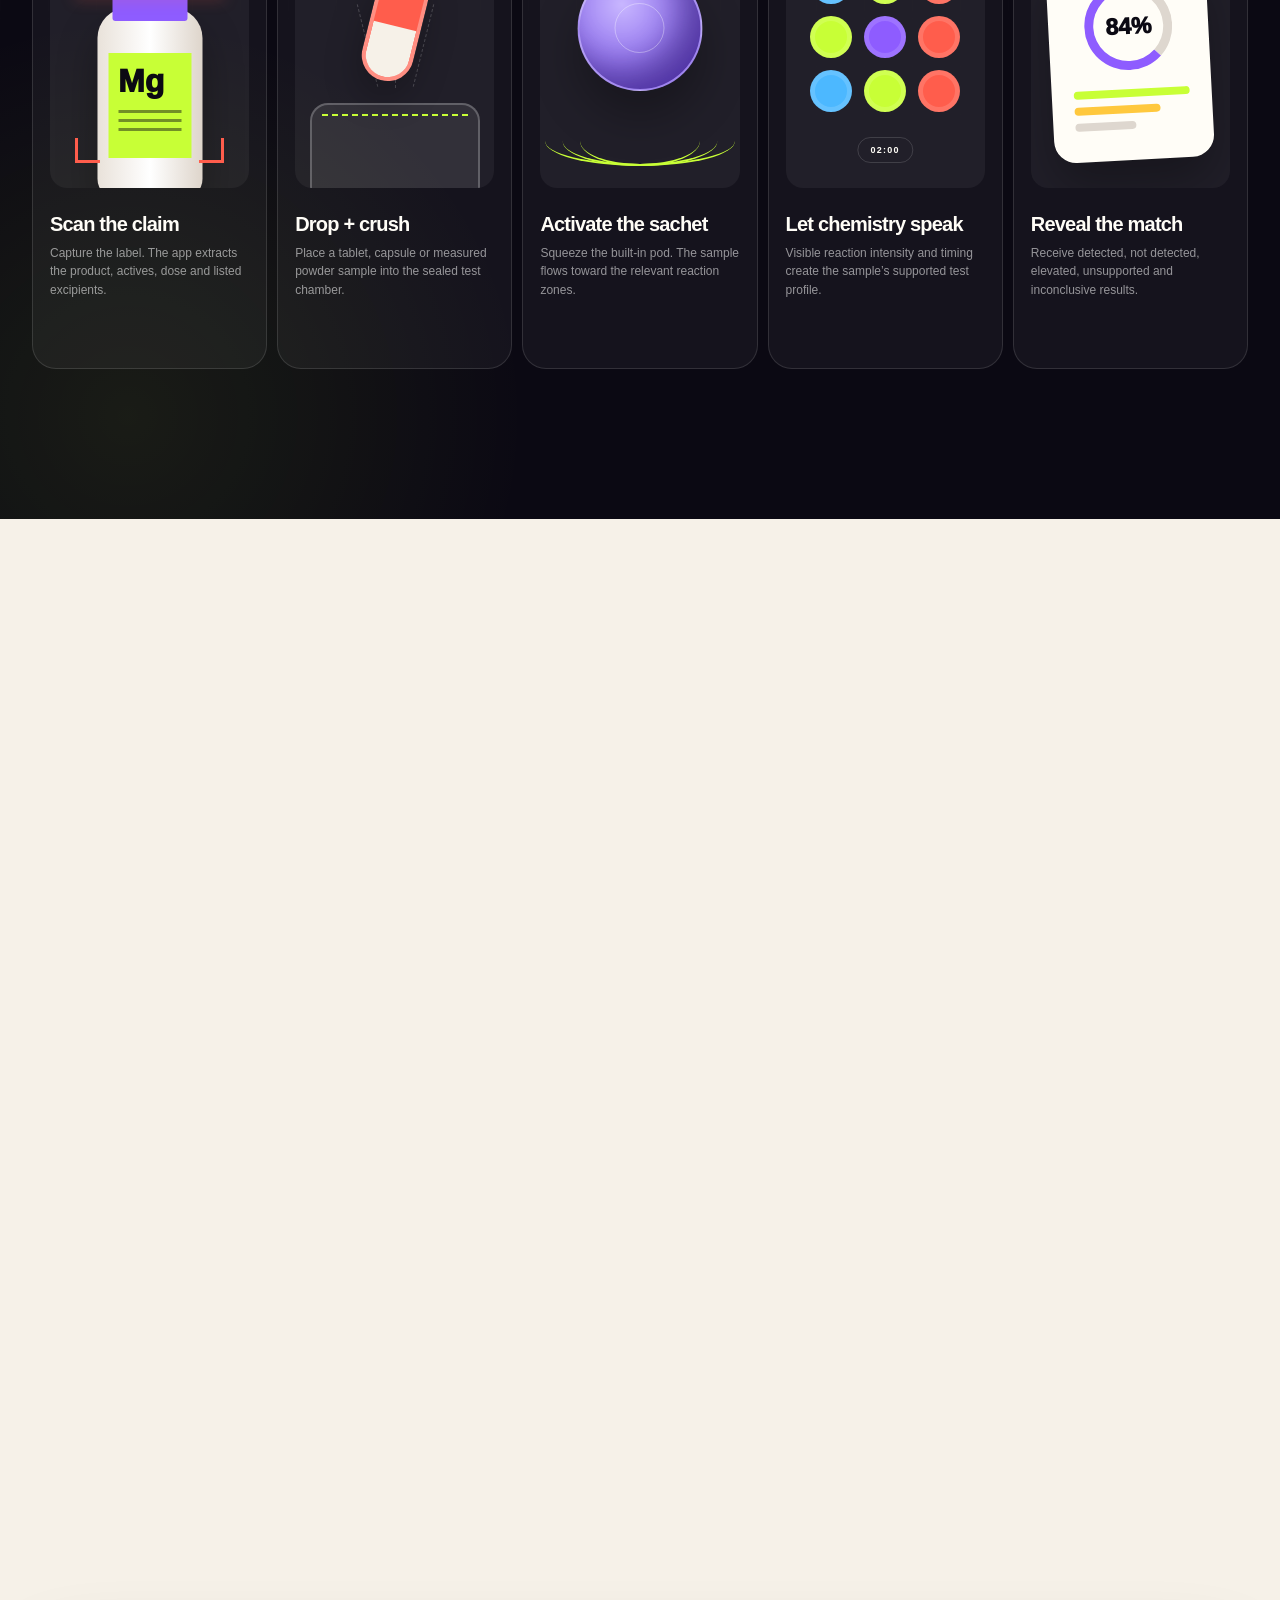
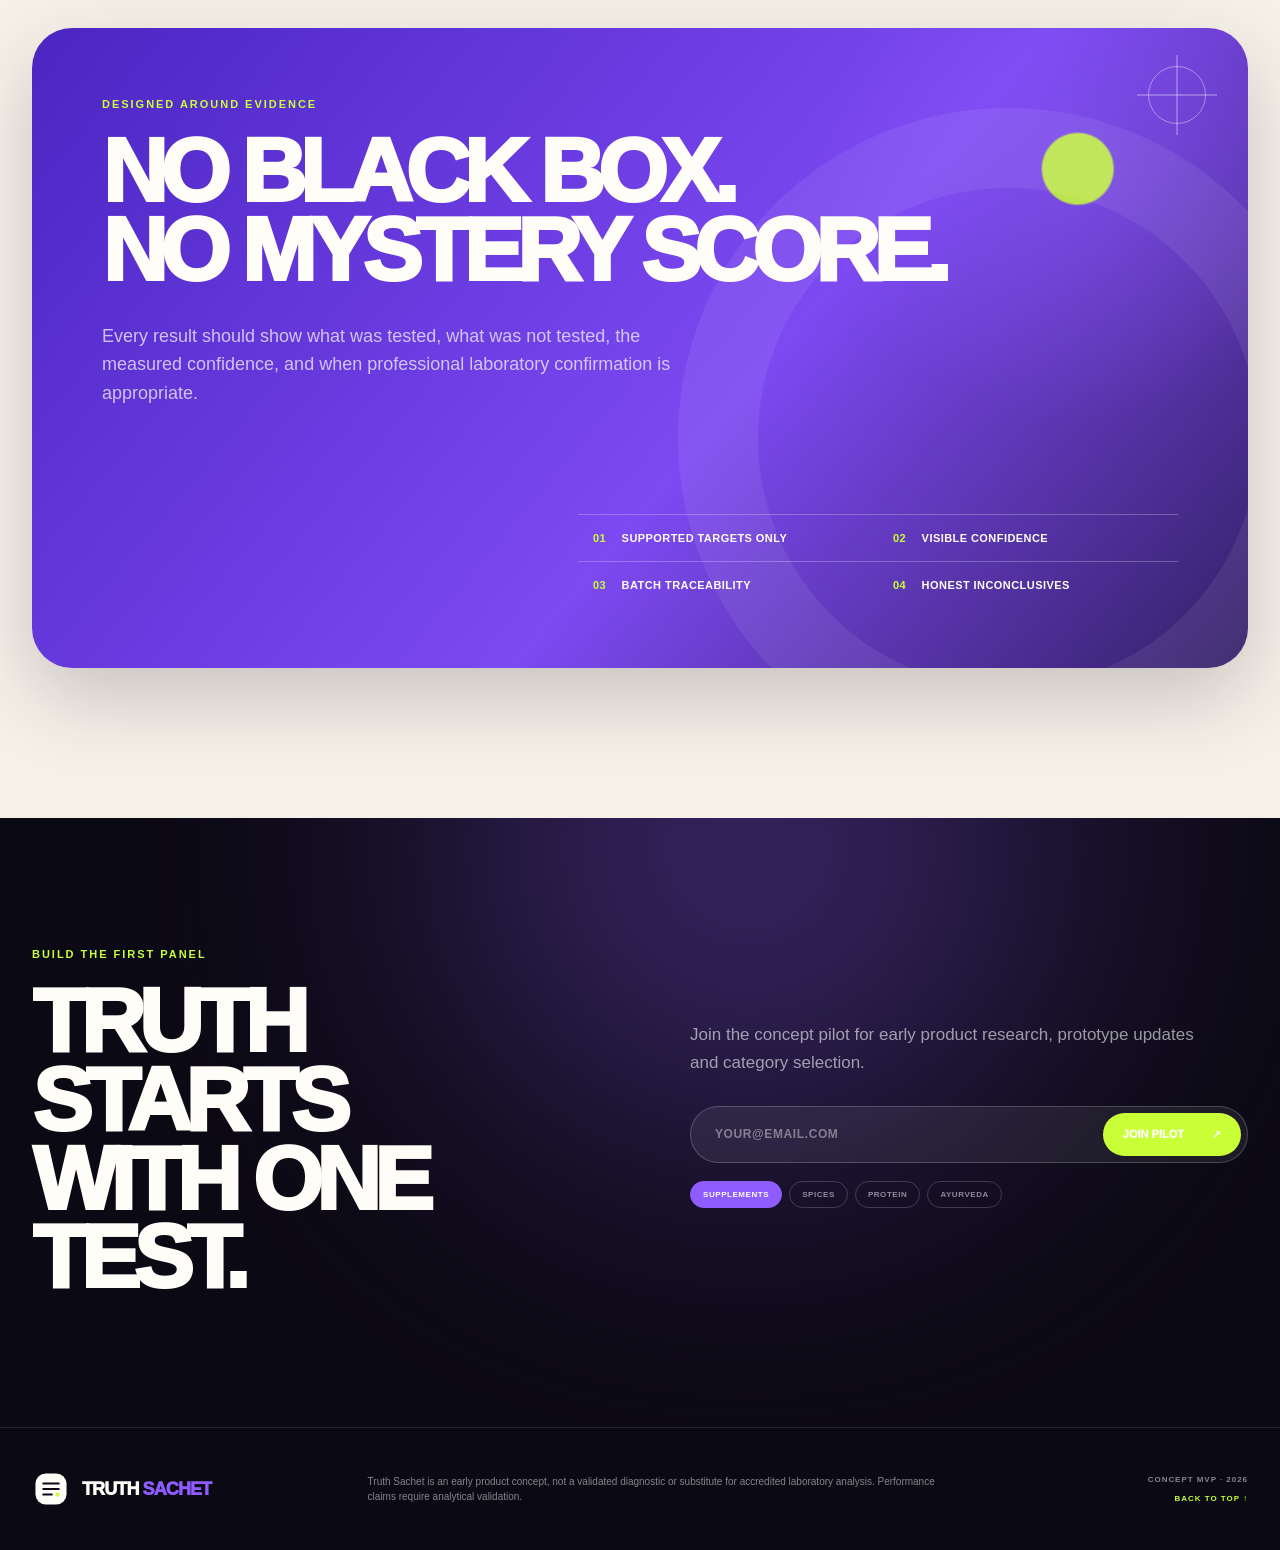
==== commit 7a34ac8d: "Improve sachet typography and hierarchy" ====
--- a/index.html
+++ b/index.html
@@ -9,7 +9,7 @@
     />
     <meta name="theme-color" content="#0b0913" />
     <title>Truth Sachet — A Truth Revolution for the Supplement Industry</title>
-    <link rel="stylesheet" href="styles.css?v=20260709-3" />
+    <link rel="stylesheet" href="styles.css?v=20260709-4" />
   </head>
   <body>
     <div class="noise" aria-hidden="true"></div>
@@ -108,23 +108,23 @@
               <div class="sachet-brand">TRUTH <span>SACHET</span></div>
               <div class="sachet-type">SUPPLEMENT PANEL</div>
             </div>
-            <div class="sachet-purpose">ONE SACHET. MULTIPLE INGREDIENT TESTS.</div>
+            <div class="sachet-purpose">ONE SACHET. MULTIPLE TESTS.</div>
 
             <div class="sachet-actions">
               <div class="sachet-action">
                 <b>1</b>
                 <div class="sachet-capsule"><i></i></div>
-                <p>DROP + CRUSH<small>ONE TABLET</small></p>
+                <p>DROP + CRUSH<small>ADD ONE TABLET</small></p>
               </div>
               <div class="sachet-action">
                 <b>2</b>
                 <div class="sachet-pod"><i></i></div>
-                <p>PRESS LIQUID<small>TO ACTIVATE</small></p>
+                <p>PRESS LIQUID<small>ACTIVATE TEST</small></p>
               </div>
             </div>
 
             <div class="sachet-flow-caption">
-              <span>LIQUID FLOWS TO TEST ZONES</span>
+              <span>SAMPLE FLOWS TO TEST ZONES</span>
               <i>↓</i>
             </div>
             <div class="sachet-grid">
@@ -136,7 +136,7 @@
               <span class="test-zone"><i class="pad pad-lime"></i><small>FILLER</small></span>
             </div>
             <div class="sachet-code">
-              <span><b>3 · WAIT 2 MINUTES</b><small>THEN SCAN ENTIRE SACHET</small></span>
+              <span><b>3 · WAIT 2 MIN</b><small>SCAN THE ENTIRE SACHET</small></span>
               <div class="fake-qr"></div>
             </div>
           </div>
--- a/styles.css
+++ b/styles.css
@@ -664,9 +664,9 @@
   z-index: 4;
   bottom: 1%;
   left: 1%;
-  width: 320px;
-  height: 438px;
-  padding: 18px;
+  width: 350px;
+  height: 458px;
+  padding: 20px;
   color: var(--ink);
   transform: rotate(-9deg);
 }
@@ -677,13 +677,13 @@
   justify-content: space-between;
   padding-bottom: 10px;
   border-bottom: 1px dashed rgba(11, 9, 19, 0.38);
-  font-size: 7px;
+  font-size: 9px;
   font-weight: 950;
   letter-spacing: 0.15em;
 }
 
 .sachet-seal i {
-  width: 145px;
+  width: 155px;
   border-top: 1px solid rgba(11, 9, 19, 0.15);
 }
 
@@ -692,11 +692,11 @@
   align-items: flex-end;
   justify-content: space-between;
   gap: 10px;
-  margin-top: 13px;
+  margin-top: 15px;
 }
 
 .sachet-brand {
-  font-size: 19px;
+  font-size: 23px;
   font-weight: 950;
   letter-spacing: -0.06em;
   white-space: nowrap;
@@ -707,18 +707,18 @@
 }
 
 .sachet-type {
-  padding: 4px 6px;
+  padding: 5px 8px;
   border: 1px solid rgba(11, 9, 19, 0.15);
   border-radius: 999px;
-  font-size: 5px;
+  font-size: 7px;
   font-weight: 900;
   letter-spacing: 0.1em;
   white-space: nowrap;
 }
 
 .sachet-purpose {
-  margin-top: 4px;
-  font-size: 6px;
+  margin-top: 5px;
+  font-size: 9px;
   font-weight: 950;
   letter-spacing: 0.12em;
 }
@@ -726,17 +726,17 @@
 .sachet-actions {
   display: grid;
   grid-template-columns: 1fr 1fr;
-  gap: 8px;
-  margin-top: 12px;
+  gap: 10px;
+  margin-top: 14px;
 }
 
 .sachet-action {
   position: relative;
   display: grid;
-  grid-template-columns: 25px 1fr;
-  grid-template-rows: 30px auto;
-  min-height: 72px;
-  padding: 8px;
+  grid-template-columns: 29px 1fr;
+  grid-template-rows: 34px auto;
+  min-height: 79px;
+  padding: 9px;
   border: 1px solid rgba(11, 9, 19, 0.12);
   border-radius: 13px;
   background: rgba(255, 255, 255, 0.34);
@@ -746,19 +746,19 @@
   display: grid;
   grid-row: 1 / 3;
   align-self: start;
-  width: 18px;
-  height: 18px;
+  width: 22px;
+  height: 22px;
   border-radius: 50%;
   color: var(--white);
   background: var(--ink);
-  font-size: 7px;
+  font-size: 9px;
   place-items: center;
 }
 
 .sachet-action p {
   grid-column: 2;
-  margin: 4px 0 0;
-  font-size: 6px;
+  margin: 5px 0 0;
+  font-size: 9px;
   font-weight: 950;
   letter-spacing: 0.08em;
 }
@@ -767,13 +767,13 @@
   display: block;
   margin-top: 2px;
   color: var(--muted);
-  font-size: 5px;
+  font-size: 7px;
 }
 
 .sachet-capsule {
   grid-column: 2;
-  width: 16px;
-  height: 29px;
+  width: 19px;
+  height: 34px;
   overflow: hidden;
   border: 2px solid rgba(11, 9, 19, 0.14);
   border-radius: 999px;
@@ -791,8 +791,8 @@
 .sachet-pod {
   position: relative;
   grid-column: 2;
-  width: 30px;
-  height: 30px;
+  width: 34px;
+  height: 34px;
   border: 1px solid rgba(11, 9, 19, 0.14);
   border-radius: 50%;
   background: radial-gradient(circle at 35% 30%, #d5c8ff, var(--violet));
@@ -810,16 +810,16 @@
   display: flex;
   align-items: center;
   justify-content: center;
-  gap: 7px;
-  margin: 8px 0 5px;
+  gap: 8px;
+  margin: 10px 0 7px;
   color: var(--violet-dark);
-  font-size: 5px;
+  font-size: 7px;
   font-weight: 950;
   letter-spacing: 0.11em;
 }
 
 .sachet-flow-caption i {
-  font-size: 10px;
+  font-size: 12px;
   font-style: normal;
 }
 
@@ -828,9 +828,9 @@
   z-index: 2;
   display: grid;
   grid-template-columns: repeat(3, 1fr);
-  gap: 9px 12px;
+  gap: 10px 14px;
   margin-top: 0;
-  padding: 11px 12px 9px;
+  padding: 12px 13px 10px;
   border: 1px solid rgba(11, 9, 19, 0.12);
   border-radius: 15px;
   background: rgba(255, 255, 255, 0.25);
@@ -855,15 +855,15 @@
 }
 
 .test-zone small {
-  margin-top: 3px;
-  font-size: 4.5px;
+  margin-top: 4px;
+  font-size: 7px;
   font-weight: 950;
   letter-spacing: 0.05em;
 }
 
 .pad {
   display: block;
-  width: 34px;
+  width: 38px;
   aspect-ratio: 1;
   border: 4px solid rgba(255, 255, 255, 0.7);
   border-radius: 50%;
@@ -888,7 +888,7 @@
   display: flex;
   align-items: center;
   justify-content: space-between;
-  margin-top: 10px;
+  margin-top: 12px;
   font-size: 7px;
   font-weight: 900;
   letter-spacing: 0.1em;
@@ -901,17 +901,17 @@
 
 .sachet-code > span b {
   color: var(--violet-dark);
-  font-size: 6px;
+  font-size: 9px;
 }
 
 .sachet-code > span small {
-  margin-top: 3px;
-  font-size: 5px;
+  margin-top: 4px;
+  font-size: 7px;
 }
 
 .fake-qr {
-  width: 31px;
-  height: 31px;
+  width: 36px;
+  height: 36px;
   background:
     linear-gradient(90deg, var(--ink) 25%, transparent 25% 50%, var(--ink) 50% 75%, transparent 75%),
     linear-gradient(var(--ink) 25%, transparent 25% 50%, var(--ink) 50% 75%, transparent 75%);
@@ -2314,26 +2314,26 @@
   .sachet-hero {
     bottom: 2%;
     left: -3%;
-    width: 320px;
-    height: 438px;
-    padding: 18px;
-    transform: rotate(-9deg) scale(0.72);
+    width: 350px;
+    height: 458px;
+    padding: 20px;
+    transform: rotate(-9deg) scale(0.66);
     transform-origin: bottom left;
   }
 
   .sachet-brand {
     margin-top: 0;
-    font-size: 19px;
+    font-size: 23px;
   }
 
   .sachet-grid {
-    gap: 9px 12px;
+    gap: 10px 14px;
     margin-top: 0;
-    padding: 11px 12px 9px;
+    padding: 12px 13px 10px;
   }
 
   .sachet-code {
-    margin-top: 10px;
+    margin-top: 12px;
   }
 
   .label-one {
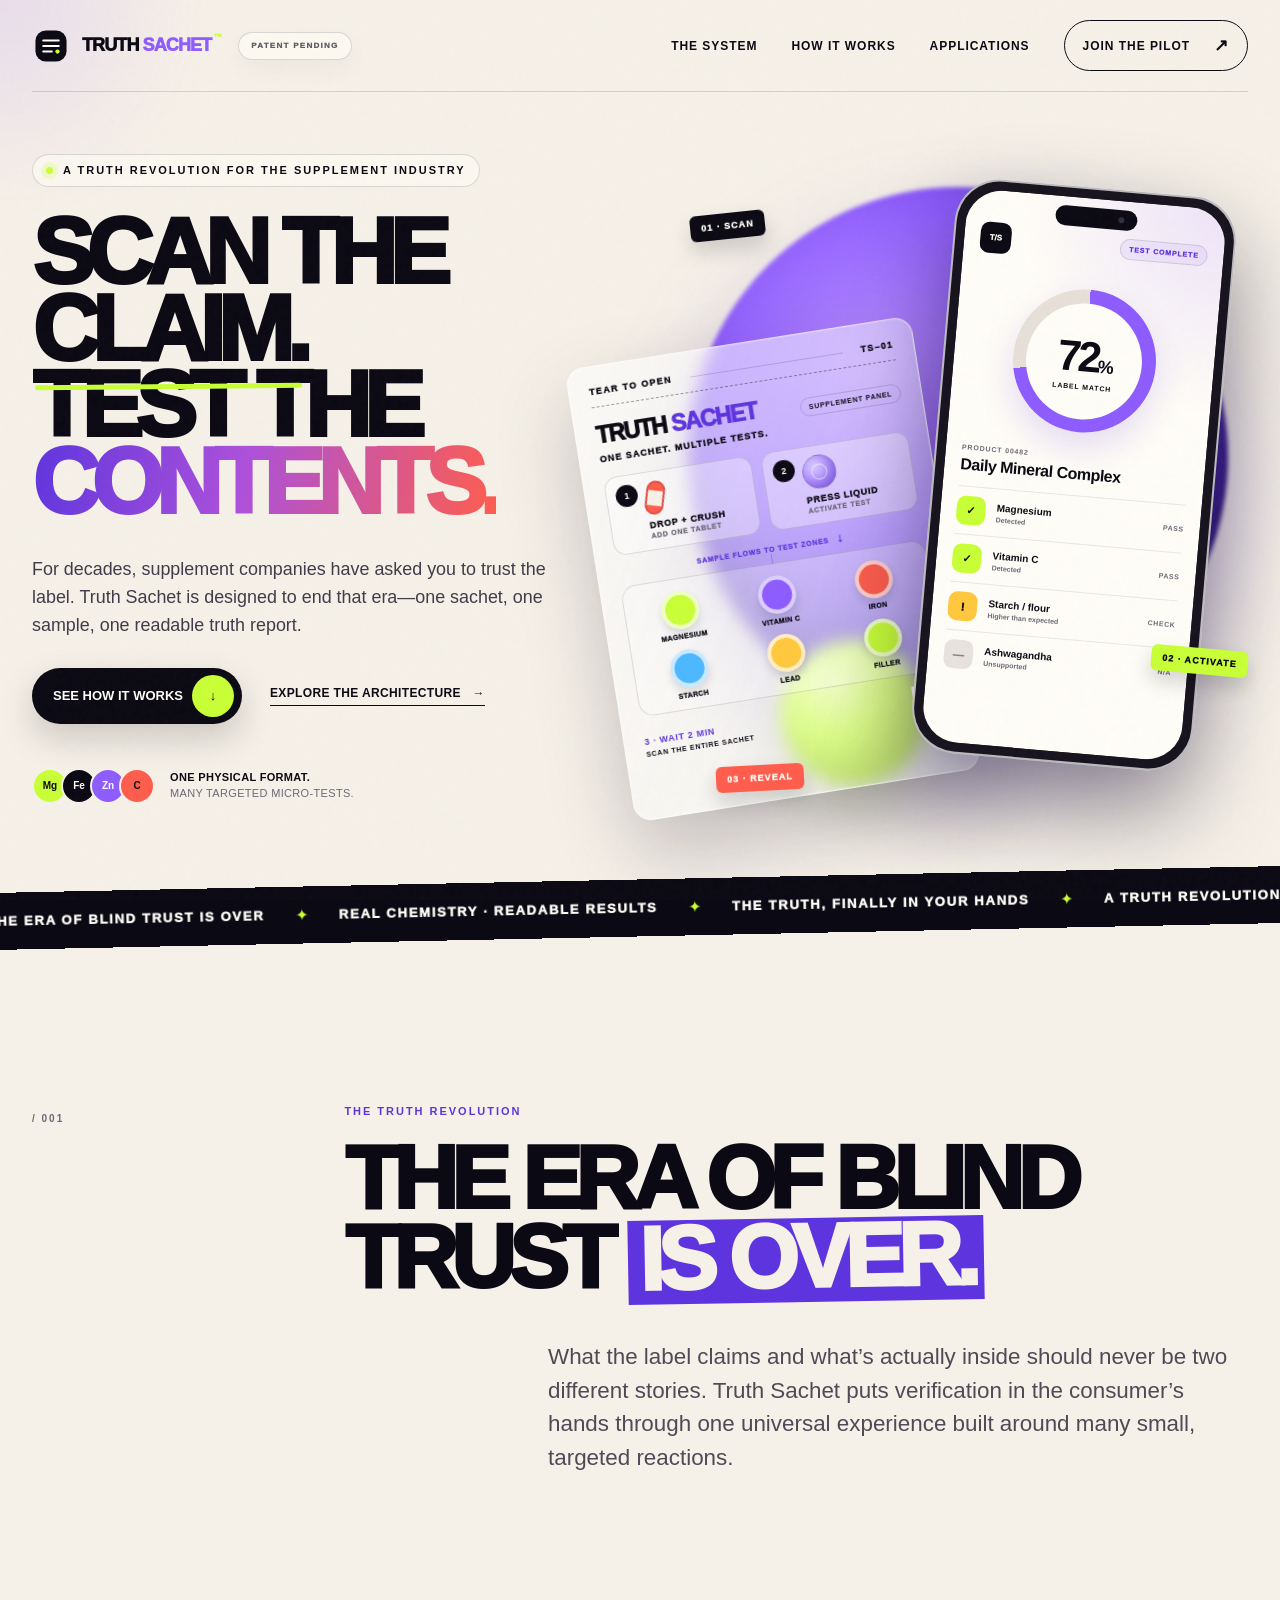
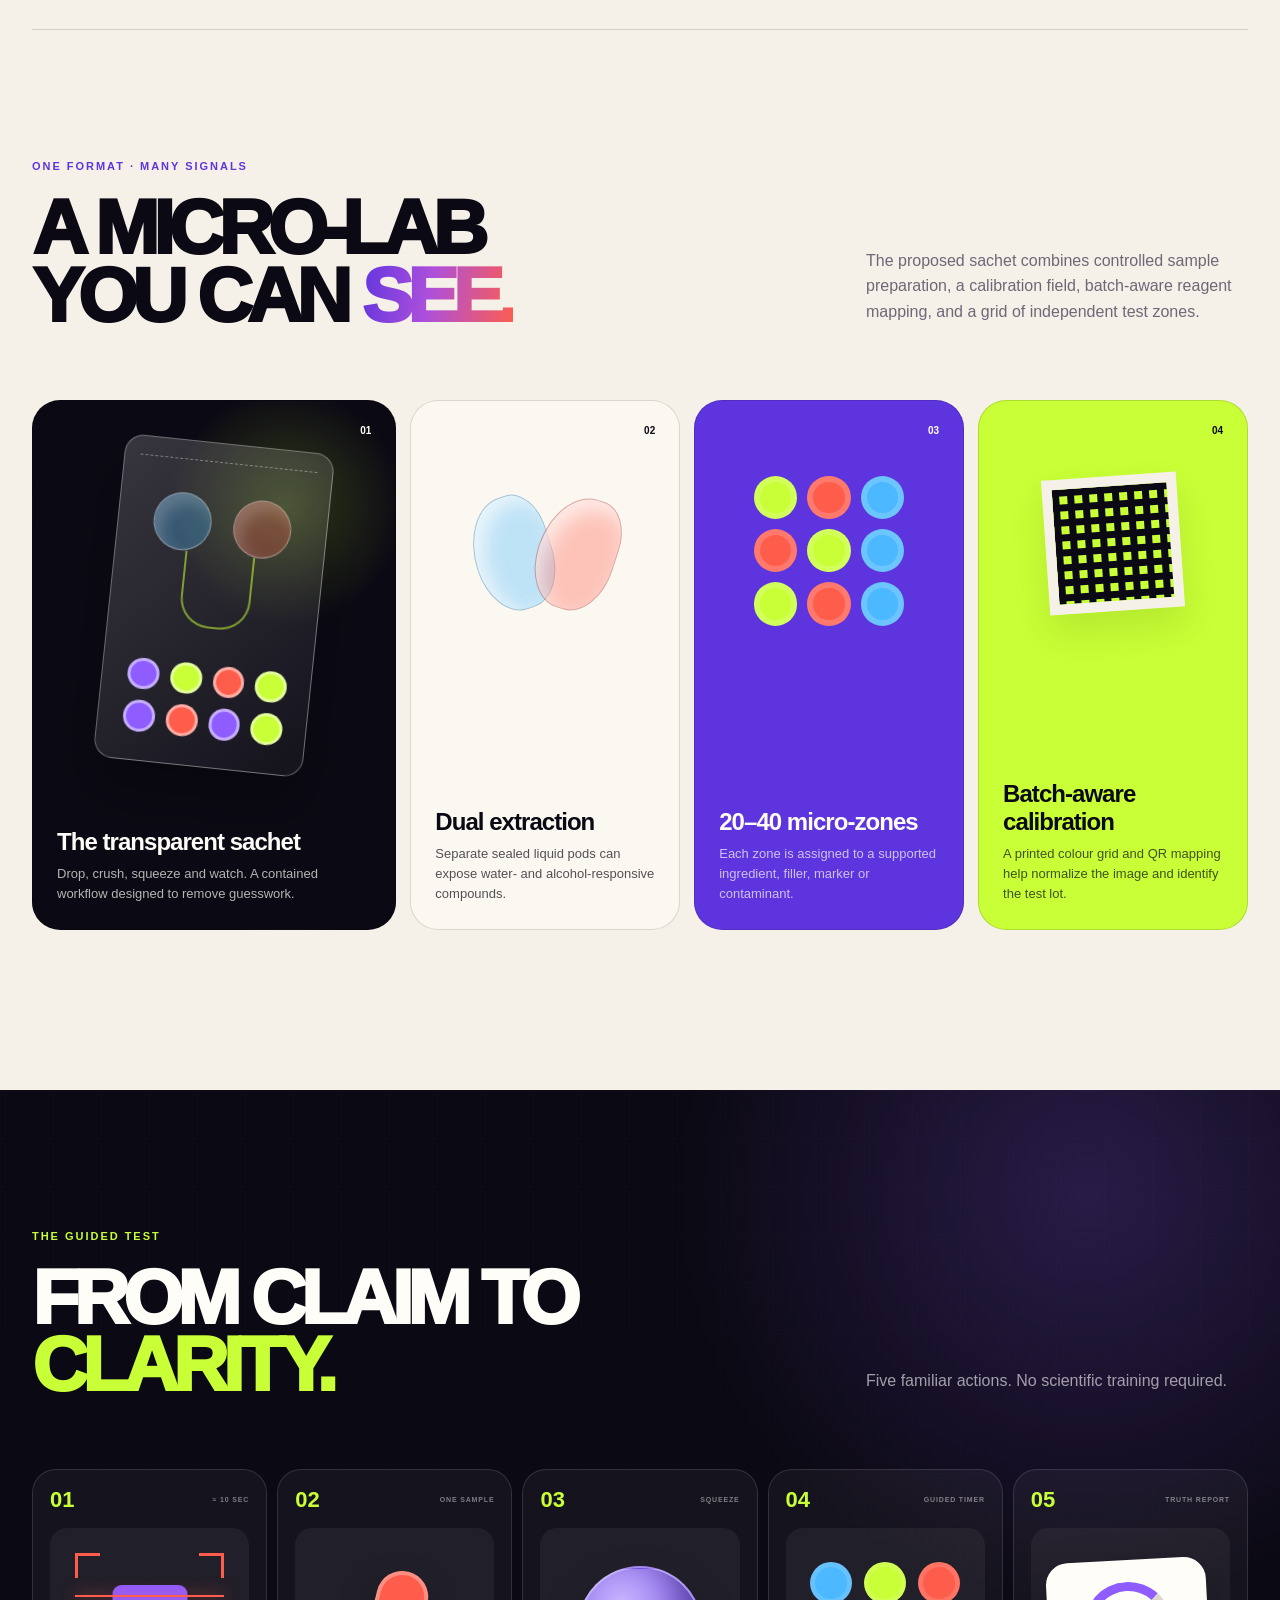
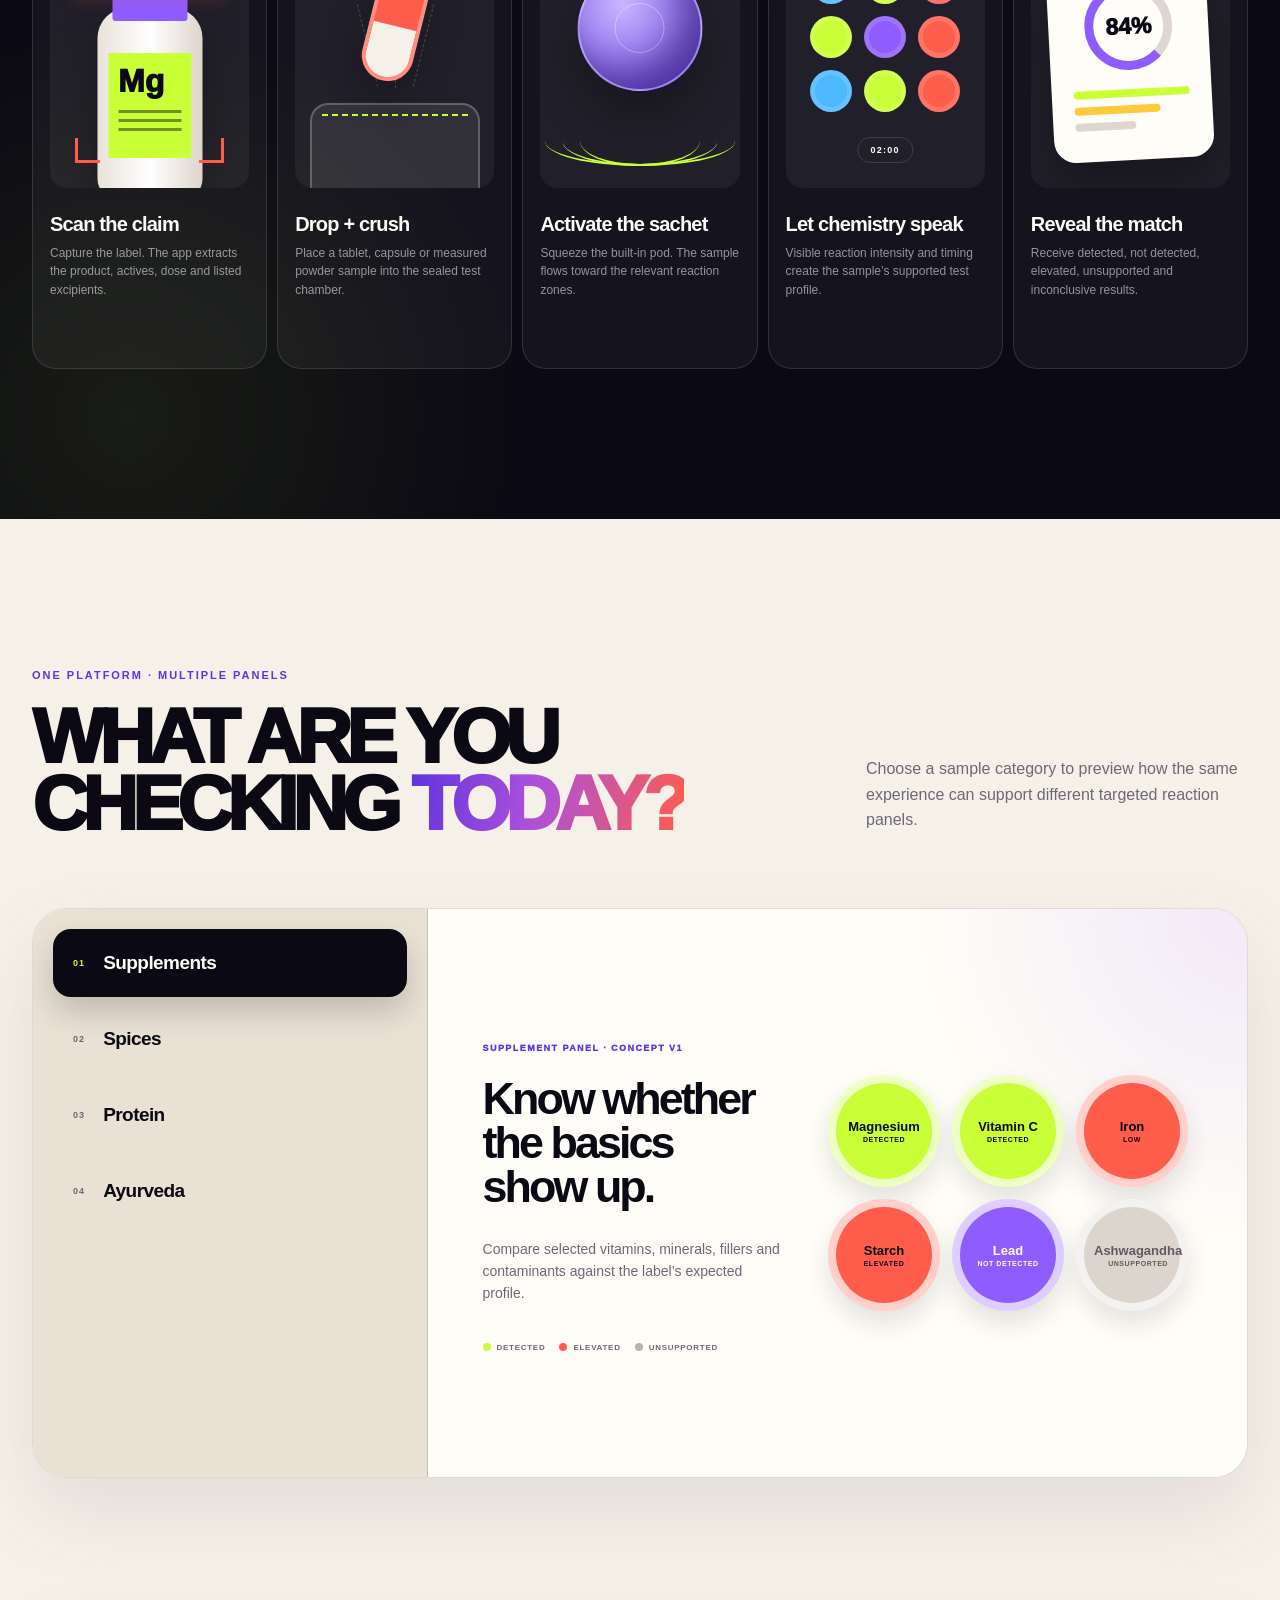
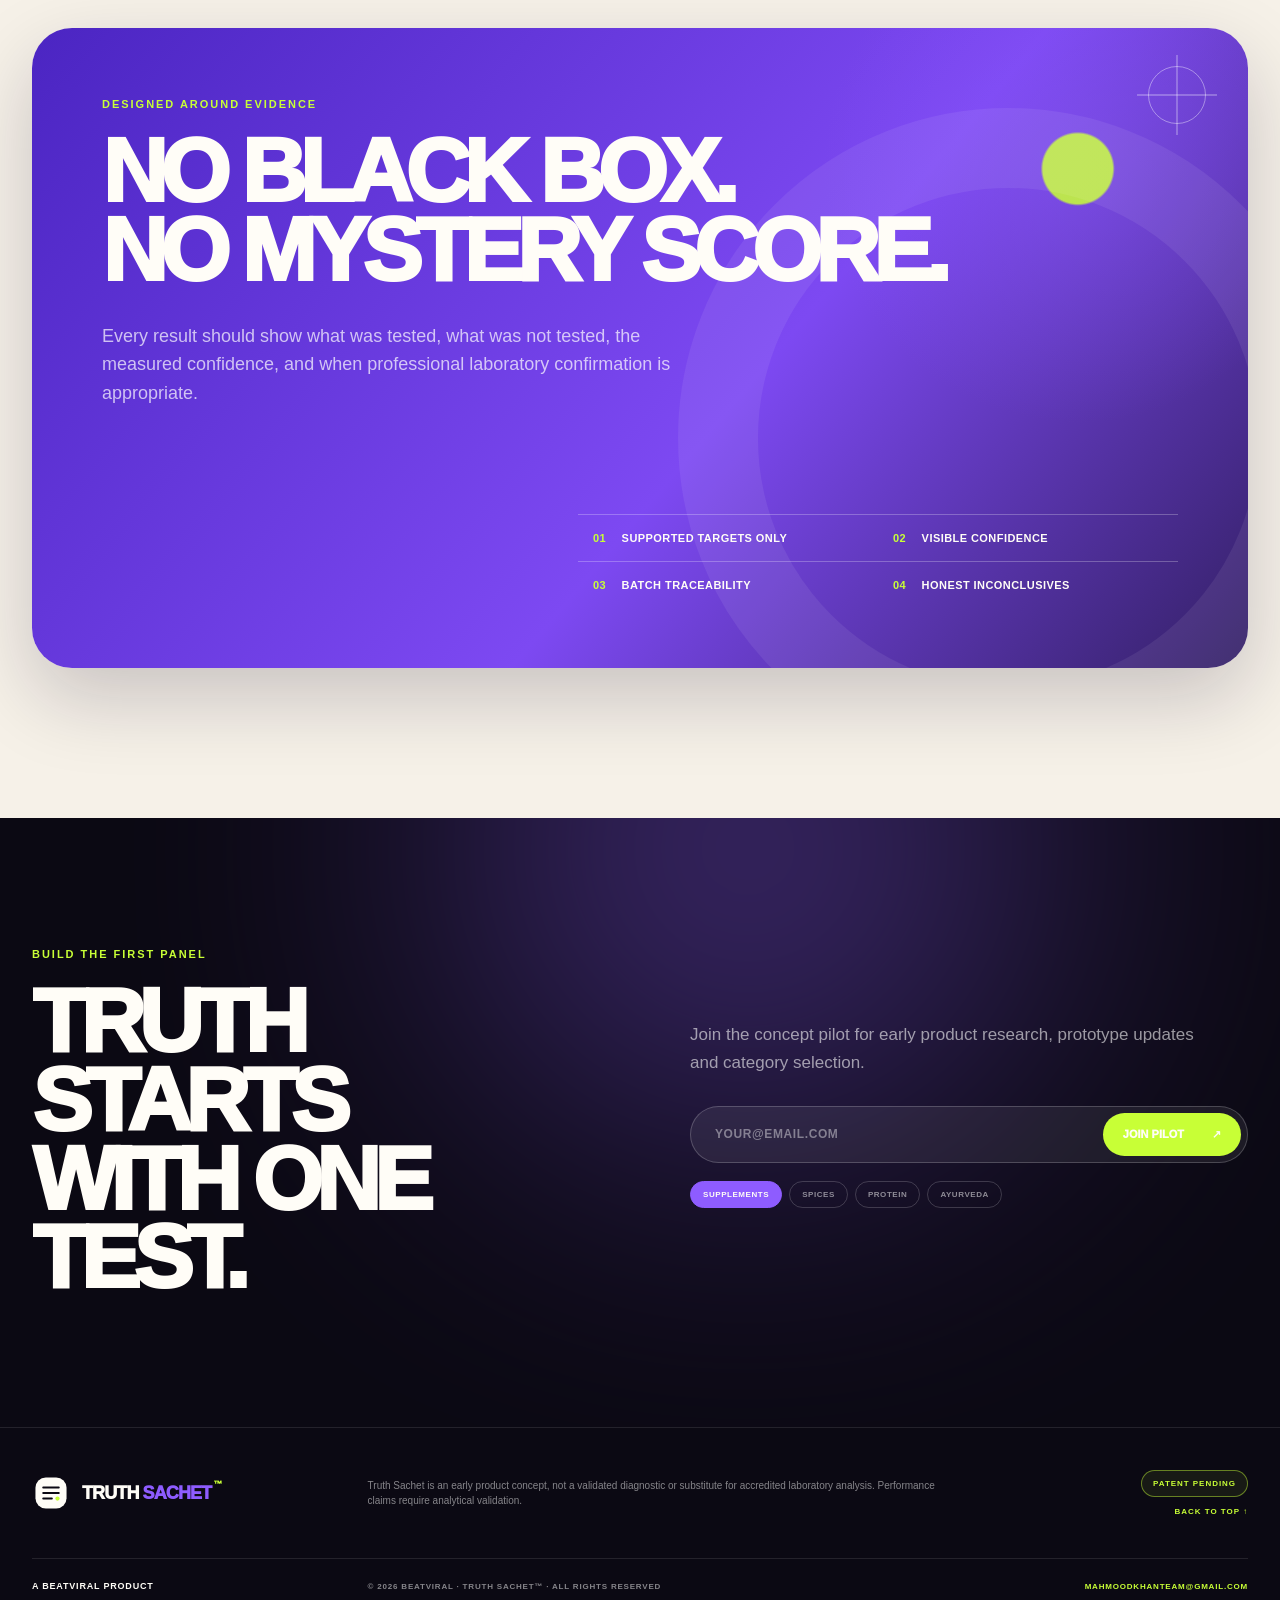
==== commit 84b511e6: "Add Truth Sachet legal badges" ====
--- a/index.html
+++ b/index.html
@@ -9,21 +9,24 @@
     />
     <meta name="theme-color" content="#0b0913" />
     <title>Truth Sachet — A Truth Revolution for the Supplement Industry</title>
-    <link rel="stylesheet" href="styles.css?v=20260709-4" />
+    <link rel="stylesheet" href="styles.css?v=20260709-5" />
   </head>
   <body>
     <div class="noise" aria-hidden="true"></div>
     <div class="cursor-glow" aria-hidden="true"></div>
 
     <header class="site-header">
-      <a class="brand" href="#top" aria-label="Truth Sachet home">
-        <svg class="brand-mark" viewBox="0 0 44 44" aria-hidden="true">
-          <rect x="4" y="4" width="36" height="36" rx="12"></rect>
-          <path d="M13 15.5h18M13 22h18M13 28.5h10"></path>
-          <circle cx="29.5" cy="28.5" r="2.5"></circle>
-        </svg>
-        <span>TRUTH <span>SACHET</span></span>
-      </a>
+      <div class="brand-cluster">
+        <a class="brand" href="#top" aria-label="Truth Sachet home">
+          <svg class="brand-mark" viewBox="0 0 44 44" aria-hidden="true">
+            <rect x="4" y="4" width="36" height="36" rx="12"></rect>
+            <path d="M13 15.5h18M13 22h18M13 28.5h10"></path>
+            <circle cx="29.5" cy="28.5" r="2.5"></circle>
+          </svg>
+          <span>TRUTH <span>SACHET</span><sup>™</sup></span>
+        </a>
+        <span class="top-patent-badge">Patent pending</span>
+      </div>
 
       <button class="menu-button" type="button" aria-label="Open navigation" aria-expanded="false">
         <span></span><span></span>
@@ -390,21 +393,29 @@
     </main>
 
     <footer class="site-footer">
-      <div class="footer-brand">
-        <svg class="brand-mark" viewBox="0 0 44 44" aria-hidden="true">
-          <rect x="4" y="4" width="36" height="36" rx="12"></rect>
-          <path d="M13 15.5h18M13 22h18M13 28.5h10"></path>
-          <circle cx="29.5" cy="28.5" r="2.5"></circle>
-        </svg>
-        <span>TRUTH <span>SACHET</span></span>
+      <div class="footer-main">
+        <div class="footer-brand">
+          <svg class="brand-mark" viewBox="0 0 44 44" aria-hidden="true">
+            <rect x="4" y="4" width="36" height="36" rx="12"></rect>
+            <path d="M13 15.5h18M13 22h18M13 28.5h10"></path>
+            <circle cx="29.5" cy="28.5" r="2.5"></circle>
+          </svg>
+          <span>TRUTH <span>SACHET</span><sup>™</sup></span>
+        </div>
+        <p>
+          Truth Sachet is an early product concept, not a validated diagnostic or substitute for
+          accredited laboratory analysis. Performance claims require analytical validation.
+        </p>
+        <div class="footer-meta">
+          <span class="patent-badge">PATENT PENDING</span>
+          <a href="#top">BACK TO TOP ↑</a>
+        </div>
       </div>
-      <p>
-        Truth Sachet is an early product concept, not a validated diagnostic or substitute for
-        accredited laboratory analysis. Performance claims require analytical validation.
-      </p>
-      <div class="footer-meta">
-        <span>CONCEPT MVP · 2026</span>
-        <a href="#top">BACK TO TOP ↑</a>
+
+      <div class="footer-legal">
+        <strong>A BEATVIRAL PRODUCT</strong>
+        <span>© 2026 BEATVIRAL · TRUTH SACHET™ · ALL RIGHTS RESERVED</span>
+        <a href="mailto:mahmoodkhanteam@gmail.com">MAHMOODKHANTEAM@GMAIL.COM</a>
       </div>
     </footer>
 
--- a/styles.css
+++ b/styles.css
@@ -91,6 +91,12 @@
   border-bottom: 1px solid var(--line);
 }
 
+.brand-cluster {
+  display: inline-flex;
+  align-items: center;
+  gap: 16px;
+}
+
 .brand,
 .footer-brand {
   display: inline-flex;
@@ -104,6 +110,34 @@
 .brand > span > span,
 .footer-brand > span > span {
   color: var(--violet);
+}
+
+.brand sup,
+.footer-brand sup {
+  position: relative;
+  top: -0.48em;
+  margin-left: 2px;
+  color: var(--lime);
+  font-size: 0.5em;
+  font-weight: 950;
+  letter-spacing: 0;
+}
+
+.top-patent-badge {
+  display: inline-flex;
+  align-items: center;
+  height: 28px;
+  padding: 0 12px;
+  border: 1px solid rgba(12, 10, 20, 0.14);
+  border-radius: 999px;
+  color: rgba(12, 10, 20, 0.66);
+  background: rgba(255, 253, 247, 0.62);
+  box-shadow: 0 10px 24px rgba(12, 10, 20, 0.04);
+  font-size: 8px;
+  font-weight: 950;
+  letter-spacing: 0.16em;
+  text-transform: uppercase;
+  white-space: nowrap;
 }
 
 .brand-mark {
@@ -1962,14 +1996,18 @@
 }
 
 .site-footer {
+  padding: 0 max(32px, calc((100% - 1440px) / 2));
+  border-top: 1px solid rgba(255,255,255,.1);
+  color: rgba(255,255,255,.5);
+  background: var(--ink);
+}
+
+.footer-main {
   display: grid;
   grid-template-columns: .8fr 1.6fr .7fr;
   align-items: center;
   gap: 45px;
-  padding: 42px max(32px, calc((100% - 1440px) / 2));
-  border-top: 1px solid rgba(255,255,255,.1);
-  color: rgba(255,255,255,.5);
-  background: var(--ink);
+  padding: 42px 0;
 }
 
 .footer-brand {
@@ -1984,7 +2022,7 @@
   stroke: var(--ink);
 }
 
-.site-footer > p {
+.footer-main > p {
   margin: 0;
   font-family: "Helvetica Neue", Arial, sans-serif;
   font-size: 10px;
@@ -2005,6 +2043,36 @@
   color: var(--lime);
 }
 
+.patent-badge {
+  padding: 8px 11px;
+  border: 1px solid rgba(200, 255, 54, 0.45);
+  border-radius: 999px;
+  color: var(--lime);
+  background: rgba(200, 255, 54, 0.07);
+}
+
+.footer-legal {
+  display: grid;
+  grid-template-columns: 0.8fr 1.6fr 0.7fr;
+  align-items: center;
+  gap: 45px;
+  padding: 22px 0 26px;
+  border-top: 1px solid rgba(255, 255, 255, 0.1);
+  font-size: 8px;
+  font-weight: 900;
+  letter-spacing: 0.1em;
+}
+
+.footer-legal strong {
+  color: var(--white);
+  font-size: 9px;
+}
+
+.footer-legal a {
+  justify-self: end;
+  color: var(--lime);
+}
+
 .reveal {
   opacity: 0;
   transform: translateY(35px);
@@ -2031,6 +2099,10 @@
 }
 
 @media (max-width: 1180px) {
+  .top-patent-badge {
+    display: none;
+  }
+
   .hero {
     grid-template-columns: 1fr 1fr;
   }
@@ -2208,12 +2280,17 @@
     gap: 60px;
   }
 
-  .site-footer {
+  .footer-main,
+  .footer-legal {
     grid-template-columns: 1fr;
   }
 
   .footer-meta {
     align-items: flex-start;
+  }
+
+  .footer-legal a {
+    justify-self: start;
   }
 }
 
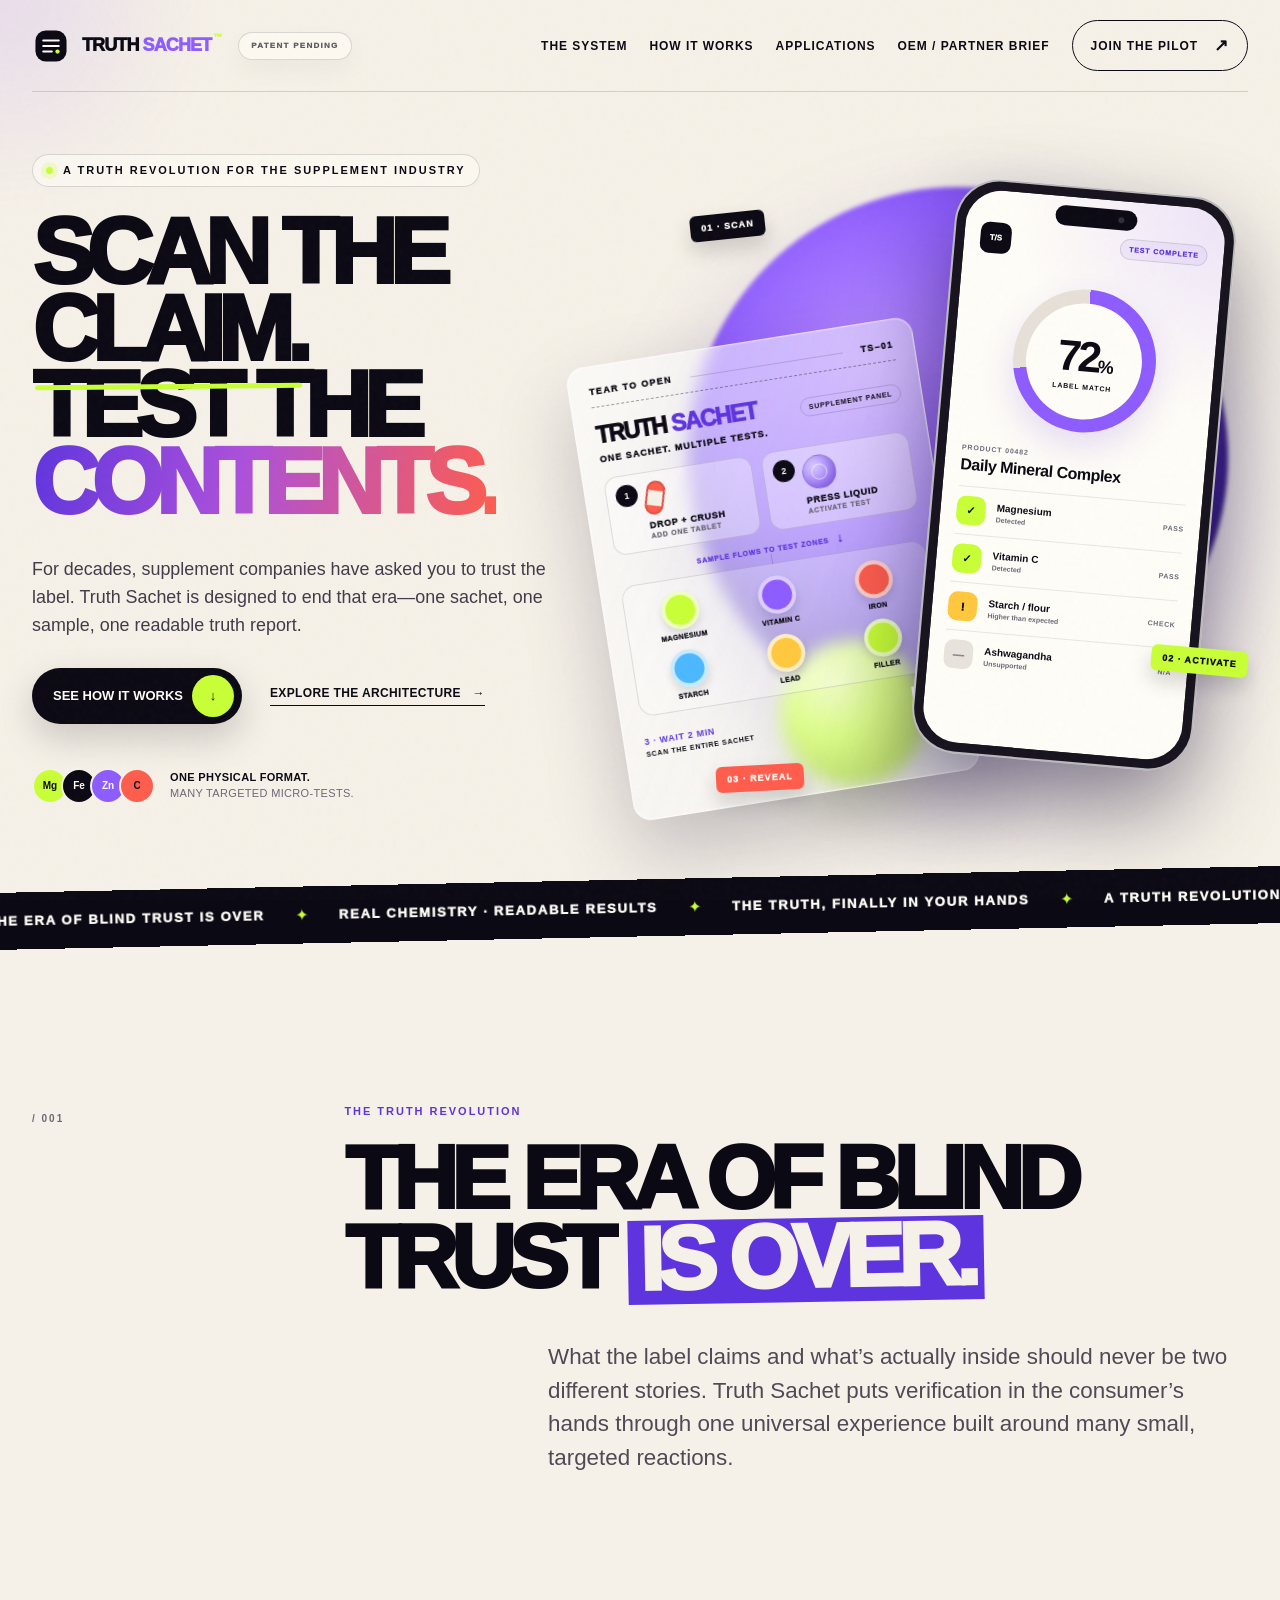
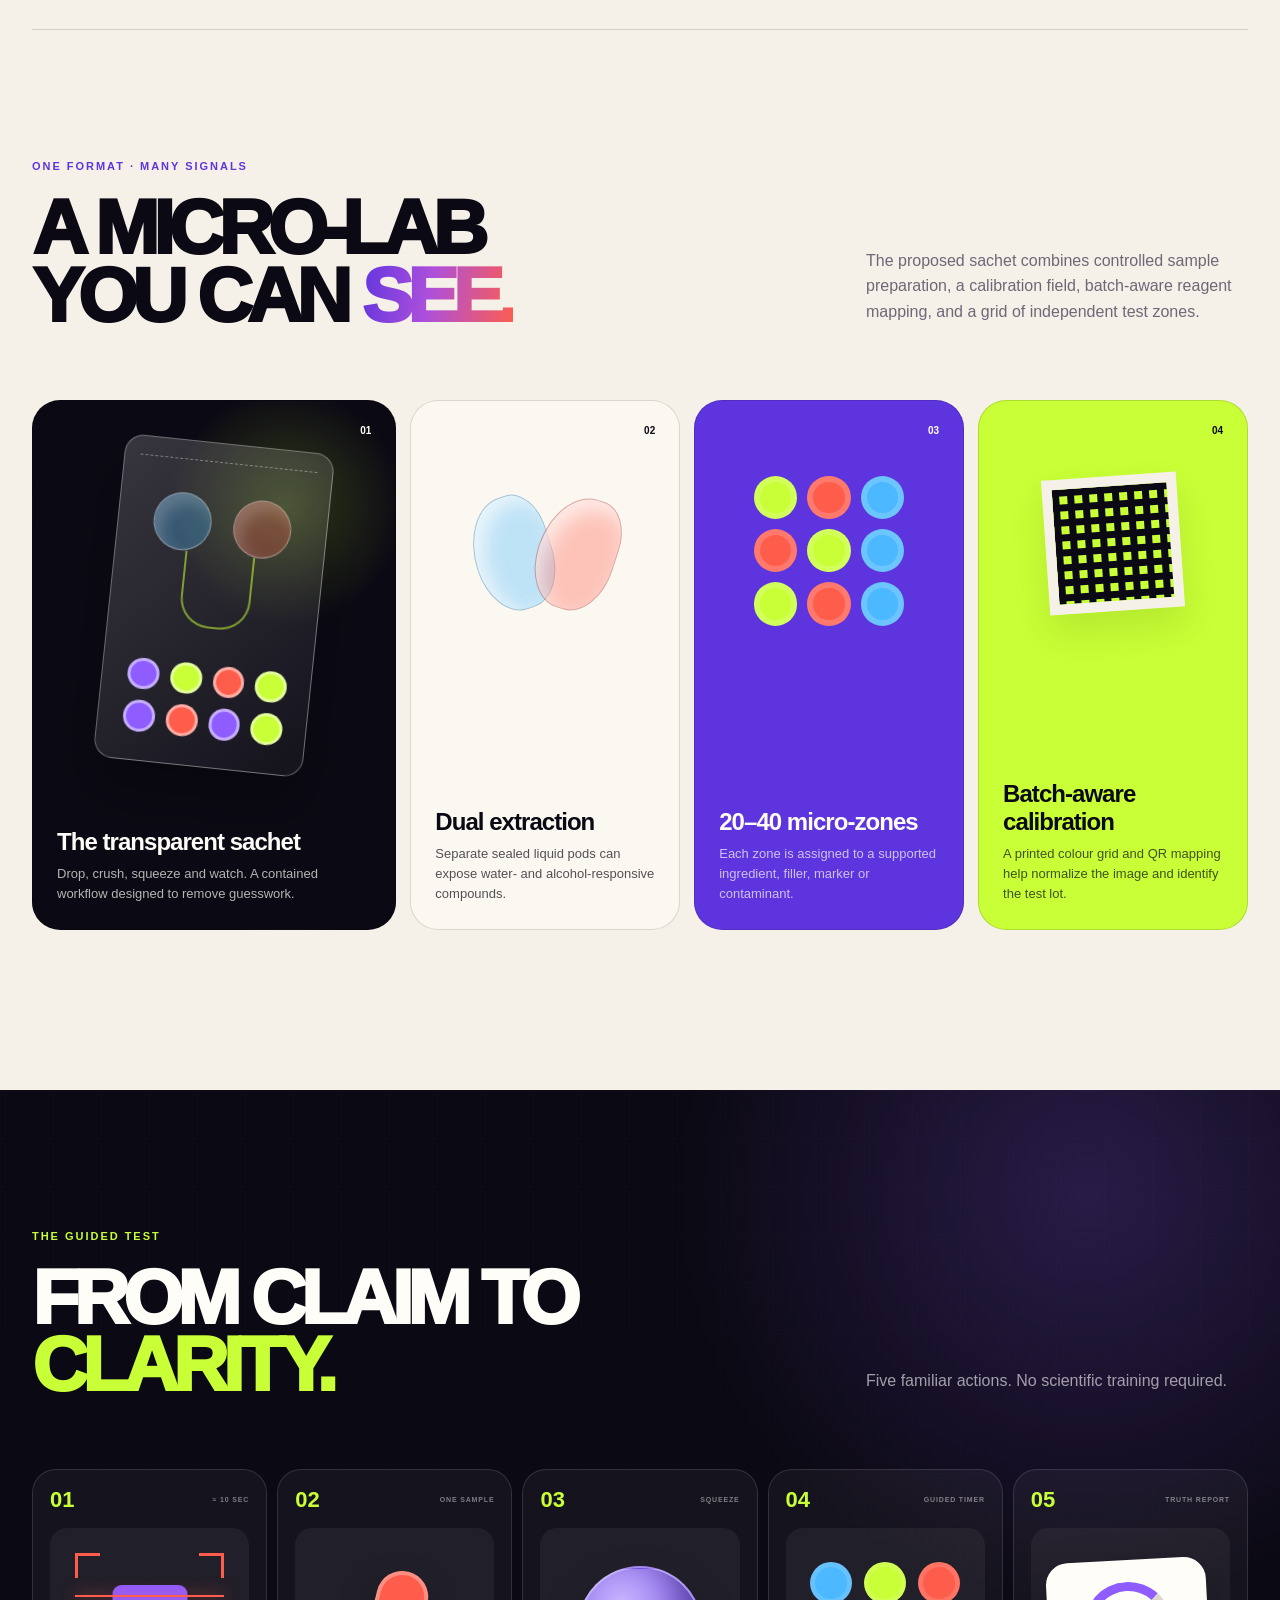
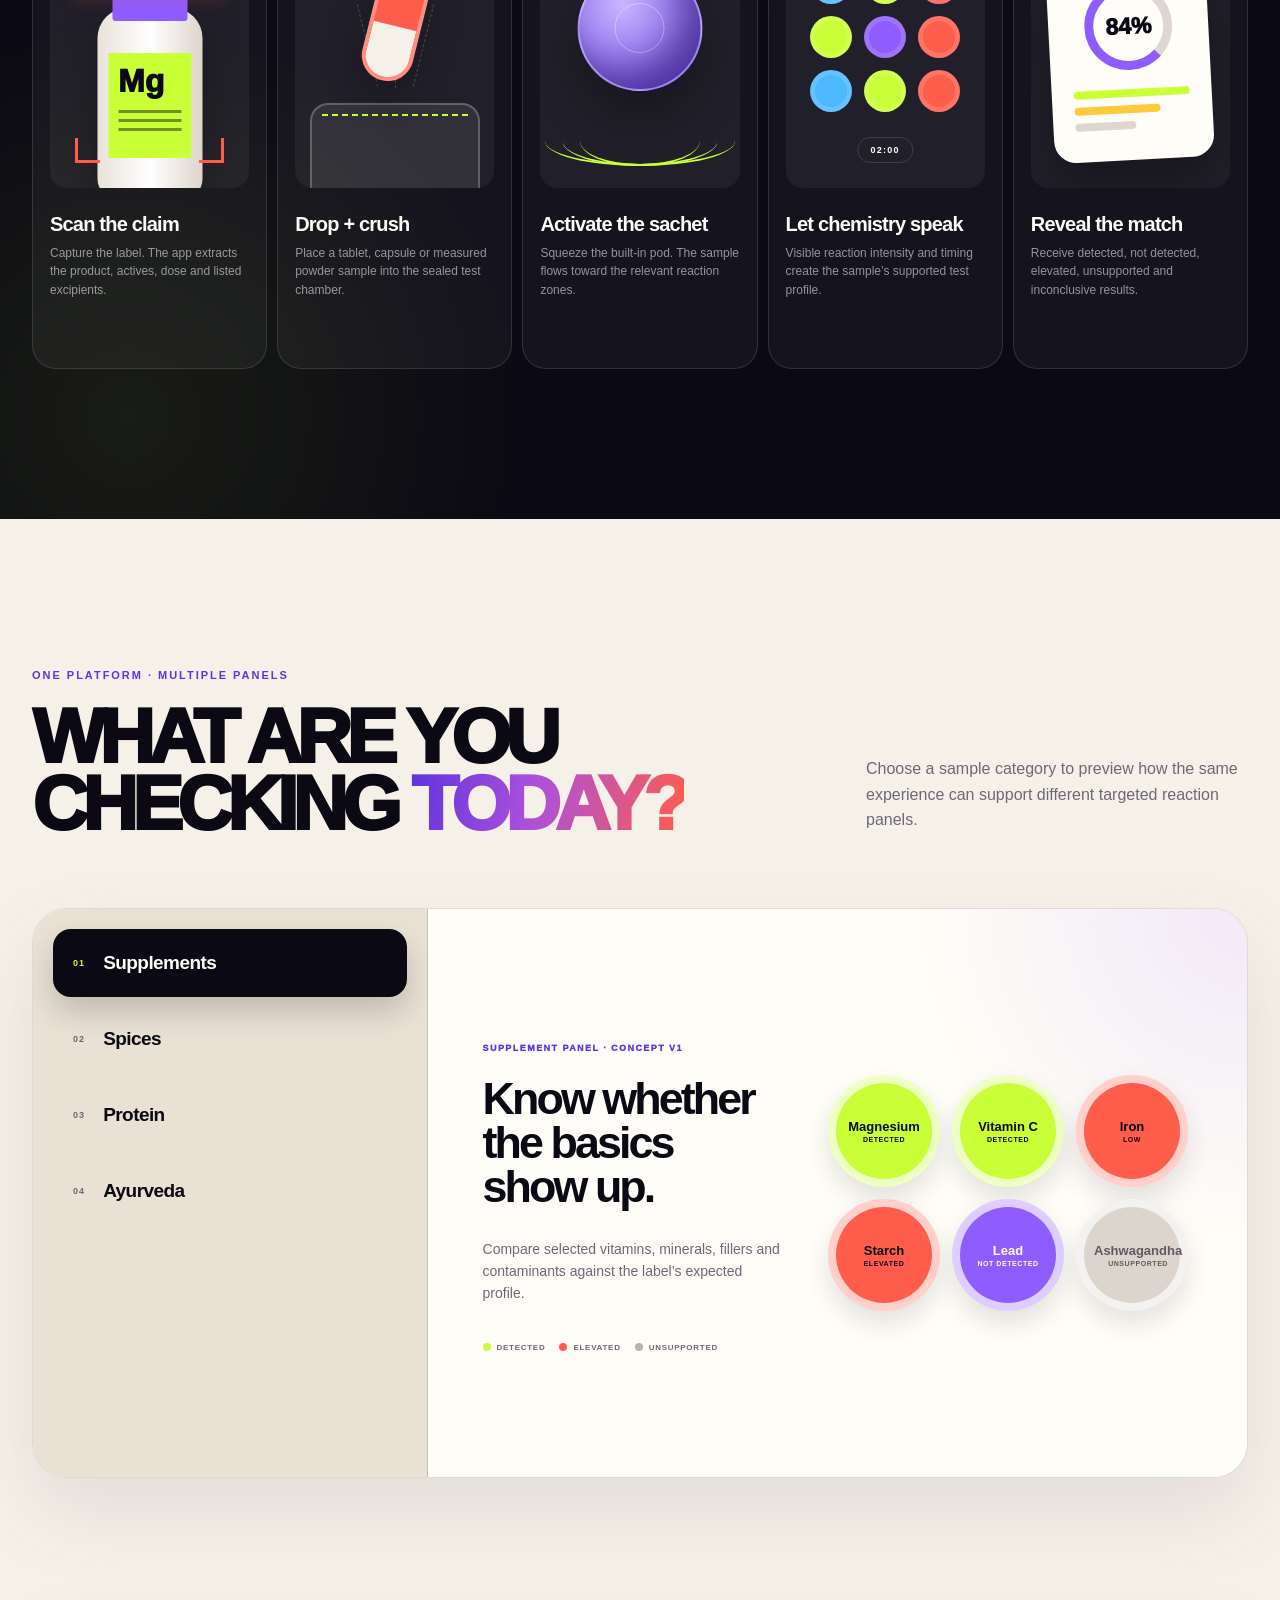
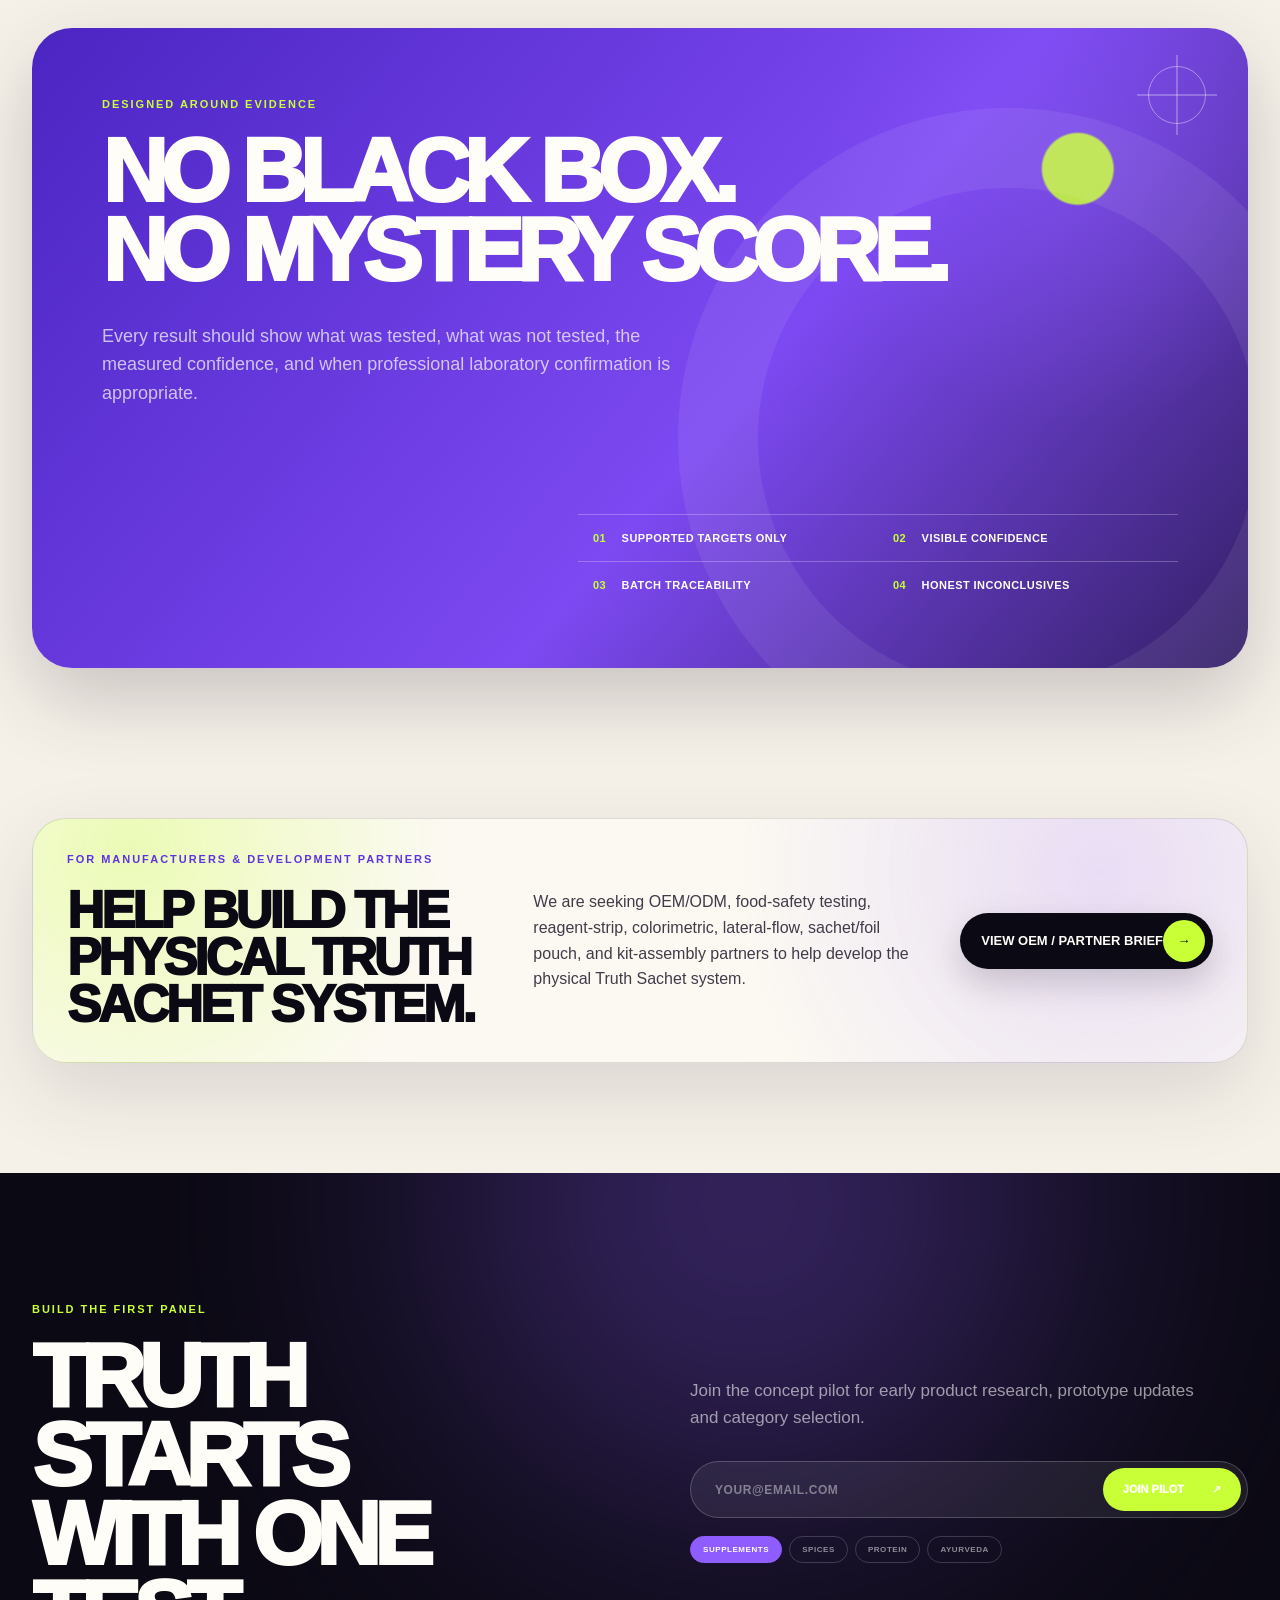
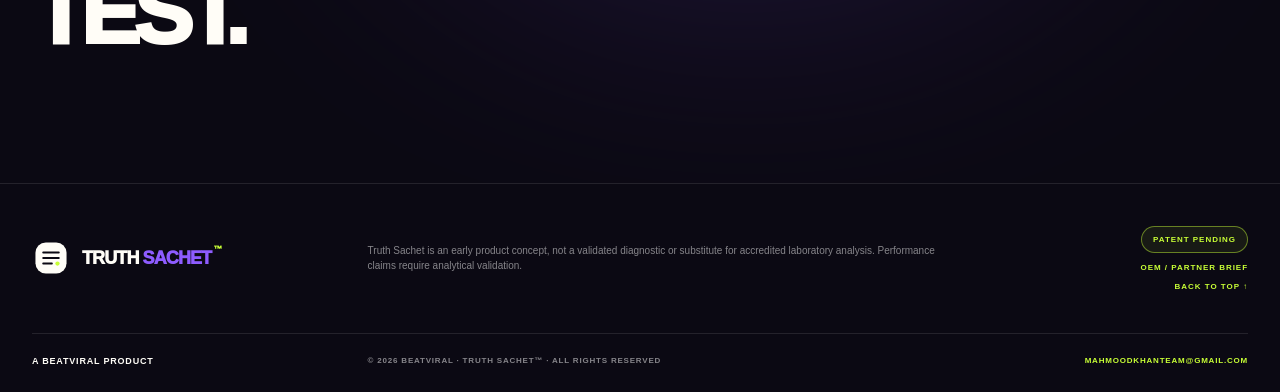
==== commit 5f944270: "Add OEM partner brief page" ====
--- a/index.html
+++ b/index.html
@@ -9,7 +9,7 @@
     />
     <meta name="theme-color" content="#0b0913" />
     <title>Truth Sachet — A Truth Revolution for the Supplement Industry</title>
-    <link rel="stylesheet" href="styles.css?v=20260709-5" />
+    <link rel="stylesheet" href="styles.css?v=20260710-1" />
   </head>
   <body>
     <div class="noise" aria-hidden="true"></div>
@@ -36,6 +36,7 @@
         <a href="#system">The system</a>
         <a href="#workflow">How it works</a>
         <a href="#applications">Applications</a>
+        <a href="partner-brief/">OEM / Partner Brief</a>
         <a class="nav-cta" href="#pilot">Join the pilot <span>↗</span></a>
       </nav>
     </header>
@@ -364,6 +365,24 @@
         </div>
       </section>
 
+      <section class="partner-home section-shell reveal" id="partners">
+        <div class="partner-home-card">
+          <div>
+            <p class="kicker">FOR MANUFACTURERS & DEVELOPMENT PARTNERS</p>
+            <h2>HELP BUILD THE PHYSICAL TRUTH SACHET SYSTEM.</h2>
+          </div>
+          <p>
+            We are seeking OEM/ODM, food-safety testing, reagent-strip, colorimetric,
+            lateral-flow, sachet/foil pouch, and kit-assembly partners to help develop the
+            physical Truth Sachet system.
+          </p>
+          <a class="button button-primary" href="partner-brief/">
+            View OEM / Partner Brief
+            <span class="button-icon">→</span>
+          </a>
+        </div>
+      </section>
+
       <section class="pilot" id="pilot">
         <div class="pilot-glow"></div>
         <div class="section-shell pilot-inner reveal">
@@ -408,6 +427,7 @@
         </p>
         <div class="footer-meta">
           <span class="patent-badge">PATENT PENDING</span>
+          <a href="partner-brief/">OEM / PARTNER BRIEF</a>
           <a href="#top">BACK TO TOP ↑</a>
         </div>
       </div>
--- a/styles.css
+++ b/styles.css
@@ -332,7 +332,9 @@
   justify-content: space-between;
   min-width: 210px;
   padding: 7px 8px 7px 21px;
+  border: 0;
   border-radius: 999px;
+  cursor: pointer;
   font-size: 13px;
   font-weight: 900;
   text-transform: uppercase;
@@ -342,6 +344,17 @@
   color: var(--white);
   background: var(--ink);
   box-shadow: 0 14px 35px rgba(11, 9, 19, 0.18);
+}
+
+.button-secondary {
+  border: 1px solid rgba(11, 9, 19, 0.18);
+  color: var(--ink);
+  background: rgba(255, 253, 247, 0.74);
+}
+
+.button-secondary .button-icon {
+  color: var(--white);
+  background: var(--violet);
 }
 
 .button-icon {
@@ -2524,6 +2537,651 @@
   }
 }
 
+.partner-home {
+  padding: 0 0 110px;
+}
+
+.partner-home-card {
+  display: grid;
+  grid-template-columns: 1.1fr 1fr auto;
+  align-items: center;
+  gap: 32px;
+  padding: 34px;
+  border: 1px solid rgba(11, 9, 19, 0.12);
+  border-radius: 34px;
+  background:
+    radial-gradient(circle at 8% 12%, rgba(200, 255, 54, 0.32), transparent 28%),
+    radial-gradient(circle at 88% 22%, rgba(142, 92, 255, 0.18), transparent 34%),
+    rgba(255, 253, 247, 0.66);
+  box-shadow: 0 28px 80px rgba(18, 11, 42, 0.12);
+}
+
+.partner-home-card h2 {
+  max-width: 520px;
+  margin: 10px 0 0;
+  font-size: clamp(34px, 4vw, 58px);
+  font-weight: 950;
+  letter-spacing: -0.06em;
+  line-height: 0.92;
+}
+
+.partner-home-card > p {
+  margin: 0;
+  color: #403b49;
+  font-family: "Helvetica Neue", Arial, sans-serif;
+  font-size: 16px;
+  line-height: 1.6;
+}
+
+.partner-page {
+  background:
+    radial-gradient(circle at 92% 8%, rgba(142, 92, 255, 0.2), transparent 34%),
+    radial-gradient(circle at 8% 26%, rgba(200, 255, 54, 0.16), transparent 26%),
+    var(--paper);
+}
+
+.partner-main {
+  padding-bottom: 105px;
+}
+
+.partner-hero {
+  padding: 50px 0 95px;
+}
+
+.partner-note {
+  margin-bottom: 42px;
+  padding: 15px 18px;
+  border: 1px solid rgba(11, 9, 19, 0.13);
+  border-radius: 18px;
+  color: #3d3846;
+  background: rgba(255, 253, 247, 0.7);
+  font-family: "Helvetica Neue", Arial, sans-serif;
+  font-size: 14px;
+  line-height: 1.55;
+}
+
+.partner-note a {
+  color: var(--violet-dark);
+  font-weight: 800;
+  text-decoration: underline;
+  text-underline-offset: 3px;
+}
+
+.partner-hero-grid {
+  display: grid;
+  grid-template-columns: minmax(0, 1.08fr) minmax(360px, 0.72fr);
+  align-items: center;
+  gap: 60px;
+}
+
+.partner-hero-copy h1 {
+  max-width: 980px;
+  margin: 14px 0 24px;
+  font-size: clamp(50px, 7vw, 112px);
+  font-weight: 950;
+  letter-spacing: -0.08em;
+  line-height: 0.87;
+  text-transform: uppercase;
+}
+
+.partner-subheading {
+  max-width: 760px;
+  margin: 0 0 18px;
+  color: var(--violet-dark);
+  font-size: clamp(22px, 2.4vw, 36px);
+  font-weight: 950;
+  letter-spacing: -0.045em;
+  line-height: 1.05;
+}
+
+.partner-hero-copy > p:not(.kicker):not(.partner-subheading):not(.copy-status) {
+  max-width: 760px;
+  margin: 0 0 30px;
+  color: #403b49;
+  font-family: "Helvetica Neue", Arial, sans-serif;
+  font-size: clamp(16px, 1.35vw, 20px);
+  line-height: 1.62;
+}
+
+.copy-status {
+  min-height: 20px;
+  margin: 14px 0 0;
+  color: var(--violet-dark);
+  font-size: 11px;
+  font-weight: 900;
+  letter-spacing: 0.12em;
+  text-transform: uppercase;
+}
+
+.partner-hero-panel {
+  position: relative;
+  padding: 22px;
+  overflow: hidden;
+  border: 1px solid rgba(255, 253, 247, 0.18);
+  border-radius: 36px;
+  color: var(--white);
+  background:
+    radial-gradient(circle at 88% 18%, rgba(200, 255, 54, 0.45), transparent 24%),
+    radial-gradient(circle at 12% 84%, rgba(142, 92, 255, 0.5), transparent 34%),
+    var(--ink);
+  box-shadow: 0 32px 90px rgba(11, 9, 19, 0.24);
+}
+
+.partner-panel-top {
+  display: flex;
+  justify-content: space-between;
+  gap: 20px;
+  margin-bottom: 60px;
+  color: rgba(255, 253, 247, 0.62);
+  font-size: 10px;
+  font-weight: 950;
+  letter-spacing: 0.16em;
+  text-transform: uppercase;
+}
+
+.partner-panel-card {
+  padding: 26px;
+  border: 1px solid rgba(255, 253, 247, 0.15);
+  border-radius: 28px;
+  background: rgba(255, 253, 247, 0.08);
+  backdrop-filter: blur(14px);
+}
+
+.partner-panel-card strong {
+  display: block;
+  margin-bottom: 18px;
+  color: var(--lime);
+  font-size: 16px;
+  font-weight: 950;
+  letter-spacing: -0.02em;
+  text-transform: uppercase;
+}
+
+.partner-panel-card ul,
+.signal-group-grid ul {
+  padding: 0;
+  margin: 0;
+  list-style: none;
+}
+
+.partner-panel-card li,
+.signal-group-grid li {
+  position: relative;
+  padding-left: 20px;
+  margin-top: 12px;
+  font-family: "Helvetica Neue", Arial, sans-serif;
+  line-height: 1.45;
+}
+
+.partner-panel-card li::before,
+.signal-group-grid li::before {
+  position: absolute;
+  top: 0.62em;
+  left: 0;
+  width: 7px;
+  height: 7px;
+  content: "";
+  border-radius: 50%;
+  background: var(--lime);
+}
+
+.partner-mini-grid {
+  display: grid;
+  grid-template-columns: repeat(4, 1fr);
+  gap: 10px;
+  margin-top: 16px;
+}
+
+.partner-mini-grid span {
+  padding: 12px 8px;
+  border: 1px solid rgba(255, 253, 247, 0.16);
+  border-radius: 16px;
+  background: rgba(255, 253, 247, 0.07);
+  font-size: 10px;
+  font-weight: 950;
+  letter-spacing: 0.1em;
+  text-align: center;
+  text-transform: uppercase;
+}
+
+.partner-section {
+  padding: 88px 0;
+}
+
+.partner-section.dark {
+  padding: 96px 0;
+  color: var(--white);
+  background: var(--ink);
+}
+
+.partner-section-head {
+  display: grid;
+  grid-template-columns: 92px minmax(0, 1fr);
+  align-items: start;
+  gap: 32px;
+  margin-bottom: 34px;
+}
+
+.partner-section-head h2 {
+  max-width: 920px;
+  margin: 10px 0 0;
+  font-size: clamp(36px, 5vw, 74px);
+  font-weight: 950;
+  letter-spacing: -0.07em;
+  line-height: 0.94;
+  text-transform: uppercase;
+}
+
+.partner-section.dark .section-number,
+.partner-section.dark .kicker {
+  color: rgba(255, 253, 247, 0.56);
+}
+
+.partner-two-col {
+  display: grid;
+  grid-template-columns: 1fr 0.88fr;
+  gap: 34px;
+  align-items: stretch;
+}
+
+.partner-two-col > p,
+.partner-section-copy {
+  margin: 0;
+  color: #403b49;
+  font-family: "Helvetica Neue", Arial, sans-serif;
+  font-size: clamp(17px, 1.5vw, 22px);
+  line-height: 1.62;
+}
+
+.partner-section-copy {
+  max-width: 840px;
+  margin-bottom: 28px;
+}
+
+.partner-warning {
+  display: grid;
+  gap: 12px;
+  padding: 26px;
+  border: 1px solid rgba(255, 93, 76, 0.22);
+  border-radius: 28px;
+  background: rgba(255, 253, 247, 0.68);
+}
+
+.partner-warning strong {
+  color: var(--coral);
+  font-size: 12px;
+  font-weight: 950;
+  letter-spacing: 0.14em;
+  text-transform: uppercase;
+}
+
+.partner-warning span {
+  font-family: "Helvetica Neue", Arial, sans-serif;
+  line-height: 1.55;
+}
+
+.partner-card-grid {
+  display: grid;
+  grid-template-columns: repeat(auto-fit, minmax(230px, 1fr));
+  gap: 16px;
+}
+
+.partner-card-grid article {
+  min-height: 150px;
+  padding: 24px;
+  border: 1px solid rgba(11, 9, 19, 0.11);
+  border-radius: 26px;
+  background: rgba(255, 253, 247, 0.64);
+  box-shadow: 0 18px 45px rgba(18, 11, 42, 0.07);
+}
+
+.partner-card-grid.compact article {
+  display: flex;
+  align-items: center;
+  min-height: 92px;
+  font-size: 15px;
+  font-weight: 950;
+  letter-spacing: -0.01em;
+  text-transform: uppercase;
+}
+
+.partner-card-grid article > span {
+  display: grid;
+  width: 34px;
+  height: 34px;
+  margin-bottom: 24px;
+  border-radius: 50%;
+  color: var(--white);
+  background: var(--ink);
+  font-size: 12px;
+  font-weight: 950;
+  place-items: center;
+}
+
+.partner-card-grid h3,
+.signal-group-grid h3 {
+  margin: 0 0 14px;
+  font-size: 21px;
+  font-weight: 950;
+  letter-spacing: -0.04em;
+  line-height: 1;
+  text-transform: uppercase;
+}
+
+.partner-card-grid p {
+  margin: 0;
+  color: #514c5a;
+  font-family: "Helvetica Neue", Arial, sans-serif;
+  line-height: 1.55;
+}
+
+.signal-group-grid {
+  display: grid;
+  grid-template-columns: repeat(2, minmax(0, 1fr));
+  gap: 18px;
+}
+
+.signal-group-grid article {
+  padding: 28px;
+  border: 1px solid rgba(255, 253, 247, 0.12);
+  border-radius: 28px;
+  background: rgba(255, 253, 247, 0.07);
+}
+
+.signal-group-grid li {
+  color: rgba(255, 253, 247, 0.72);
+  font-size: 14px;
+}
+
+.flow-grid {
+  display: grid;
+  grid-template-columns: repeat(6, 1fr);
+  gap: 12px;
+}
+
+.flow-grid article {
+  display: flex;
+  min-height: 180px;
+  padding: 18px;
+  border: 1px solid rgba(11, 9, 19, 0.11);
+  border-radius: 24px;
+  background: rgba(255, 253, 247, 0.62);
+  flex-direction: column;
+  justify-content: space-between;
+}
+
+.flow-grid b {
+  display: grid;
+  width: 34px;
+  height: 34px;
+  border-radius: 50%;
+  color: var(--ink);
+  background: var(--lime);
+  place-items: center;
+}
+
+.flow-grid span {
+  font-family: "Helvetica Neue", Arial, sans-serif;
+  font-size: 14px;
+  line-height: 1.45;
+}
+
+.result-language,
+.partner-capability-tags {
+  display: flex;
+  flex-wrap: wrap;
+  gap: 10px;
+  margin-top: 24px;
+}
+
+.result-language span,
+.partner-capability-tags span {
+  padding: 11px 13px;
+  border: 1px solid rgba(11, 9, 19, 0.12);
+  border-radius: 999px;
+  background: rgba(255, 253, 247, 0.66);
+  font-size: 10px;
+  font-weight: 950;
+  letter-spacing: 0.1em;
+  text-transform: uppercase;
+}
+
+.checklist-grid,
+.question-list {
+  display: grid;
+  grid-template-columns: repeat(3, minmax(0, 1fr));
+  gap: 12px;
+}
+
+.checklist-grid span,
+.question-list span {
+  position: relative;
+  min-height: 74px;
+  padding: 18px 18px 18px 44px;
+  border: 1px solid rgba(11, 9, 19, 0.11);
+  border-radius: 22px;
+  background: rgba(255, 253, 247, 0.62);
+  font-family: "Helvetica Neue", Arial, sans-serif;
+  font-size: 14px;
+  line-height: 1.45;
+}
+
+.checklist-grid span::before,
+.question-list span::before {
+  position: absolute;
+  top: 20px;
+  left: 18px;
+  content: "✓";
+  color: var(--violet-dark);
+  font-family: "Arial Narrow", "Roboto Condensed", "Helvetica Neue", Arial, sans-serif;
+  font-weight: 950;
+}
+
+.question-list span::before {
+  content: "?";
+}
+
+.key-question {
+  padding: clamp(28px, 5vw, 58px);
+  border: 1px solid rgba(11, 9, 19, 0.12);
+  border-radius: 38px;
+  background:
+    radial-gradient(circle at 5% 8%, rgba(200, 255, 54, 0.34), transparent 24%),
+    linear-gradient(135deg, rgba(255, 253, 247, 0.88), rgba(233, 225, 212, 0.72));
+  box-shadow: 0 30px 85px rgba(18, 11, 42, 0.11);
+}
+
+.key-question h2 {
+  max-width: 1120px;
+  margin: 14px 0 22px;
+  font-size: clamp(32px, 4.5vw, 66px);
+  font-weight: 950;
+  letter-spacing: -0.07em;
+  line-height: 0.96;
+  text-transform: uppercase;
+}
+
+.key-question p {
+  max-width: 760px;
+  margin: 0;
+  color: #403b49;
+  font-family: "Helvetica Neue", Arial, sans-serif;
+  font-size: 18px;
+  line-height: 1.55;
+}
+
+.brief-box {
+  position: relative;
+  overflow: hidden;
+  border: 1px solid rgba(11, 9, 19, 0.12);
+  border-radius: 30px;
+  background: var(--ink);
+  box-shadow: 0 28px 80px rgba(11, 9, 19, 0.18);
+}
+
+.copy-brief-button {
+  position: absolute;
+  z-index: 2;
+  top: 18px;
+  right: 18px;
+  padding: 11px 15px;
+  border: 0;
+  border-radius: 999px;
+  color: var(--ink);
+  background: var(--lime);
+  cursor: pointer;
+  font-size: 10px;
+  font-weight: 950;
+  letter-spacing: 0.12em;
+  text-transform: uppercase;
+}
+
+.copy-brief-button.copied {
+  color: var(--white);
+  background: var(--violet);
+}
+
+.brief-box pre {
+  max-height: 720px;
+  padding: 34px;
+  padding-top: 72px;
+  margin: 0;
+  overflow: auto;
+  color: rgba(255, 253, 247, 0.88);
+  font-family: "SFMono-Regular", Consolas, "Liberation Mono", monospace;
+  font-size: 13px;
+  line-height: 1.6;
+  white-space: pre-wrap;
+}
+
+.partner-contact {
+  display: grid;
+  grid-template-columns: minmax(0, 1fr) auto;
+  align-items: center;
+  gap: 32px;
+  margin-top: 70px;
+  padding: clamp(32px, 5vw, 58px);
+  border-radius: 38px;
+  color: var(--white);
+  background:
+    radial-gradient(circle at 88% 14%, rgba(200, 255, 54, 0.32), transparent 26%),
+    radial-gradient(circle at 10% 86%, rgba(142, 92, 255, 0.38), transparent 34%),
+    var(--ink);
+}
+
+.partner-contact h2 {
+  max-width: 720px;
+  margin: 10px 0 18px;
+  font-size: clamp(36px, 5vw, 72px);
+  font-weight: 950;
+  letter-spacing: -0.07em;
+  line-height: 0.94;
+  text-transform: uppercase;
+}
+
+.partner-contact p:not(.kicker) {
+  max-width: 780px;
+  margin: 0;
+  color: rgba(255, 253, 247, 0.68);
+  font-family: "Helvetica Neue", Arial, sans-serif;
+  font-size: 17px;
+  line-height: 1.6;
+}
+
+@media (max-width: 1320px) {
+  .main-nav {
+    gap: 22px;
+  }
+
+  .nav-cta {
+    gap: 16px;
+  }
+}
+
+@media (max-width: 1100px) {
+  .partner-home-card,
+  .partner-hero-grid,
+  .partner-two-col,
+  .partner-contact {
+    grid-template-columns: 1fr;
+  }
+
+  .partner-home-card {
+    align-items: start;
+  }
+
+  .partner-home-card .button,
+  .partner-contact .button {
+    width: fit-content;
+  }
+
+  .flow-grid {
+    grid-template-columns: repeat(3, 1fr);
+  }
+}
+
+@media (max-width: 900px) {
+  .partner-hero {
+    padding-top: 34px;
+  }
+
+  .partner-section,
+  .partner-section.dark {
+    padding: 68px 0;
+  }
+
+  .partner-section-head {
+    grid-template-columns: 1fr;
+    gap: 12px;
+  }
+
+  .signal-group-grid,
+  .checklist-grid,
+  .question-list {
+    grid-template-columns: 1fr;
+  }
+}
+
+@media (max-width: 620px) {
+  .partner-home {
+    padding-bottom: 72px;
+  }
+
+  .partner-home-card,
+  .partner-contact,
+  .key-question {
+    border-radius: 28px;
+  }
+
+  .partner-hero-copy h1 {
+    font-size: clamp(46px, 15vw, 72px);
+  }
+
+  .partner-hero-panel {
+    border-radius: 28px;
+  }
+
+  .partner-mini-grid,
+  .flow-grid {
+    grid-template-columns: 1fr 1fr;
+  }
+
+  .hero-actions {
+    align-items: stretch;
+    flex-direction: column;
+  }
+
+  .hero-actions .button {
+    width: 100%;
+  }
+
+  .brief-box pre {
+    padding: 26px;
+    padding-top: 70px;
+    font-size: 12px;
+  }
+}
+
 @media (prefers-reduced-motion: reduce) {
   *,
   *::before,
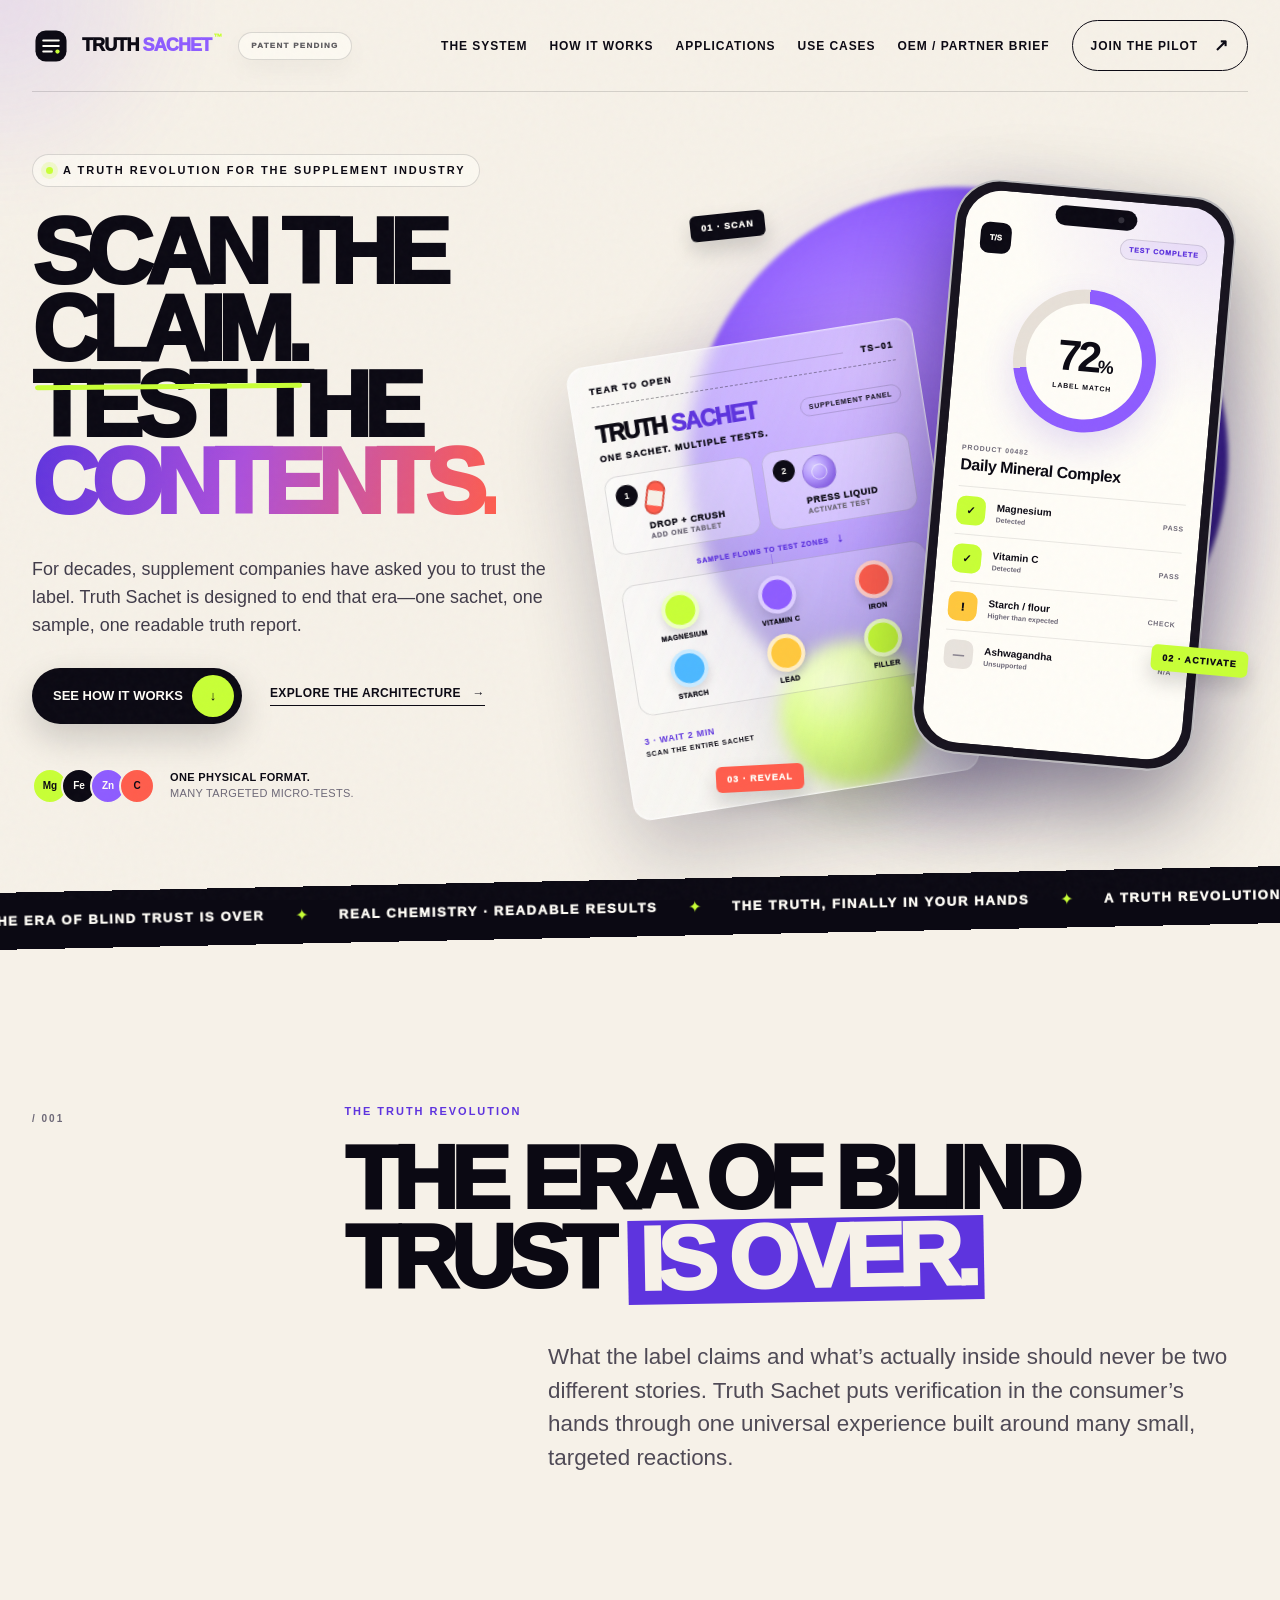
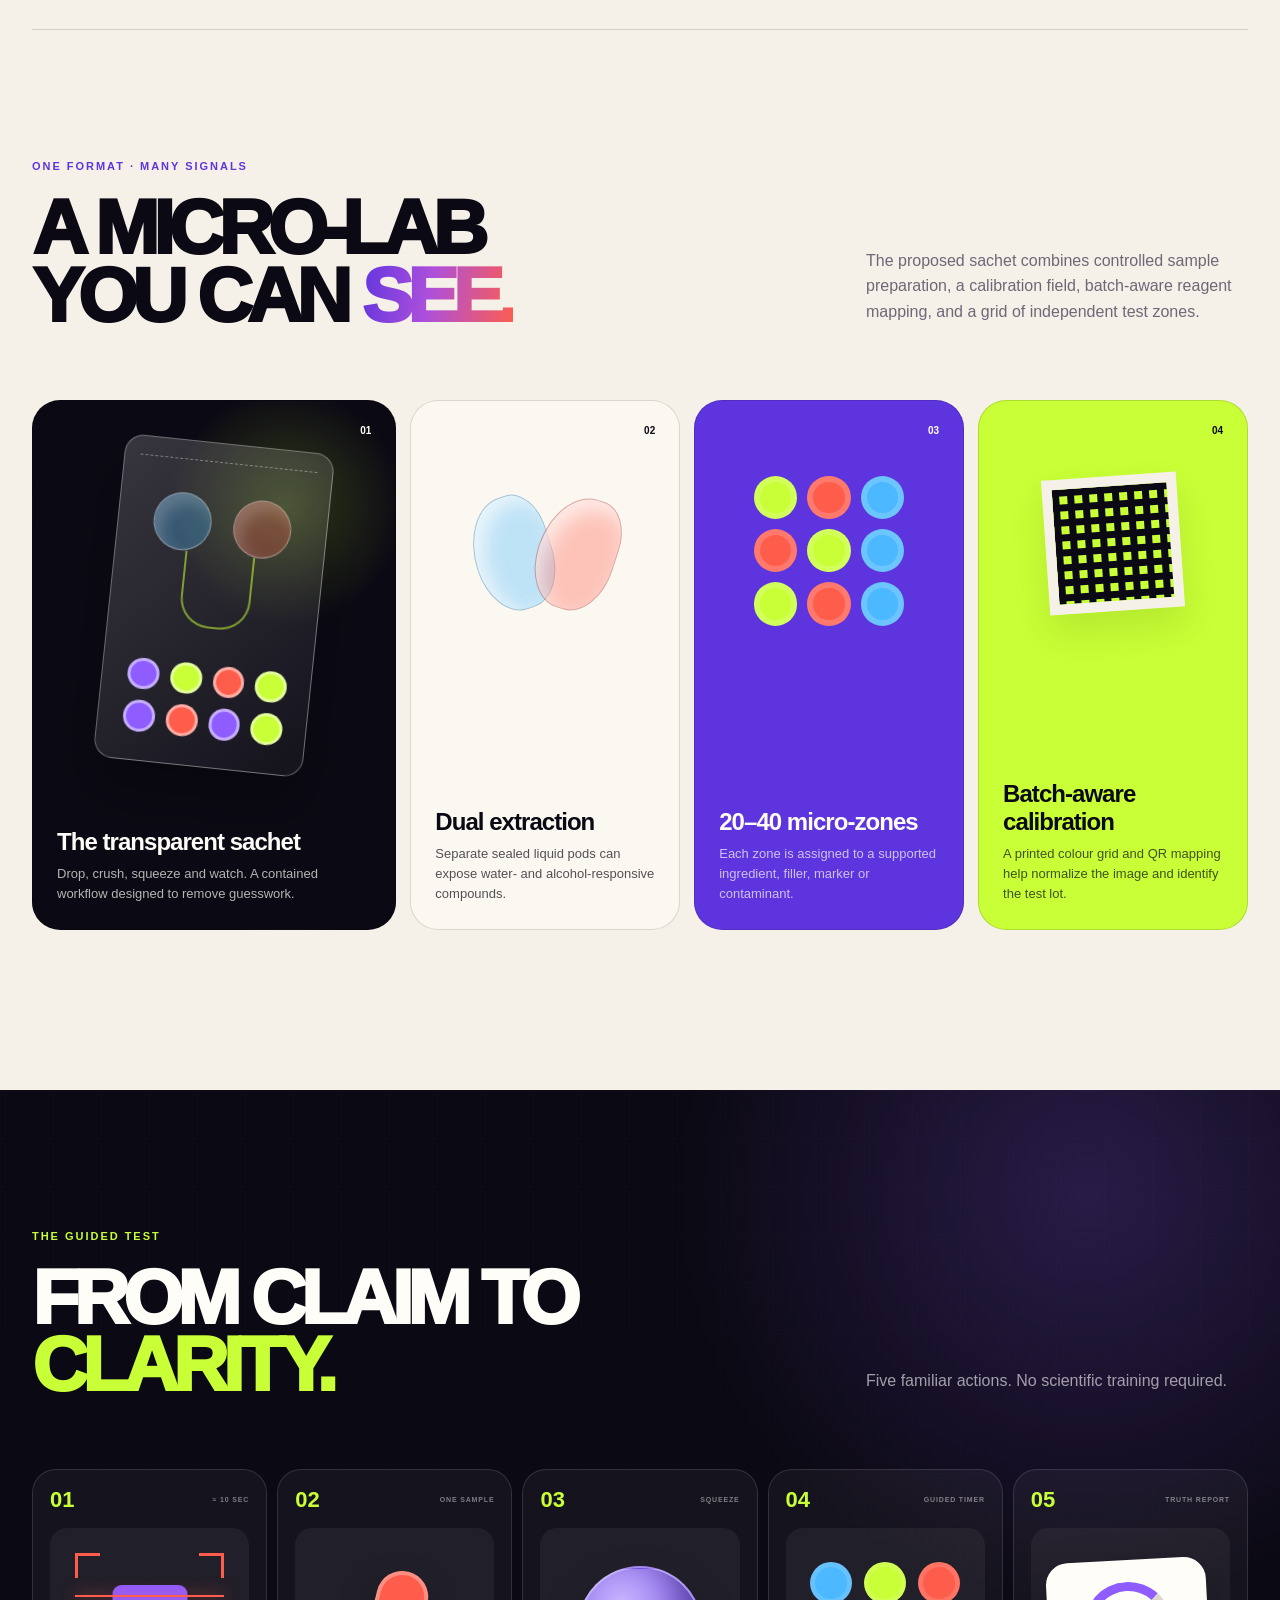
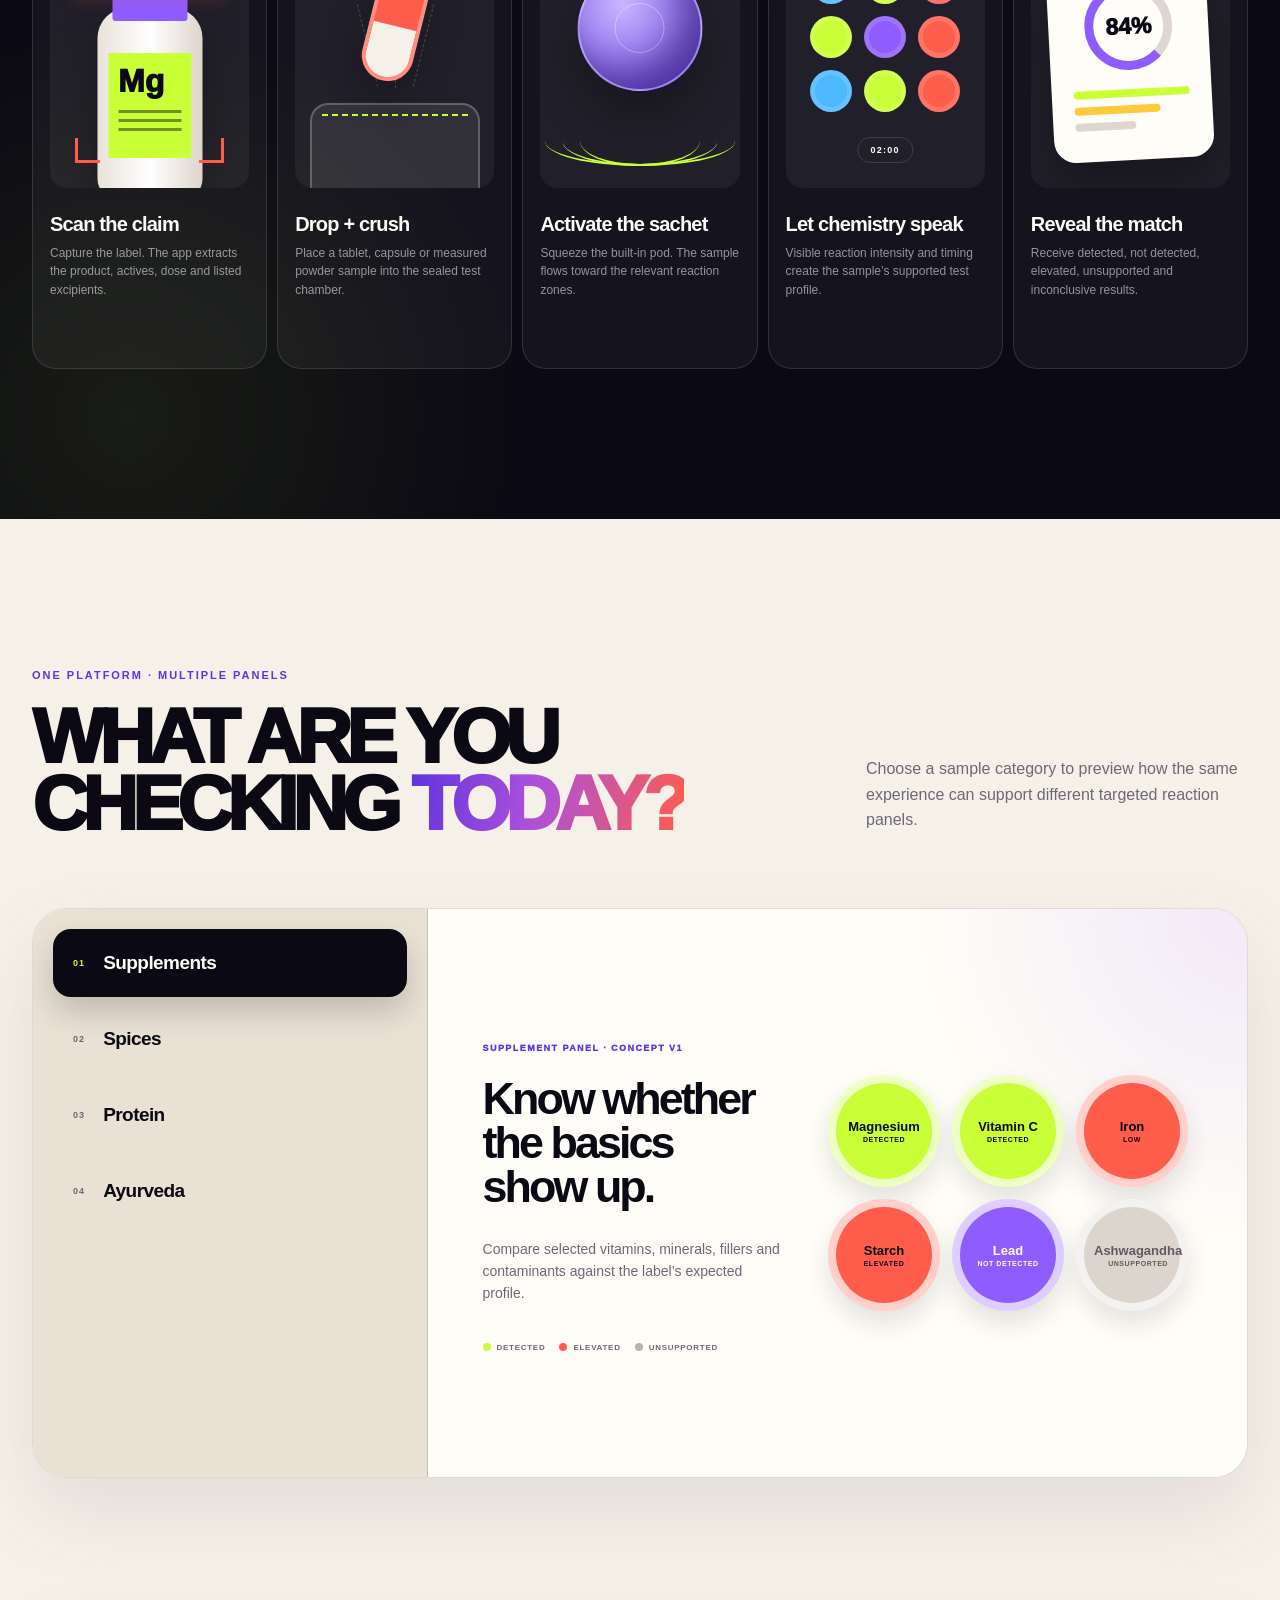
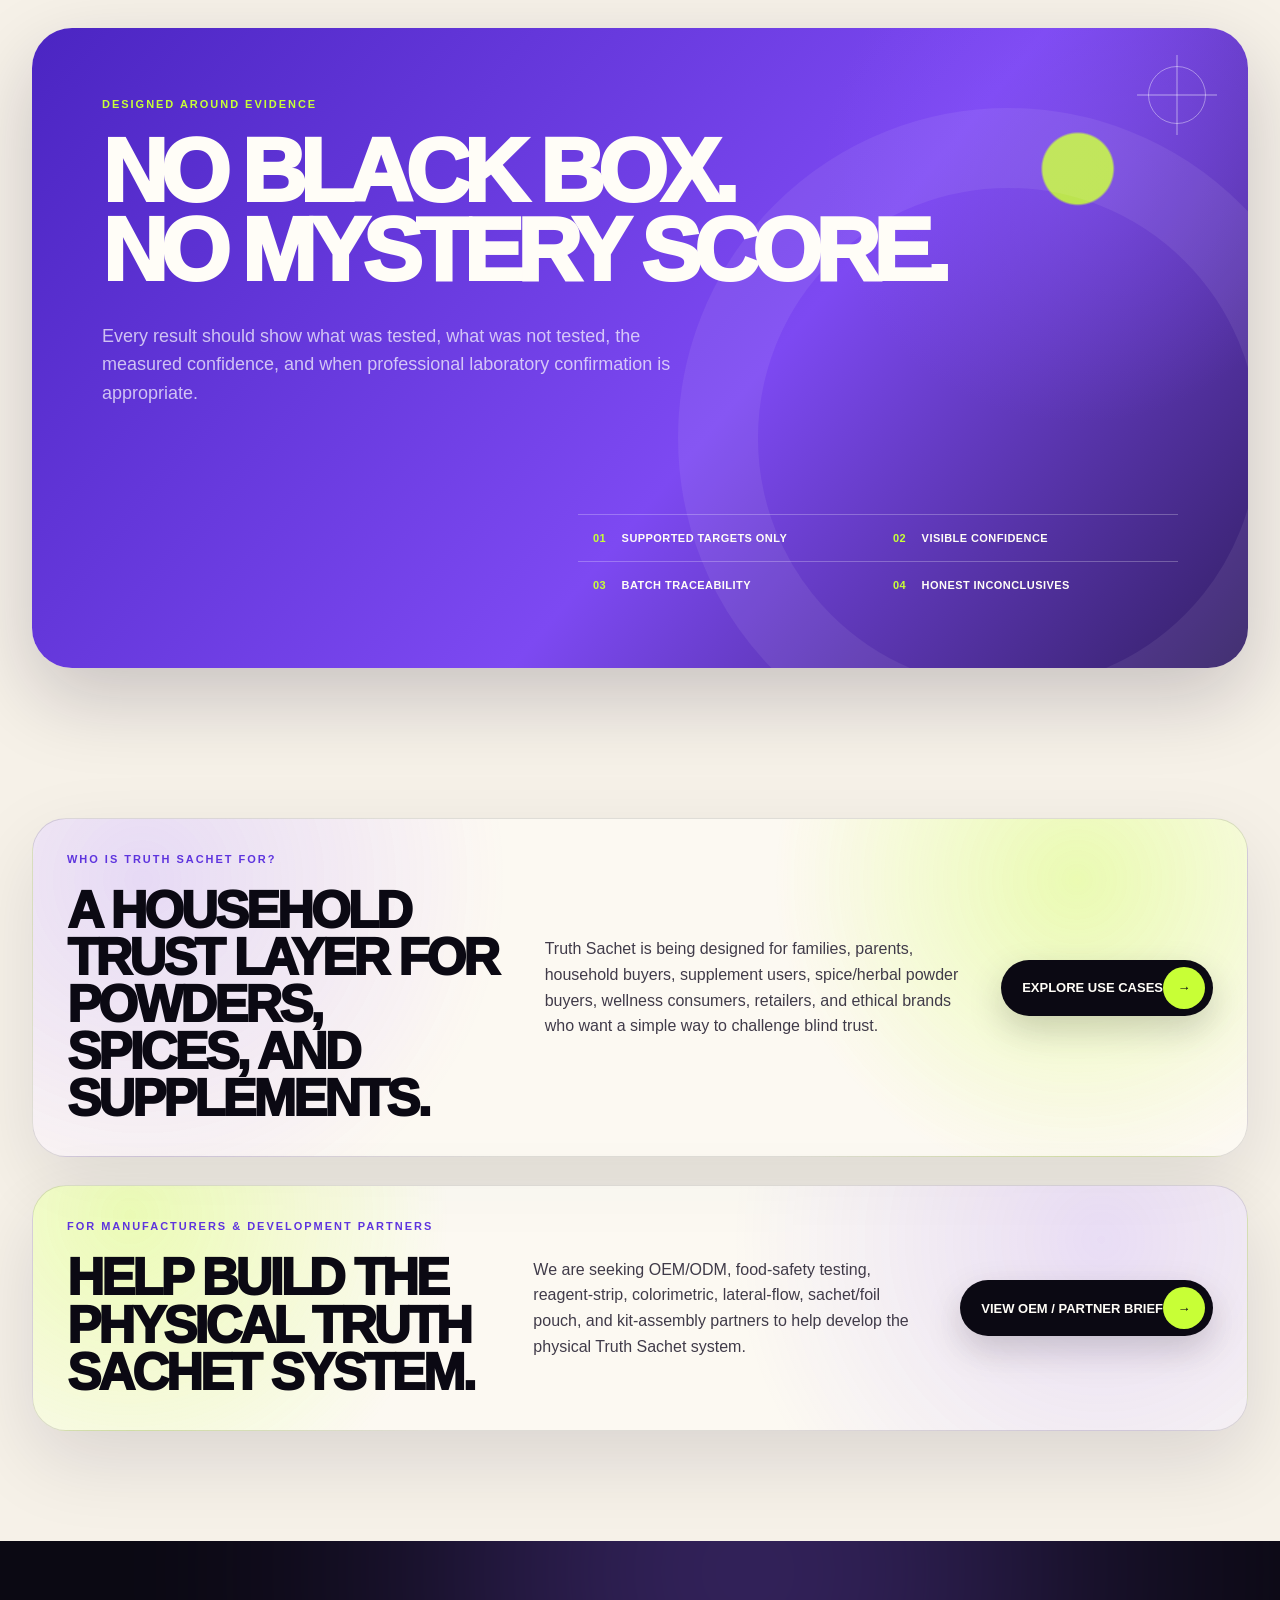
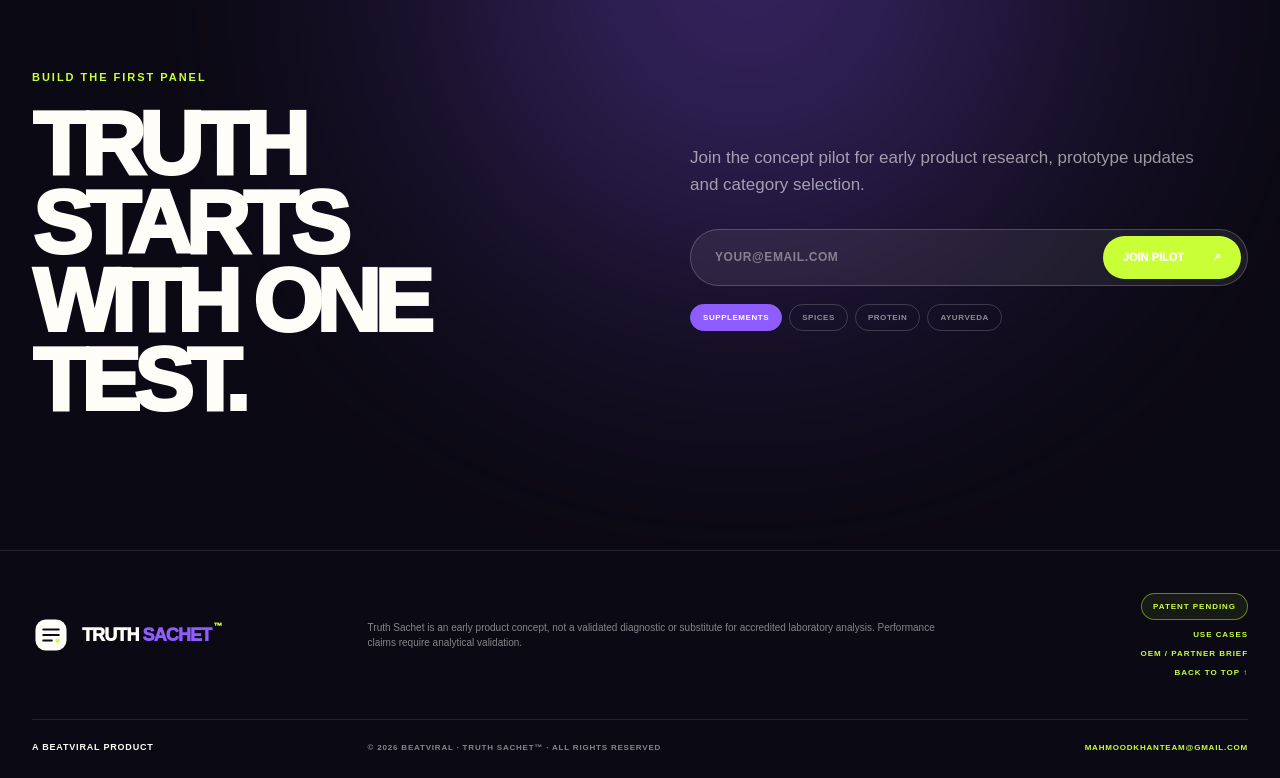
==== commit 43df66a7: "Add use cases household trust page" ====
--- a/index.html
+++ b/index.html
@@ -9,7 +9,7 @@
     />
     <meta name="theme-color" content="#0b0913" />
     <title>Truth Sachet — A Truth Revolution for the Supplement Industry</title>
-    <link rel="stylesheet" href="styles.css?v=20260710-1" />
+    <link rel="stylesheet" href="styles.css?v=20260710-2" />
   </head>
   <body>
     <div class="noise" aria-hidden="true"></div>
@@ -36,6 +36,7 @@
         <a href="#system">The system</a>
         <a href="#workflow">How it works</a>
         <a href="#applications">Applications</a>
+        <a href="use-cases/">Use Cases</a>
         <a href="partner-brief/">OEM / Partner Brief</a>
         <a class="nav-cta" href="#pilot">Join the pilot <span>↗</span></a>
       </nav>
@@ -365,6 +366,24 @@
         </div>
       </section>
 
+      <section class="use-home section-shell reveal" id="use-cases-preview">
+        <div class="use-home-card">
+          <div>
+            <p class="kicker">WHO IS TRUTH SACHET FOR?</p>
+            <h2>A HOUSEHOLD TRUST LAYER FOR POWDERS, SPICES, AND SUPPLEMENTS.</h2>
+          </div>
+          <p>
+            Truth Sachet is being designed for families, parents, household buyers,
+            supplement users, spice/herbal powder buyers, wellness consumers, retailers, and
+            ethical brands who want a simple way to challenge blind trust.
+          </p>
+          <a class="button button-primary" href="use-cases/">
+            Explore Use Cases
+            <span class="button-icon">→</span>
+          </a>
+        </div>
+      </section>
+
       <section class="partner-home section-shell reveal" id="partners">
         <div class="partner-home-card">
           <div>
@@ -427,6 +446,7 @@
         </p>
         <div class="footer-meta">
           <span class="patent-badge">PATENT PENDING</span>
+          <a href="use-cases/">USE CASES</a>
           <a href="partner-brief/">OEM / PARTNER BRIEF</a>
           <a href="#top">BACK TO TOP ↑</a>
         </div>
--- a/styles.css
+++ b/styles.css
@@ -3182,6 +3182,577 @@
   }
 }
 
+.use-home {
+  padding: 0 0 28px;
+}
+
+.use-home-card {
+  display: grid;
+  grid-template-columns: 1.05fr 1fr auto;
+  align-items: center;
+  gap: 32px;
+  padding: 34px;
+  border: 1px solid rgba(11, 9, 19, 0.12);
+  border-radius: 34px;
+  background:
+    radial-gradient(circle at 9% 18%, rgba(142, 92, 255, 0.2), transparent 32%),
+    radial-gradient(circle at 86% 18%, rgba(200, 255, 54, 0.34), transparent 28%),
+    rgba(255, 253, 247, 0.7);
+  box-shadow: 0 28px 80px rgba(18, 11, 42, 0.1);
+}
+
+.use-home-card h2 {
+  max-width: 620px;
+  margin: 10px 0 0;
+  font-size: clamp(34px, 4vw, 58px);
+  font-weight: 950;
+  letter-spacing: -0.06em;
+  line-height: 0.92;
+}
+
+.use-home-card > p {
+  margin: 0;
+  color: #403b49;
+  font-family: "Helvetica Neue", Arial, sans-serif;
+  font-size: 16px;
+  line-height: 1.6;
+}
+
+.use-page {
+  background:
+    radial-gradient(circle at 85% 5%, rgba(200, 255, 54, 0.18), transparent 27%),
+    radial-gradient(circle at 8% 16%, rgba(142, 92, 255, 0.18), transparent 30%),
+    var(--paper);
+}
+
+.use-hero .partner-hero-grid {
+  grid-template-columns: minmax(0, 1.02fr) minmax(360px, 0.78fr);
+}
+
+.use-hero-statement {
+  max-width: 720px;
+  margin: 26px 0 28px;
+  padding: 18px 20px;
+  border-left: 6px solid var(--lime);
+  border-radius: 18px;
+  background: rgba(255, 253, 247, 0.72);
+  box-shadow: 0 18px 45px rgba(18, 11, 42, 0.08);
+  font-size: clamp(20px, 2.2vw, 34px);
+  font-weight: 950;
+  letter-spacing: -0.045em;
+  line-height: 1.05;
+}
+
+.use-trust-note {
+  max-width: 720px;
+  margin: 18px 0 0;
+  color: #5a5364;
+  font-family: "Helvetica Neue", Arial, sans-serif;
+  font-size: 13px;
+  line-height: 1.5;
+}
+
+.use-family-panel {
+  position: relative;
+  min-height: 600px;
+  padding: 26px;
+  overflow: hidden;
+  border: 1px solid rgba(255, 253, 247, 0.18);
+  border-radius: 42px;
+  color: var(--white);
+  background:
+    radial-gradient(circle at 80% 22%, rgba(200, 255, 54, 0.46), transparent 24%),
+    radial-gradient(circle at 16% 78%, rgba(142, 92, 255, 0.6), transparent 32%),
+    var(--ink);
+  box-shadow: 0 35px 95px rgba(11, 9, 19, 0.25);
+}
+
+.use-panel-orb {
+  position: absolute;
+  right: -70px;
+  bottom: -70px;
+  width: 230px;
+  height: 230px;
+  border-radius: 50%;
+  background: var(--lime);
+  filter: blur(2px);
+  opacity: 0.9;
+}
+
+.use-panel-top {
+  position: relative;
+  display: flex;
+  justify-content: space-between;
+  gap: 18px;
+  color: rgba(255, 253, 247, 0.64);
+  font-size: 10px;
+  font-weight: 950;
+  letter-spacing: 0.14em;
+  text-transform: uppercase;
+}
+
+.use-panel-center {
+  position: relative;
+  display: grid;
+  gap: 4px;
+  margin: 128px 0 78px;
+}
+
+.use-panel-center strong {
+  display: block;
+  font-size: clamp(58px, 7vw, 92px);
+  font-weight: 950;
+  letter-spacing: -0.08em;
+  line-height: 0.82;
+  text-transform: uppercase;
+}
+
+.use-panel-list {
+  position: relative;
+  display: flex;
+  flex-wrap: wrap;
+  gap: 10px;
+}
+
+.use-panel-list span {
+  padding: 12px 13px;
+  border: 1px solid rgba(255, 253, 247, 0.16);
+  border-radius: 999px;
+  background: rgba(255, 253, 247, 0.08);
+  font-size: 10px;
+  font-weight: 950;
+  letter-spacing: 0.1em;
+  text-transform: uppercase;
+}
+
+.use-problem-list {
+  display: grid;
+  gap: 10px;
+}
+
+.use-problem-list span {
+  position: relative;
+  padding: 15px 16px 15px 42px;
+  border: 1px solid rgba(11, 9, 19, 0.11);
+  border-radius: 18px;
+  background: rgba(255, 253, 247, 0.64);
+  font-family: "Helvetica Neue", Arial, sans-serif;
+  line-height: 1.45;
+}
+
+.use-problem-list span::before {
+  position: absolute;
+  top: 17px;
+  left: 17px;
+  content: "?";
+  color: var(--coral);
+  font-weight: 950;
+}
+
+.use-highlight-row {
+  display: grid;
+  grid-template-columns: 1fr 1fr;
+  gap: 18px;
+  margin-top: 28px;
+}
+
+.use-highlight-row strong,
+.use-highlight-row span,
+.use-pullquote,
+.dark-pullquote {
+  display: block;
+  padding: 22px;
+  border-radius: 24px;
+  font-size: clamp(20px, 2.4vw, 34px);
+  font-weight: 950;
+  letter-spacing: -0.045em;
+  line-height: 1.05;
+}
+
+.use-highlight-row strong,
+.use-pullquote {
+  color: var(--ink);
+  background: var(--lime);
+}
+
+.use-highlight-row span,
+.use-pullquote.secondary {
+  color: var(--white);
+  background: var(--violet);
+}
+
+.use-pullquote {
+  margin-top: 28px;
+}
+
+.water-filter-section {
+  position: relative;
+}
+
+.water-filter-copy {
+  display: grid;
+  grid-template-columns: repeat(2, minmax(0, 1fr));
+  gap: 18px;
+  margin-bottom: 26px;
+}
+
+.water-filter-copy p,
+.dark-section-copy {
+  margin: 0;
+  font-family: "Helvetica Neue", Arial, sans-serif;
+  font-size: 17px;
+  line-height: 1.62;
+}
+
+.water-filter-copy p {
+  padding: 24px;
+  border: 1px solid rgba(11, 9, 19, 0.1);
+  border-radius: 24px;
+  background: rgba(255, 253, 247, 0.64);
+}
+
+.comparison-grid {
+  display: grid;
+  grid-template-columns: repeat(4, minmax(0, 1fr));
+  gap: 14px;
+}
+
+.comparison-grid article {
+  min-height: 190px;
+  padding: 24px;
+  border: 1px solid rgba(11, 9, 19, 0.11);
+  border-radius: 26px;
+  background: rgba(255, 253, 247, 0.68);
+  box-shadow: 0 18px 44px rgba(18, 11, 42, 0.07);
+}
+
+.comparison-grid h3 {
+  margin: 0 0 14px;
+  font-size: 23px;
+  font-weight: 950;
+  letter-spacing: -0.045em;
+  line-height: 0.95;
+  text-transform: uppercase;
+}
+
+.comparison-grid p {
+  margin: 0;
+  color: #514c5a;
+  font-family: "Helvetica Neue", Arial, sans-serif;
+  line-height: 1.55;
+}
+
+.comparison-grid .truth-card {
+  color: var(--white);
+  background:
+    radial-gradient(circle at 90% 12%, rgba(200, 255, 54, 0.34), transparent 34%),
+    var(--ink);
+}
+
+.comparison-grid .truth-card p {
+  color: rgba(255, 253, 247, 0.76);
+}
+
+.analogy-note {
+  max-width: 980px;
+  margin: 16px 0 0;
+  color: #5d5666;
+  font-family: "Helvetica Neue", Arial, sans-serif;
+  font-size: 13px;
+  line-height: 1.55;
+}
+
+.use-case-grid p,
+.signal-group-grid p {
+  margin: 0 0 18px;
+  color: rgba(255, 253, 247, 0.68);
+  font-family: "Helvetica Neue", Arial, sans-serif;
+  line-height: 1.55;
+}
+
+.dark-section-copy {
+  max-width: 940px;
+  margin-bottom: 24px;
+  color: rgba(255, 253, 247, 0.68);
+}
+
+.dark-pullquote {
+  margin-top: 24px;
+  color: var(--ink);
+  background: var(--lime);
+}
+
+.audience-grid {
+  display: grid;
+  grid-template-columns: repeat(auto-fit, minmax(250px, 1fr));
+  gap: 14px;
+}
+
+.audience-grid article,
+.scenario-grid article,
+.market-grid article {
+  padding: 24px;
+  border: 1px solid rgba(11, 9, 19, 0.11);
+  border-radius: 26px;
+  background: rgba(255, 253, 247, 0.64);
+  box-shadow: 0 18px 45px rgba(18, 11, 42, 0.06);
+}
+
+.audience-grid h3,
+.scenario-grid h3,
+.market-grid h3 {
+  margin: 0 0 12px;
+  font-size: 21px;
+  font-weight: 950;
+  letter-spacing: -0.045em;
+  line-height: 0.98;
+  text-transform: uppercase;
+}
+
+.audience-grid p,
+.scenario-grid p,
+.market-grid p {
+  margin: 0;
+  color: #514c5a;
+  font-family: "Helvetica Neue", Arial, sans-serif;
+  line-height: 1.55;
+}
+
+.audience-grid small {
+  display: block;
+  margin-top: 18px;
+  padding-top: 18px;
+  border-top: 1px solid rgba(11, 9, 19, 0.09);
+  color: var(--violet-dark);
+  font-family: "Helvetica Neue", Arial, sans-serif;
+  font-weight: 800;
+  line-height: 1.5;
+}
+
+.parent-question .parent-use-list span {
+  white-space: normal;
+}
+
+.result-example-grid {
+  display: grid;
+  grid-template-columns: repeat(3, minmax(0, 1fr));
+  gap: 12px;
+  margin-top: 26px;
+}
+
+.result-example-grid span {
+  padding: 18px;
+  border: 1px solid rgba(11, 9, 19, 0.11);
+  border-radius: 20px;
+  background: rgba(255, 253, 247, 0.66);
+  font-family: "Helvetica Neue", Arial, sans-serif;
+  line-height: 1.5;
+}
+
+.scenario-grid {
+  display: grid;
+  grid-template-columns: repeat(3, minmax(0, 1fr));
+  gap: 14px;
+}
+
+.scenario-grid b {
+  display: grid;
+  width: 36px;
+  height: 36px;
+  margin-bottom: 28px;
+  border-radius: 50%;
+  color: var(--ink);
+  background: var(--lime);
+  font-weight: 950;
+  place-items: center;
+}
+
+.market-grid {
+  display: grid;
+  grid-template-columns: repeat(auto-fit, minmax(260px, 1fr));
+  gap: 14px;
+}
+
+.product-line-grid article {
+  justify-content: center;
+  color: var(--white);
+  background: var(--ink);
+  text-align: center;
+}
+
+.verified-grid {
+  display: grid;
+  grid-template-columns: minmax(0, 1fr) minmax(340px, 0.6fr);
+  align-items: center;
+  gap: 52px;
+}
+
+.badge-head {
+  grid-template-columns: 92px minmax(0, 1fr);
+}
+
+.verified-mockup {
+  display: grid;
+  justify-items: center;
+  gap: 22px;
+}
+
+.verified-ring {
+  display: grid;
+  width: min(420px, 100%);
+  aspect-ratio: 1;
+  padding: 38px;
+  border: 2px solid rgba(200, 255, 54, 0.7);
+  border-radius: 50%;
+  color: var(--white);
+  background:
+    radial-gradient(circle at 50% 50%, rgba(142, 92, 255, 0.35), transparent 44%),
+    radial-gradient(circle at 50% 20%, rgba(200, 255, 54, 0.22), transparent 36%),
+    #11101a;
+  box-shadow:
+    inset 0 0 0 12px rgba(255, 253, 247, 0.04),
+    inset 0 0 0 28px rgba(200, 255, 54, 0.06),
+    0 30px 90px rgba(0, 0, 0, 0.28);
+  place-items: center;
+  text-align: center;
+}
+
+.verified-ring span {
+  color: var(--lime);
+  font-size: 12px;
+  font-weight: 950;
+  letter-spacing: 0.22em;
+}
+
+.verified-ring strong {
+  max-width: 280px;
+  font-size: clamp(34px, 5vw, 58px);
+  font-weight: 950;
+  letter-spacing: -0.07em;
+  line-height: 0.82;
+  text-transform: uppercase;
+}
+
+.verified-ring small {
+  max-width: 220px;
+  color: rgba(255, 253, 247, 0.72);
+  font-family: "Helvetica Neue", Arial, sans-serif;
+  line-height: 1.35;
+}
+
+.verified-ring em {
+  color: rgba(255, 253, 247, 0.52);
+  font-size: 10px;
+  font-style: normal;
+  font-weight: 950;
+  letter-spacing: 0.14em;
+  text-transform: uppercase;
+}
+
+.verified-mockup > p {
+  max-width: 480px;
+  margin: 0;
+  color: rgba(255, 253, 247, 0.58);
+  font-family: "Helvetica Neue", Arial, sans-serif;
+  font-size: 12px;
+  line-height: 1.55;
+  text-align: center;
+}
+
+.badge-flow article {
+  background: rgba(255, 253, 247, 0.72);
+}
+
+.badge-location-grid {
+  display: grid;
+  grid-template-columns: repeat(auto-fit, minmax(185px, 1fr));
+  gap: 12px;
+  margin-bottom: 24px;
+}
+
+.badge-location-grid span {
+  padding: 18px;
+  border: 1px solid rgba(11, 9, 19, 0.11);
+  border-radius: 20px;
+  background: rgba(255, 253, 247, 0.66);
+  font-size: 12px;
+  font-weight: 950;
+  letter-spacing: 0.1em;
+  text-align: center;
+  text-transform: uppercase;
+}
+
+.badge-disclaimer {
+  margin-top: 26px;
+}
+
+.contact-actions {
+  display: grid;
+  gap: 14px;
+  justify-items: end;
+}
+
+.dark-link {
+  color: var(--white);
+  border-bottom-color: rgba(255, 253, 247, 0.42);
+}
+
+@media (max-width: 1200px) {
+  .use-home-card,
+  .use-hero .partner-hero-grid,
+  .verified-grid {
+    grid-template-columns: 1fr;
+  }
+
+  .use-home-card .button {
+    width: fit-content;
+  }
+
+  .use-family-panel {
+    min-height: 480px;
+  }
+
+  .comparison-grid,
+  .scenario-grid {
+    grid-template-columns: repeat(2, minmax(0, 1fr));
+  }
+}
+
+@media (max-width: 760px) {
+  .use-home-card,
+  .use-family-panel {
+    border-radius: 28px;
+  }
+
+  .use-highlight-row,
+  .water-filter-copy,
+  .result-example-grid,
+  .scenario-grid,
+  .comparison-grid {
+    grid-template-columns: 1fr;
+  }
+
+  .use-panel-top,
+  .contact-actions {
+    align-items: start;
+    justify-items: start;
+    flex-direction: column;
+  }
+
+  .contact-actions,
+  .contact-actions .button {
+    width: 100%;
+  }
+
+  .use-family-panel {
+    min-height: 420px;
+  }
+
+  .verified-ring {
+    padding: 28px;
+  }
+}
+
 @media (prefers-reduced-motion: reduce) {
   *,
   *::before,
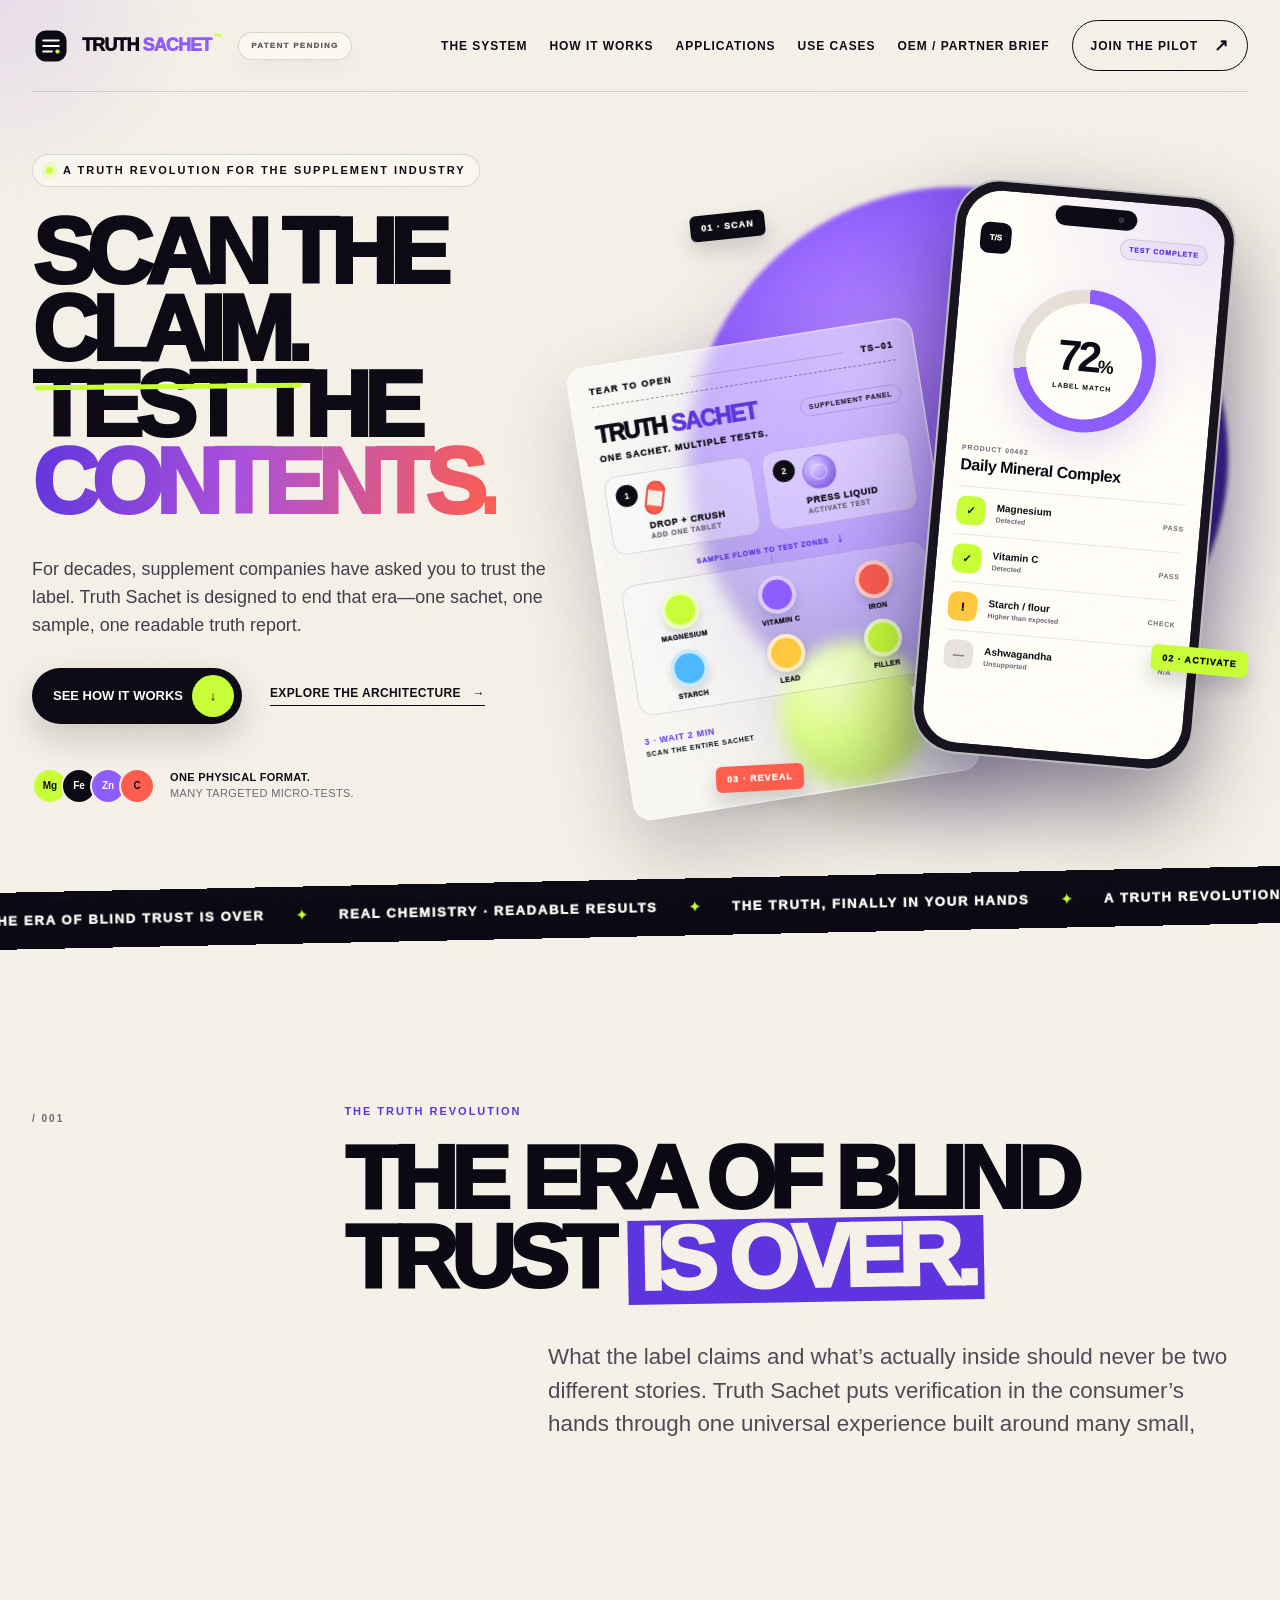
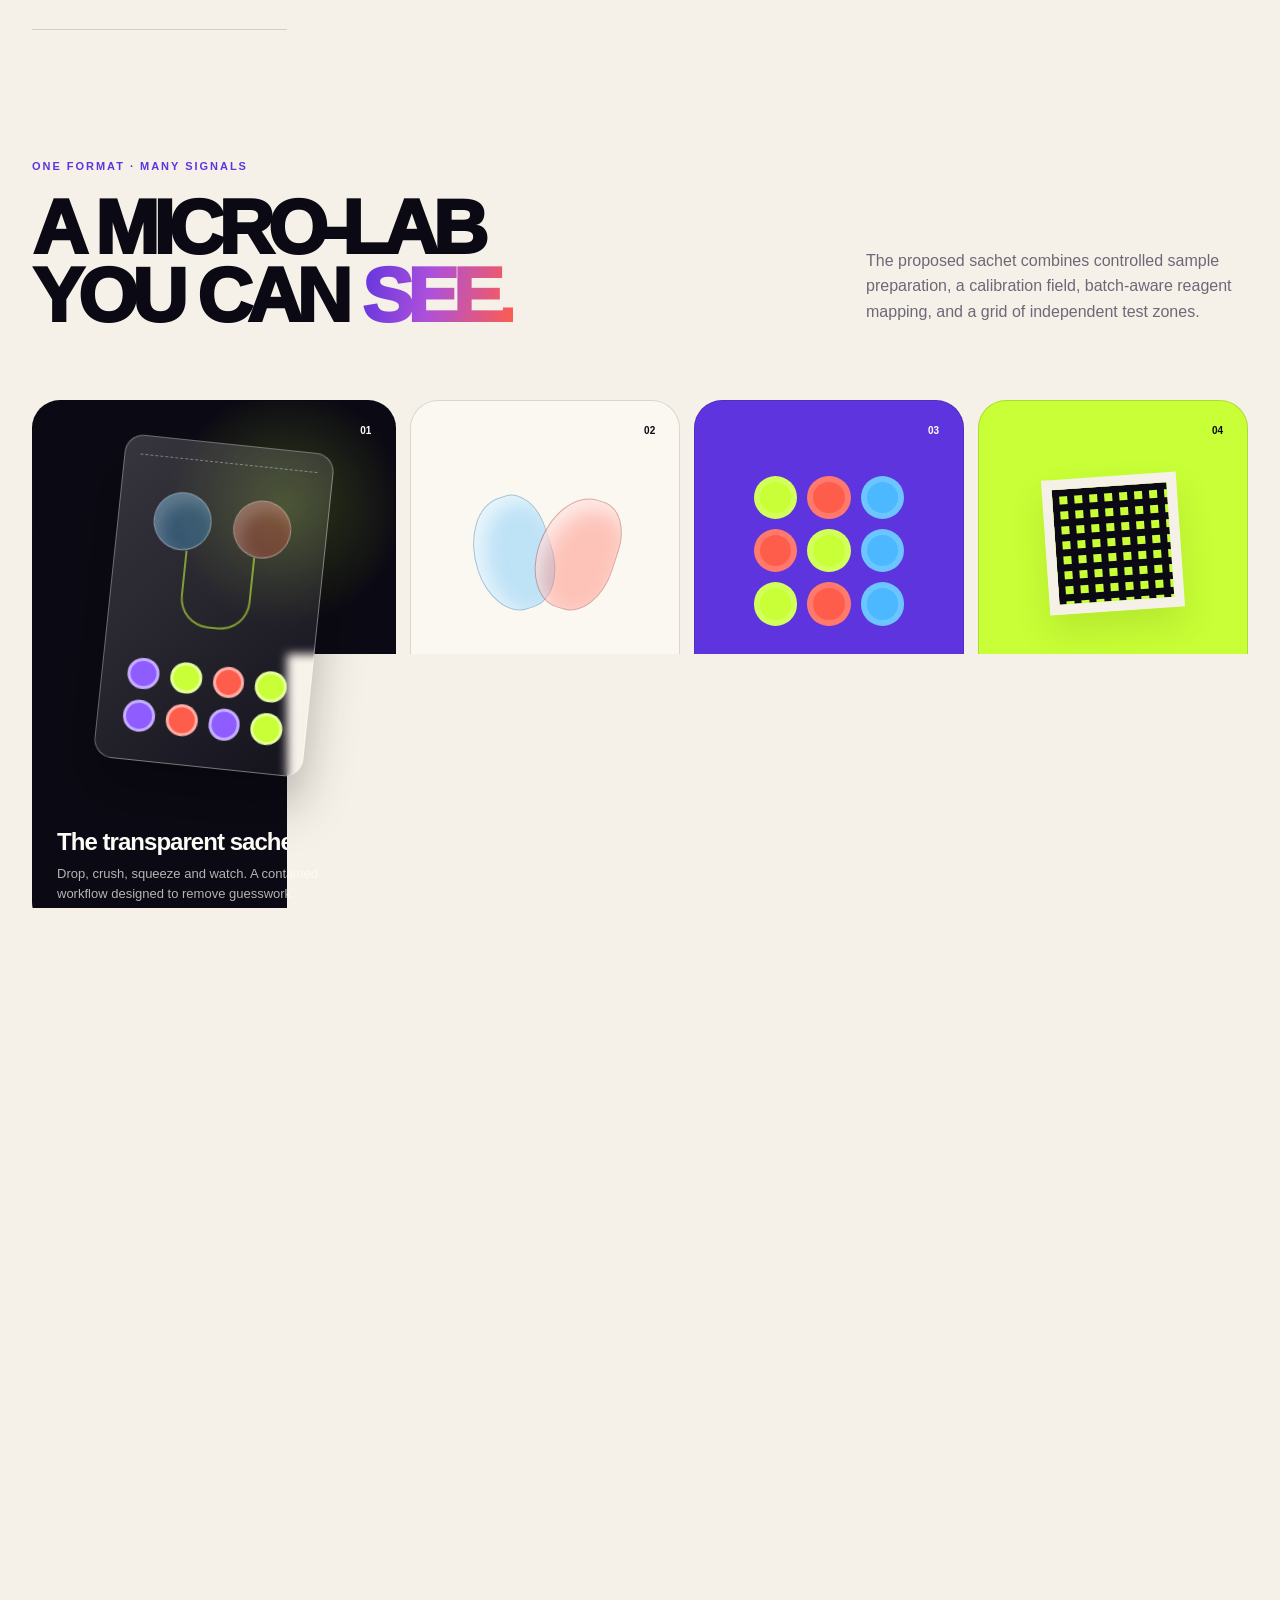
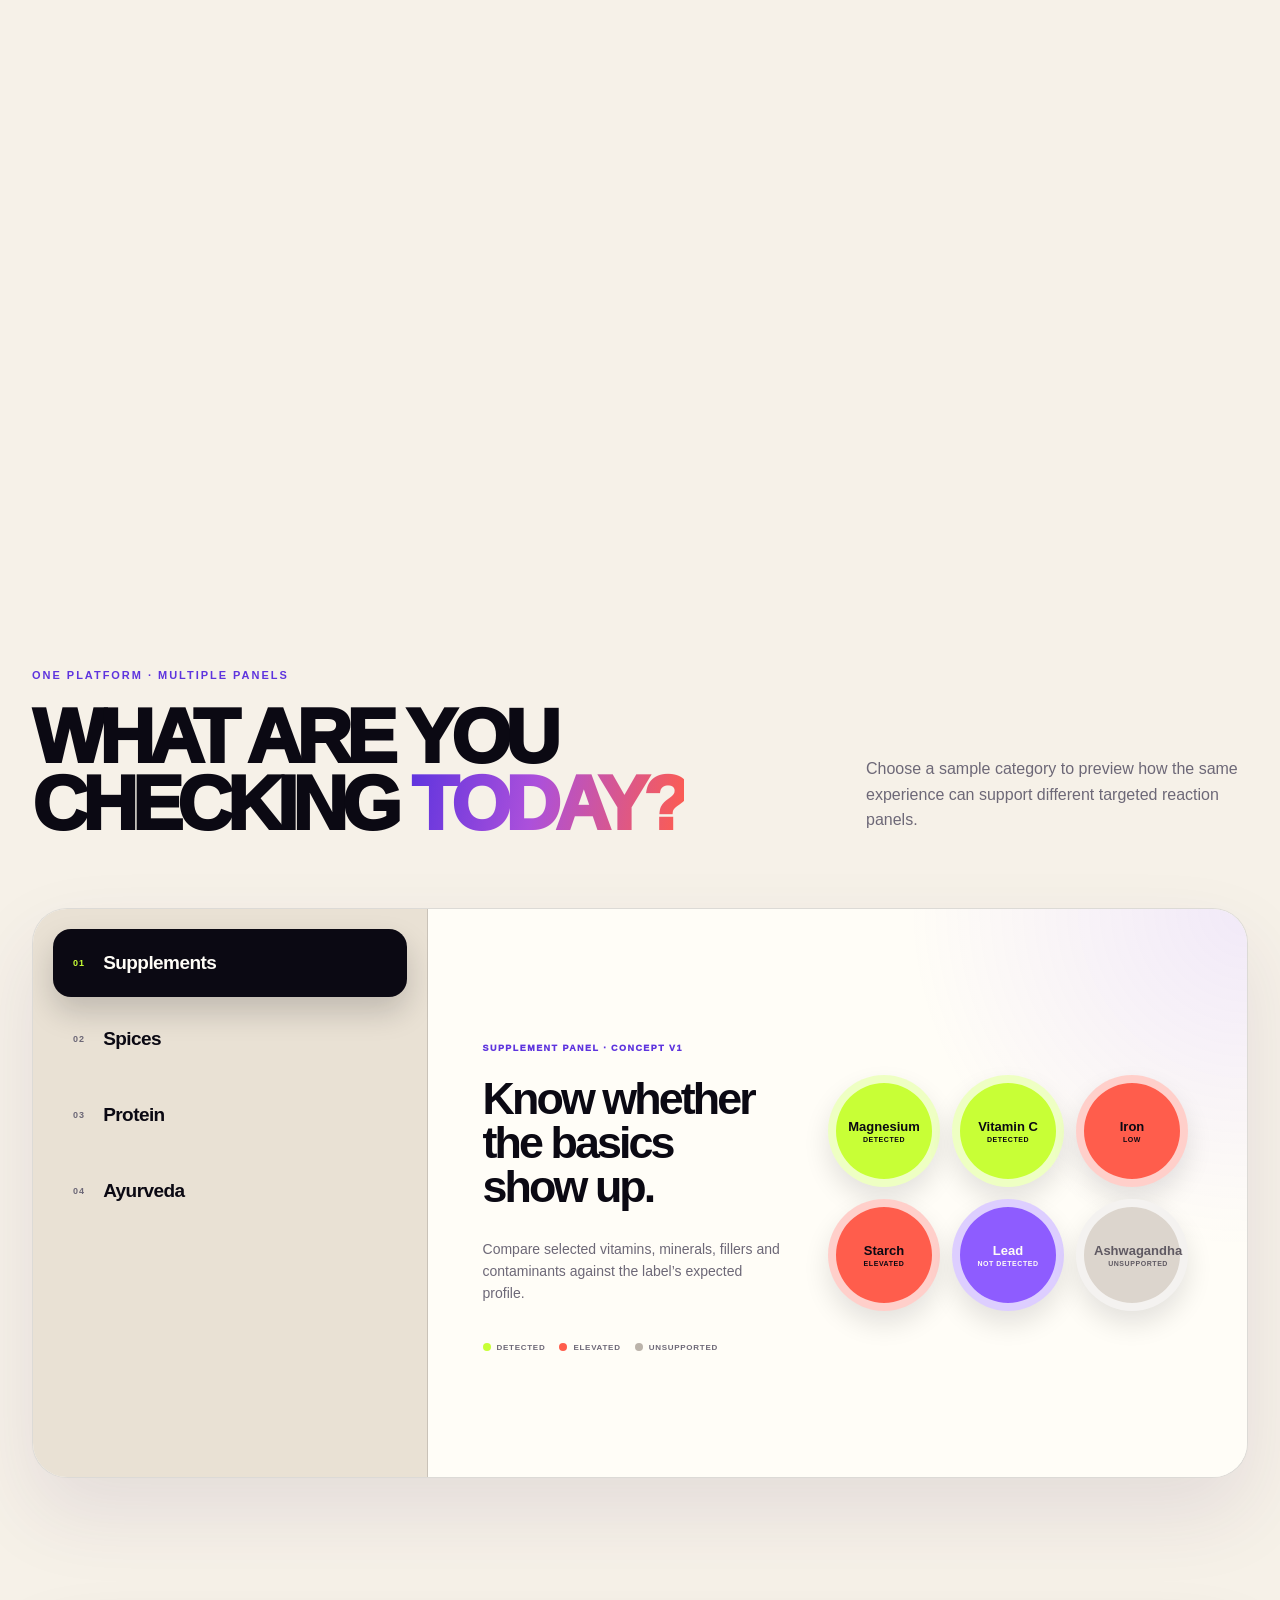
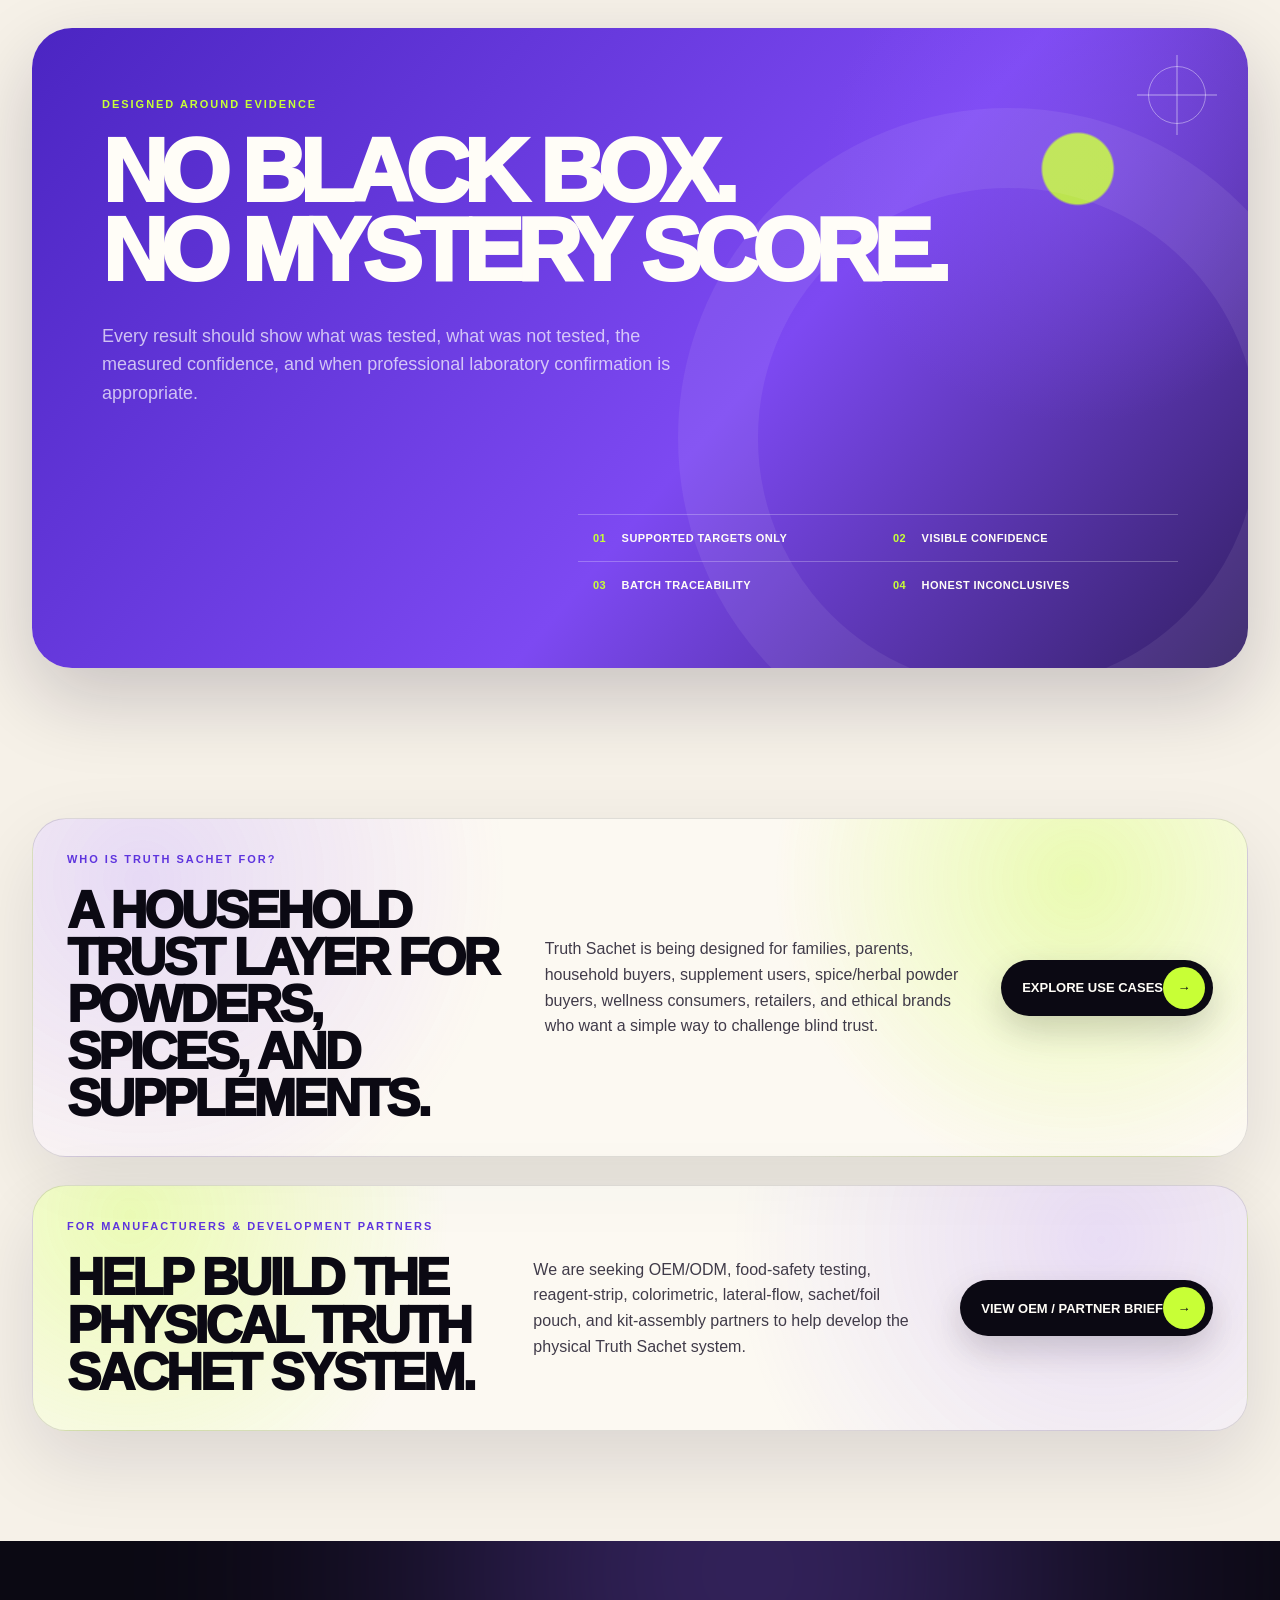
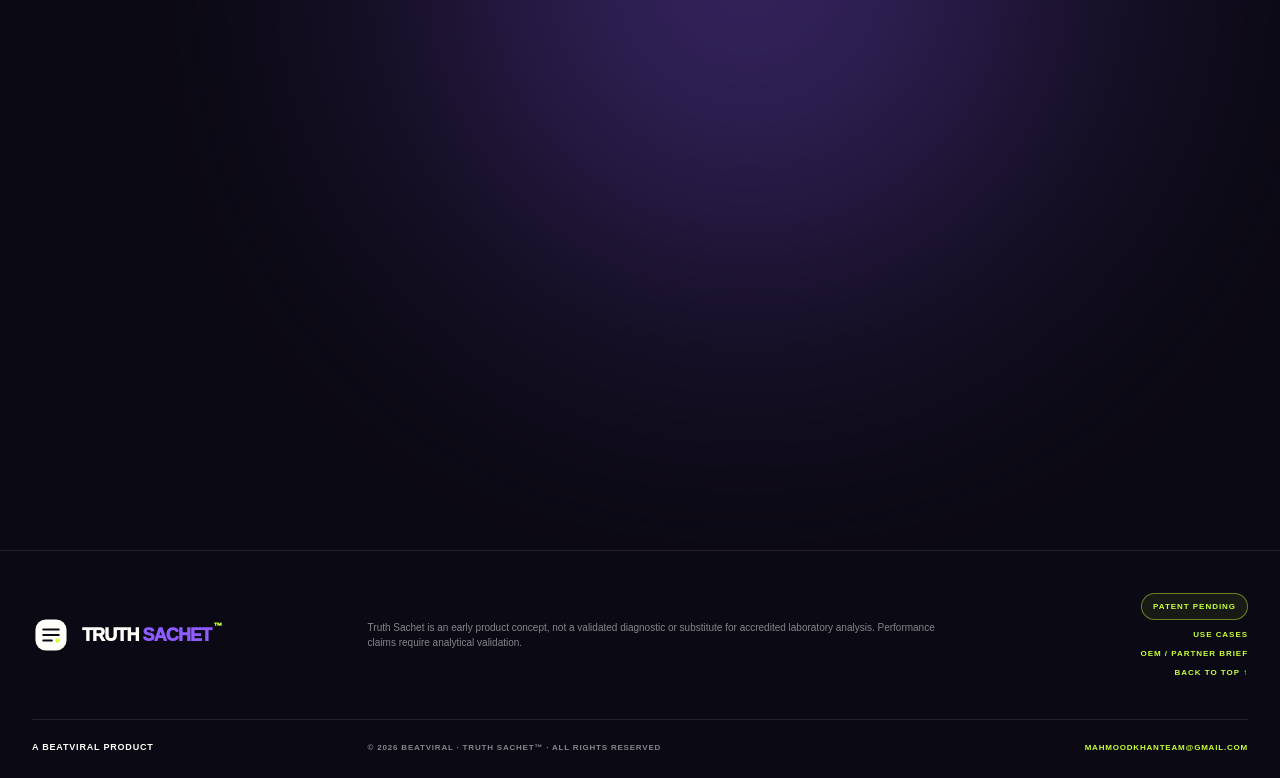
==== commit f288b85e: "Polish use cases page structure" ====
--- a/index.html
+++ b/index.html
@@ -9,7 +9,7 @@
     />
     <meta name="theme-color" content="#0b0913" />
     <title>Truth Sachet — A Truth Revolution for the Supplement Industry</title>
-    <link rel="stylesheet" href="styles.css?v=20260710-2" />
+    <link rel="stylesheet" href="styles.css?v=20260710-3" />
   </head>
   <body>
     <div class="noise" aria-hidden="true"></div>
--- a/styles.css
+++ b/styles.css
@@ -3327,26 +3327,51 @@
 
 .use-problem-list {
   display: grid;
-  gap: 10px;
-}
-
-.use-problem-list span {
+  grid-template-columns: repeat(2, minmax(0, 1fr));
+  gap: 12px;
+}
+
+.use-problem-list article {
   position: relative;
-  padding: 15px 16px 15px 42px;
+  min-height: 128px;
+  padding: 22px 20px 20px 54px;
   border: 1px solid rgba(11, 9, 19, 0.11);
-  border-radius: 18px;
+  border-radius: 22px;
   background: rgba(255, 253, 247, 0.64);
+  box-shadow: 0 16px 42px rgba(18, 11, 42, 0.06);
+}
+
+.use-problem-list article::before {
+  position: absolute;
+  top: 22px;
+  left: 20px;
+  display: grid;
+  width: 22px;
+  height: 22px;
+  content: "?";
+  border-radius: 50%;
+  color: var(--white);
+  background: var(--coral);
+  font-size: 12px;
+  font-weight: 950;
+  place-items: center;
+}
+
+.use-problem-list strong {
+  display: block;
+  margin-bottom: 8px;
+  font-size: 14px;
+  font-weight: 950;
+  letter-spacing: 0.08em;
+  text-transform: uppercase;
+}
+
+.use-problem-list p {
+  margin: 0;
+  color: #514c5a;
   font-family: "Helvetica Neue", Arial, sans-serif;
-  line-height: 1.45;
-}
-
-.use-problem-list span::before {
-  position: absolute;
-  top: 17px;
-  left: 17px;
-  content: "?";
-  color: var(--coral);
-  font-weight: 950;
+  font-size: 14px;
+  line-height: 1.5;
 }
 
 .use-highlight-row {
@@ -3573,11 +3598,78 @@
   gap: 14px;
 }
 
+.market-chip-list {
+  display: flex;
+  flex-wrap: wrap;
+  gap: 8px;
+  margin-top: 18px;
+}
+
+.market-chip-list span {
+  padding: 9px 10px;
+  border: 1px solid rgba(11, 9, 19, 0.09);
+  border-radius: 999px;
+  background: rgba(255, 253, 247, 0.76);
+  color: #514c5a;
+  font-size: 10px;
+  font-weight: 950;
+  letter-spacing: 0.08em;
+  text-transform: uppercase;
+}
+
+.roadmap-copy {
+  max-width: 980px;
+}
+
+.product-line-grid {
+  display: grid;
+  grid-template-columns: repeat(auto-fit, minmax(245px, 1fr));
+  gap: 14px;
+}
+
 .product-line-grid article {
-  justify-content: center;
+  position: relative;
+  min-height: 235px;
+  padding: 26px;
+  overflow: hidden;
+  border: 1px solid rgba(11, 9, 19, 0.12);
+  border-radius: 28px;
   color: var(--white);
-  background: var(--ink);
-  text-align: center;
+  background:
+    radial-gradient(circle at 88% 14%, rgba(200, 255, 54, 0.26), transparent 30%),
+    radial-gradient(circle at 8% 90%, rgba(142, 92, 255, 0.24), transparent 36%),
+    var(--ink);
+  box-shadow: 0 22px 60px rgba(11, 9, 19, 0.13);
+}
+
+.product-line-grid article > span {
+  display: inline-flex;
+  margin-bottom: 42px;
+  padding: 9px 11px;
+  border: 1px solid rgba(255, 253, 247, 0.14);
+  border-radius: 999px;
+  color: var(--lime);
+  background: rgba(255, 253, 247, 0.06);
+  font-size: 9px;
+  font-weight: 950;
+  letter-spacing: 0.14em;
+  text-transform: uppercase;
+}
+
+.product-line-grid h3 {
+  margin: 0 0 14px;
+  font-size: 24px;
+  font-weight: 950;
+  letter-spacing: -0.05em;
+  line-height: 0.95;
+  text-transform: uppercase;
+}
+
+.product-line-grid p {
+  margin: 0;
+  color: rgba(255, 253, 247, 0.68);
+  font-family: "Helvetica Neue", Arial, sans-serif;
+  line-height: 1.55;
 }
 
 .verified-grid {
@@ -3659,26 +3751,116 @@
   text-align: center;
 }
 
+.badge-flow {
+  display: grid;
+  grid-template-columns: repeat(3, minmax(0, 1fr));
+  gap: 14px;
+}
+
 .badge-flow article {
+  min-height: 260px;
+  padding: 24px;
+  border: 1px solid rgba(11, 9, 19, 0.11);
+  border-radius: 28px;
   background: rgba(255, 253, 247, 0.72);
+  box-shadow: 0 18px 45px rgba(18, 11, 42, 0.07);
+}
+
+.badge-flow b {
+  display: grid;
+  width: 38px;
+  height: 38px;
+  margin-bottom: 34px;
+  border-radius: 50%;
+  color: var(--ink);
+  background: var(--lime);
+  place-items: center;
+}
+
+.badge-flow h3,
+.brand-benefit-grid h3 {
+  margin: 0 0 12px;
+  font-size: 21px;
+  font-weight: 950;
+  letter-spacing: -0.045em;
+  line-height: 0.98;
+  text-transform: uppercase;
+}
+
+.badge-flow p,
+.brand-benefit-grid p {
+  margin: 0;
+  color: #514c5a;
+  font-family: "Helvetica Neue", Arial, sans-serif;
+  line-height: 1.55;
+}
+
+.brand-benefit-grid {
+  display: grid;
+  grid-template-columns: repeat(auto-fit, minmax(255px, 1fr));
+  gap: 14px;
+}
+
+.brand-benefit-grid article {
+  position: relative;
+  min-height: 190px;
+  padding: 24px 24px 24px 58px;
+  border: 1px solid rgba(11, 9, 19, 0.11);
+  border-radius: 26px;
+  background: rgba(255, 253, 247, 0.66);
+  box-shadow: 0 18px 45px rgba(18, 11, 42, 0.06);
+}
+
+.brand-benefit-grid article::before {
+  position: absolute;
+  top: 24px;
+  left: 24px;
+  display: grid;
+  width: 24px;
+  height: 24px;
+  content: "✓";
+  border-radius: 50%;
+  color: var(--ink);
+  background: var(--lime);
+  font-weight: 950;
+  place-items: center;
 }
 
 .badge-location-grid {
   display: grid;
-  grid-template-columns: repeat(auto-fit, minmax(185px, 1fr));
-  gap: 12px;
+  grid-template-columns: repeat(auto-fit, minmax(210px, 1fr));
+  gap: 14px;
   margin-bottom: 24px;
 }
 
+.badge-location-grid article {
+  min-height: 132px;
+  padding: 22px;
+  border: 1px solid rgba(11, 9, 19, 0.11);
+  border-radius: 24px;
+  background: rgba(255, 253, 247, 0.66);
+  box-shadow: 0 18px 45px rgba(18, 11, 42, 0.06);
+}
+
 .badge-location-grid span {
-  padding: 18px;
-  border: 1px solid rgba(11, 9, 19, 0.11);
-  border-radius: 20px;
-  background: rgba(255, 253, 247, 0.66);
+  display: inline-flex;
+  margin-bottom: 24px;
+  padding: 8px 10px;
+  border-radius: 999px;
+  color: var(--violet-dark);
+  background: rgba(142, 92, 255, 0.1);
+  font-size: 9px;
+  font-weight: 950;
+  letter-spacing: 0.13em;
+  text-transform: uppercase;
+}
+
+.badge-location-grid strong {
+  display: block;
   font-size: 12px;
   font-weight: 950;
-  letter-spacing: 0.1em;
-  text-align: center;
+  letter-spacing: 0.08em;
+  line-height: 1.2;
   text-transform: uppercase;
 }
 
@@ -3713,7 +3895,8 @@
   }
 
   .comparison-grid,
-  .scenario-grid {
+  .scenario-grid,
+  .badge-flow {
     grid-template-columns: repeat(2, minmax(0, 1fr));
   }
 }
@@ -3725,10 +3908,12 @@
   }
 
   .use-highlight-row,
+  .use-problem-list,
   .water-filter-copy,
   .result-example-grid,
   .scenario-grid,
-  .comparison-grid {
+  .comparison-grid,
+  .badge-flow {
     grid-template-columns: 1fr;
   }
 
